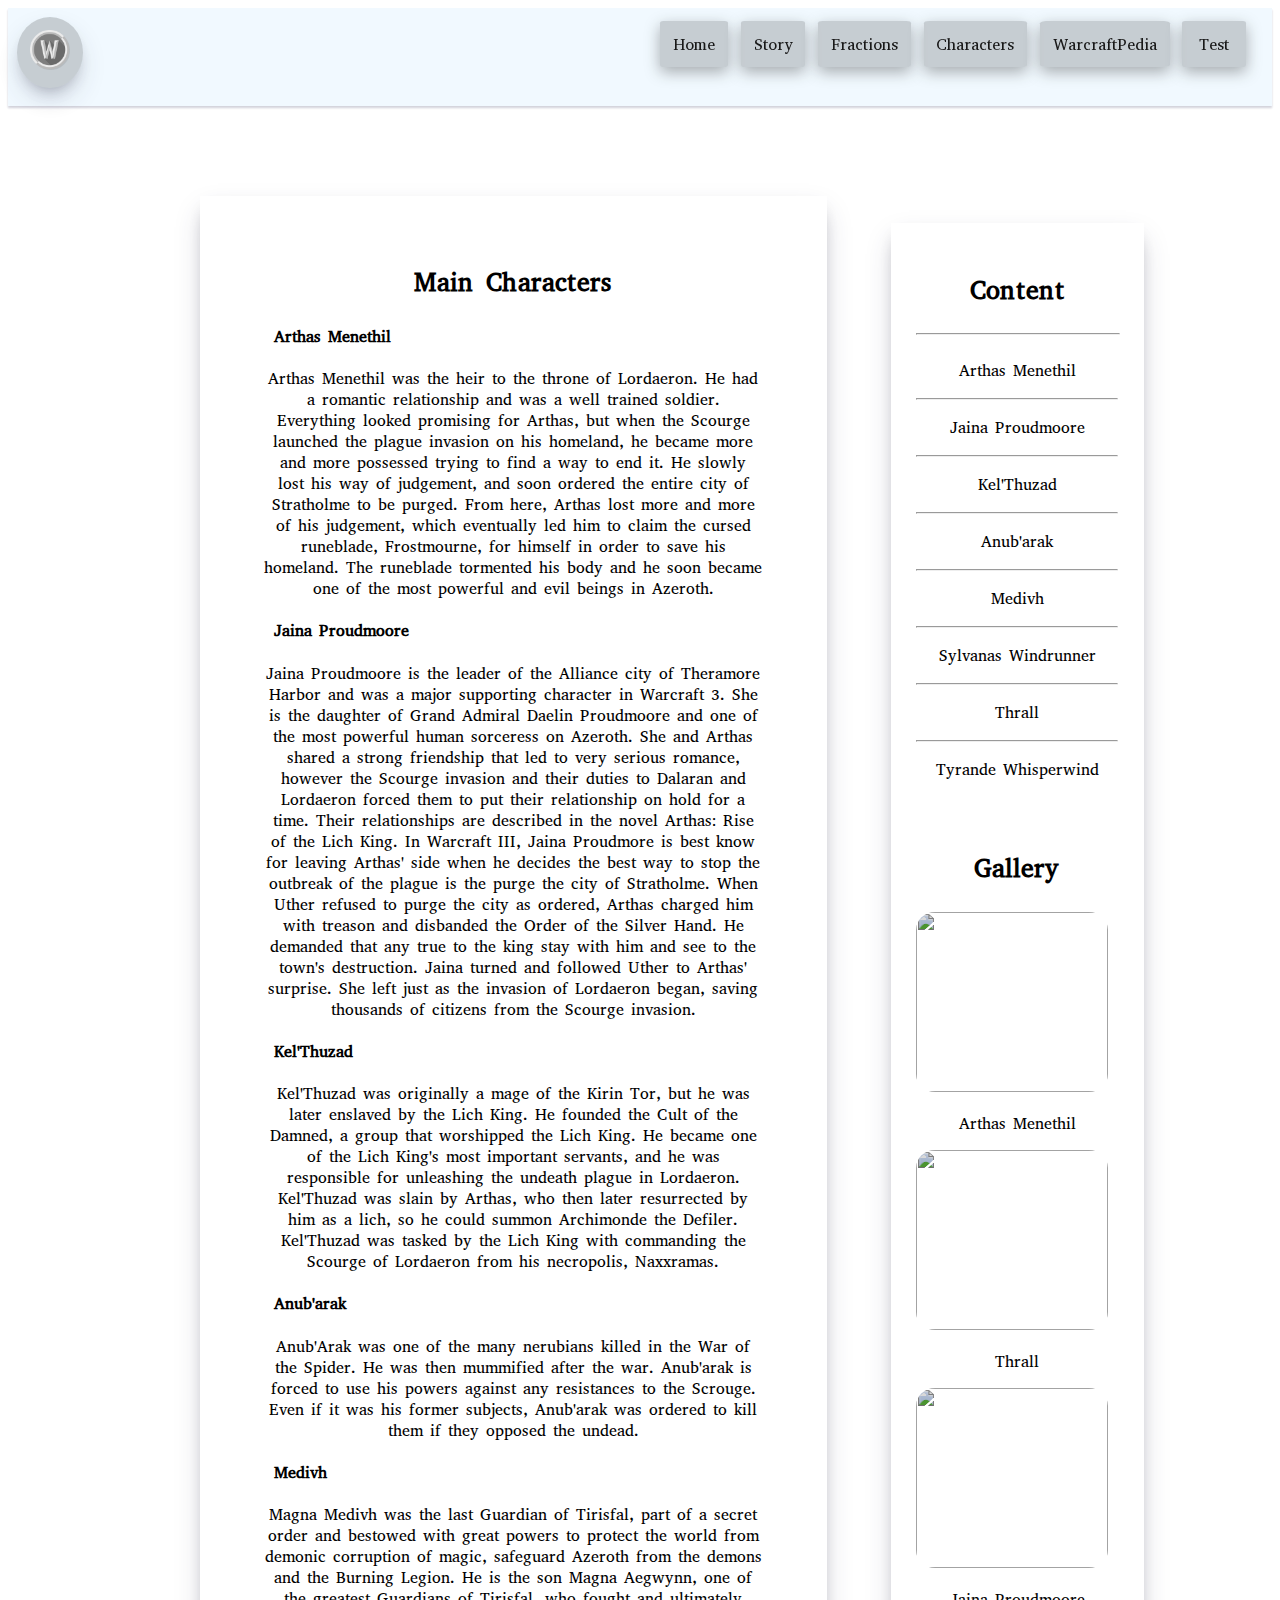
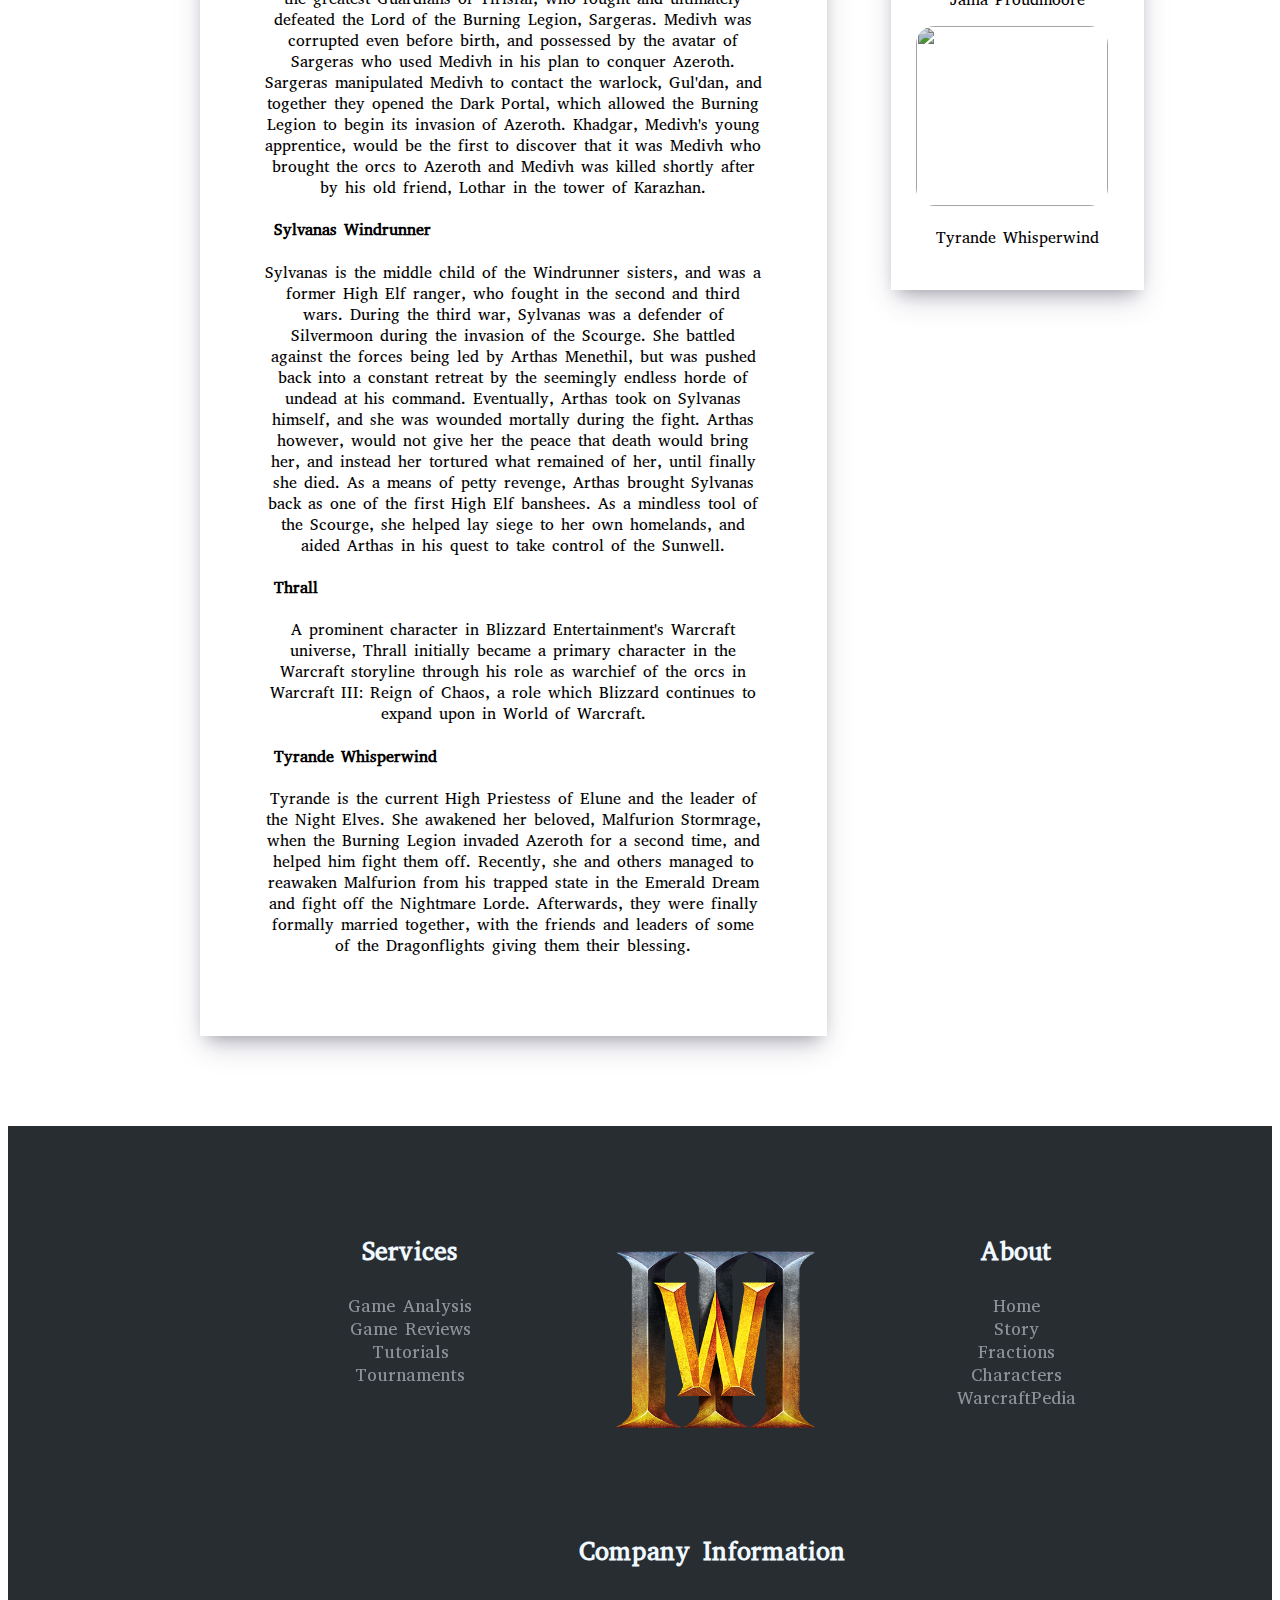
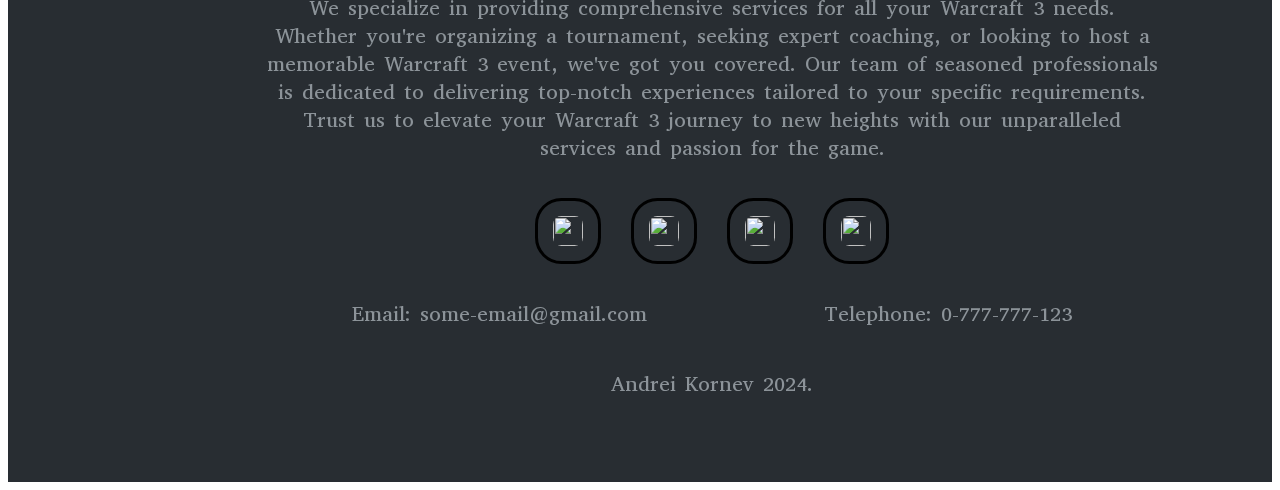
==== characters.html @ 8d91a193 "Merge pull request #1 from Really-true-dude/master" ====
<!DOCTYPE html>
<html>
    <head>
        <title>Warcraft 3</title>
        <meta charset="UTF-8">
        <link href='https://fonts.googleapis.com/css?family=Abyssinica SIL' rel='stylesheet'>
        <link rel="stylesheet" type="text/css" href="style.css">
    </head>
    <body>
        <header>
            <div class="headerContainer">
                <div class="item"><img src="images/icons/logo.png" height="40px"></div>
                <div class="headerNav">
                    <a href = "index.html"><div class="navItem"> Home</div></a>
                    <a href = "story.html"><div class="navItem"> Story</div></a>
                    <a href = "fractions.html"><div class="navItem"> Fractions</div></a>
                    <div class="navItem"> Characters</div>
                    <a href="pedia.html"><div class="navItem"> WarcraftPedia</div></a>
                    <a href="test.html"><div class="navItem">Test</div></a>
                </div>
            </div>
        </header>
        <main>
            <div class = "mainContainer">
                <div class = "mainInfo">
                    <h3>Main Characters</h3>
                    <h4 id="Arthas">Arthas Menethil</h4>
                   <p>
                    Arthas Menethil was the heir to the throne of Lordaeron. He had a romantic relationship and was a well trained soldier. Everything looked promising for Arthas, but when the Scourge launched the plague invasion on his homeland, he became more and more possessed trying to find a way to end it. He slowly lost his way of judgement, and soon ordered the entire city of Stratholme to be purged. From here, Arthas lost more and more of his judgement, which eventually led him to claim the cursed runeblade, Frostmourne, for himself in order to save his homeland. The runeblade tormented his body and he soon became one of the most powerful and evil beings in Azeroth.
                   </p>
                   <h4 id="Jaina">Jaina Proudmoore</h4>
                   <p>
                    Jaina Proudmoore is the leader of the Alliance city of Theramore Harbor and was a major supporting character in Warcraft 3. She is the daughter of Grand Admiral Daelin Proudmoore and one of the most powerful human sorceress on Azeroth. She and Arthas shared a strong friendship that led to very serious romance, however the Scourge invasion and their duties to Dalaran and Lordaeron forced them to put their relationship on hold for a time. Their relationships are described in the novel Arthas: Rise of the Lich King. 
                    In Warcraft III, Jaina Proudmore is best know for leaving Arthas' side when he decides the best way to stop the outbreak of the plague is the purge the city of Stratholme. When Uther refused to purge the city as ordered, Arthas charged him with treason and disbanded the Order of the Silver Hand. He demanded that any true to the king stay with him and see to the town's destruction. Jaina turned and followed Uther to Arthas' surprise. She left just as the invasion of Lordaeron began, saving thousands of citizens from the Scourge invasion.
                   </p>
                   <h4 id="KelTuzad">Kel'Thuzad</h4>
                   <p>
                    Kel'Thuzad was originally a mage of the Kirin Tor, but he was later enslaved by the Lich King. He founded the Cult of the Damned, a group that worshipped the Lich King. He became one of the Lich King's most important servants, and he was responsible for unleashing the undeath plague in Lordaeron. Kel'Thuzad was slain by Arthas, who then later resurrected by him as a lich, so he could summon Archimonde the Defiler. Kel'Thuzad was tasked by the Lich King with commanding the Scourge of Lordaeron from his necropolis, Naxxramas.
                   </p>
                   <h4 id="Anubarak">Anub'arak</h4>
                   <p>
                    Anub'Arak was one of the many nerubians killed in the War of the Spider. He was then mummified after the war. Anub'arak is forced to use his powers against any resistances to the Scrouge. Even if it was his former subjects, Anub'arak was ordered to kill them if they opposed the undead.
                   </p>
                   <h4 id="Medivh">Medivh</h4>
                   <p>
                    Magna Medivh was the last Guardian of Tirisfal, part of a secret order and bestowed with great powers to protect the world from demonic corruption of magic, safeguard Azeroth from the demons and the Burning Legion. He is the son Magna Aegwynn, one of the greatest Guardians of Tirisfal, who fought and ultimately defeated the Lord of the Burning Legion, Sargeras.  
                    Medivh was corrupted even before birth, and possessed by the avatar of Sargeras who used Medivh in his plan to conquer Azeroth. Sargeras manipulated Medivh to contact the warlock, Gul'dan, and together they opened the Dark Portal, which allowed the Burning Legion to begin its invasion of Azeroth. Khadgar, Medivh's young apprentice, would be the first to discover that it was Medivh who brought the orcs to Azeroth and Medivh was killed shortly after by his old friend, Lothar in the tower of Karazhan. 
                   </p>
                   <h4 id="Sylvanas">Sylvanas Windrunner</h4>
                   <p>
                    Sylvanas is the middle child of the Windrunner sisters, and was a former High Elf ranger, who fought in the second and third wars.
                    During the third war, Sylvanas was a defender of Silvermoon during the invasion of the Scourge. She battled against the forces being led by Arthas Menethil, but was pushed back into a constant retreat by the seemingly endless horde of undead at his command. Eventually, Arthas took on Sylvanas himself, and she was wounded mortally during the fight.
                    Arthas however, would not give her the peace that death would bring her, and instead her tortured what remained of her, until finally she died. As a means of petty revenge, Arthas brought Sylvanas back as one of the first High Elf banshees.  As a mindless tool of the Scourge, she helped lay siege to her own homelands, and aided Arthas in his quest to take control of the Sunwell.
                   </p>
                   <h4 id="Thrall">Thrall</h4>
                   <p>
                    A prominent character in Blizzard Entertainment's Warcraft universe, Thrall initially became a primary character in the Warcraft storyline through his role as warchief of the orcs in Warcraft III: Reign of Chaos, a role which Blizzard continues to expand upon in World of Warcraft.
                   </p>
                   <h4 id="Tyrande">Tyrande Whisperwind</h4>
                   <p>
                    Tyrande is the current High Priestess of Elune and the leader of the Night Elves. She awakened her beloved, Malfurion Stormrage, when the Burning Legion invaded Azeroth for a second time, and helped him fight them off. 
                    Recently, she and others managed to reawaken Malfurion from his trapped state in the Emerald Dream and fight off the Nightmare Lorde. Afterwards, they were finally formally married together, with the friends and leaders of some of the Dragonflights giving them their blessing.
                   </p>
                </div>
                <div class="mainList">
                    <h3>Content</h3>
                    <hr width="100%">
                    <ul>
                        <a href="#Arthas"><li>Arthas Menethil</li></a>
                        <hr width="200px">
                        <a href="#Jaina"><li>Jaina Proudmoore</li></a>
                        <hr width="200px">
                        <a href="#KelTuzad"><li>Kel'Thuzad</li></a>
                        <hr width="200px">
                        <a href="#Anubarak"><li>Anub'arak</li></a>
                        <hr width="200px">
                        <a href="#Medivh"><li>Medivh</li></a>
                        <hr width="200px">
                        <a href="#Sylvanas"><li>Sylvanas Windrunner</li></a>
                        <hr width="200px">
                        <a href="#Thrall"><li>Thrall</li></a>
                        <hr width="200px">
                        <a href="#Tyrande"><li>Tyrande Whisperwind</li></a>
                    </ul>
                    <div class = "imageContainer">
                        <h3>Gallery</h3>
                        <a href = "#Arthas"><img src="images/characters/Arthas.jpg"></a>
                        <p>Arthas Menethil</p>
                        <a href="#Thrall"><img src="images/characters/Thrall.jpg"></a>
                        <p>Thrall</p>
                        <a href="#Jaina"><img src="images/characters/jaina.jpg"></a>
                        <p>Jaina Proudmoore</p>
                        <a href="#Tyrande"><img src="images/characters/tyrande.jpg"></a>
                        <p>Tyrande Whisperwind</p>
                    </div>
                </div>
                
            </div>
        </main>
        <footer>
            <div class = "footer">
                <div class = "footerContainer">
                    <div class = "listContainer">
                        <div class="listLeft">
                            <h3>Services</h3>
                            <ul>
                                <li>Game Analysis</li>
                                <li>Game Reviews</li>
                                <li>Tutorials</li>
                                <li>Tournaments</li>
                            </ul>
                        </div>
                        <img src = "images/icons/footer-logo.png" width = 300px>
                        <div class="listRight">
                            <h3>About</h3>
                            <ul>
                                <a href="index.html"><li>Home</li></a>
                                <a href="story.html"><li>Story</li></a>
                                <a href="fractions.html"><li>Fractions</li></a>
                                <a href="characters.html"><li>Characters</li></a>
                                <a href="pedia.html"><li>WarcraftPedia</li></a>
                            </ul>
                        </div>
                    </div>
                    <div class = "companyInfo">
                        <h3>Company Information</h3>
                        <p>We specialize in providing comprehensive services for all your Warcraft 3 needs. Whether you're organizing a tournament, seeking expert coaching, or looking to host a memorable Warcraft 3 event, we've got you covered.
                        Our team of seasoned professionals is dedicated to delivering top-notch experiences tailored to your specific requirements. Trust us to elevate your Warcraft 3 journey to new heights with our unparalleled services and passion for the game.
                        </p>
                    </div>
                    <div class = "socialLinks">
                            <img class = "socialIcon" src = "images/icons/insta.png">
                            <img class = "socialIcon" src = "images/icons/telegram.png">
                            <img class = "socialIcon" src = "images/icons/twitter.png">
                            <img class = "socialIcon" src = "images/icons/facebook.png">
                    </div>
                    <div class = "contactText">
                        <p>Email: some-email@gmail.com</p>
                        <p>Telephone: 0-777-777-123</p>
                    </div>
                    <p class="copyrightText">Andrei Kornev 2024.</p>

                </div>
            </div>
        </footer>


    </body>
</html>
---- style.css ----
body {
    font-family: 'Abyssinica SIL';
}

a {
    text-decoration: none;
    color: inherit;
}

p {
    font-size: 1.3em;
    text-align: center;
}

h3 {
    font-size: 1.6em;
    text-align: center;
}

.item {
    box-shadow: rgba(50, 50, 93, 0.25) 0px 13px 27px -5px, rgba(0, 0, 0, 0.3) 0px 8px 16px -8px;
    border-radius: 50%;
    text-align: center;
    margin: 1vh;
    margin-bottom: 2vh;
    padding: 1vw;
    background-color: #292e343d;

}

.headerNav {
    display: flex;
    flex-direction: row;
    justify-content: baseline;
    padding: 1vw;
}

.navItem {
    text-align: center;
    padding: 1vw;
    min-width: 3vw;
    box-shadow: rgba(0, 0, 0, 0.35) 0px 5px 15px;
    border-radius: 5%;
    margin-right: 1vw;
    transition: all 1.4s;
    background-color: #292e343d;
}

.headerNav div:hover {
    /*width: 5vw;
    height: 2vh;*/
    transform: scale(1.2, 1.2);
}

.headerContainer {
    display: flex;
    flex-direction: row;
    justify-content: space-between;
    flex-wrap: nowrap;
    align-items: flex-start;
    background-color: #f0f9ff;
    opacity: 0.9;
    box-shadow: rgba(50, 50, 93, 0.25) 0px 2px 2px ;
    
}

.homeWelcome {
    padding: 25vh 10vw;
    padding-left: 5vw;
    padding-right: 5vw;
    background-color: #f8f9fa!important;

}

.homeWelcome h1 {
    text-align: center;
    font-size: 2em;
}

.imageBoxReforged {
    display: grid;
    grid-template-columns: repeat(5, 1fr);
    grid-template-rows: repeat(2, 1fr);
    grid-gap: 60px;
    margin-bottom: 2vw;
    margin-left: 5vw;
    margin-right: 5vw;
    padding: 5vw 1vh;
}

.imageSlider {
    width: 70%;
    margin-left: 15%;
    margin-right: 25%;
    margin-top: 2vh;
    margin-bottom: 2vh;
    
}

.Slide {
    position: relative;
    display: none;
    filter: brightness(0.9);
    /* transition: all .8s cubic-bezier(0.77, 0, 0.175, 1); */
}

.fade-in {
    animation: fade-in 2s;
  }

@keyframes fade-in {
    from {opacity: 0.6;} 
    to {opacity: 1}
}


.Slide img {
    max-height: 50vh;
    width: 100%;
    height: 50%;
    box-shadow: 2px 2px 4px rgba(0, 0, 0, 0.4);
    
}


.dots {
    display: flex;
    flex-direction: row;
    flex-wrap: nowrap;
    justify-content: center;
    
}

.dot {
    cursor: pointer;
    height: 15px;
    width: 15px;
    margin: 0 4px;
    background-color: #bbbbbb;
    border-radius: 50%;
    display: inline-block;
    transition: background-color 0.6s ease;
  }
  
.active, .dot:hover {
    background-color: #717171;
}

.prevButton {
    font-size: 1.5em;
    cursor: pointer;
    color: #ffffff;
    position: absolute;
    margin-top: 22vh;
    padding: 16px;
    float: left;
}

.nextButton {
    font-size: 1.5em;
    cursor: pointer;
    color: #ffffff;
    position: absolute;
    right: 0;
    margin-top: 22vh;
    padding: 16px;
    float: right;
    
}

.nextButton:hover {
    transform: scale(1.2);
    transition: all 1.4s;
}

.prevButton:hover {
    transform: scale(1.2);
    transition: all 1.4s;
}

.imageItem1 {
    grid-column-start: 1;
    grid-column-end: 4;
    grid-row-start: 1;
    grid-row-end: 3;
}

.imageItem2 {
    grid-column-start: 4;
    grid-column-end: 6;
    grid-row-start: 1;
    grid-row-end: 2;
}

.imageItem3 {
    grid-column-start: 4;
    grid-column-end: 6;
    grid-row-start: 2;
    grid-row-end: 3;
}

.imageBig {
    width: 100%;
    height: 100%;
    border-radius: 10%;
    box-shadow: 2px 2px 4px rgba(0, 0, 0, 0.4);
    object-fit: cover;
}

.imageBoxReforged img {
    box-shadow: 10px 10px 5px #ccc;
    filter: brightness(75%);
}

.imageBoxReforged img:hover {
    transform: scale(1.01, 1.01);
    transition: all 2s;
}

.image {
    height: 100%;
    width: 100%;
    border-radius: 10%;
    /*object-fit: cover;*/
}
 
.infoWarcraft {
    padding: 4vw;
    background-color: #e9eef5a1 !important;
}

.infoWarcraftHeader {
    text-align: center;
    font-size: 2em;
}

.WarcraftReforgedHeader {
    margin-top: 7vh;
}

.infoWarcraftParagraph {
    padding: 2vw;
    padding-left: 14vw;
    padding-right: 14vw;
    font-size: 1.1em;
    margin-bottom: 0;
}

.warcraftPros {
    display: flex;
    flex-direction: row;
    flex-wrap: wrap;
    justify-content: space-around;
    padding-left: 4vw; 
    padding-right: 4vw;
    padding-bottom: 8vh;
    margin-bottom: 0;
    margin-top: 0;
    background-color: #f8f9fa!important;
}

.warcraftPros div:hover {
    transform: scale(1.05, 1.05);
    transition: all 2s;
}

.prosItem {
    padding: 2vw;
    max-width: 20vw;
    margin: 1vw;
    margin-top: 10vh;
    margin-bottom: 0;
    min-height: 55vh;
    text-align: center;
    justify-content: center;
    box-shadow: rgba(50, 50, 93, 0.25) 0px 13px 27px -5px, rgba(0, 0, 0, 0.3) 0px 8px 16px -8px;
    border-radius: 100px;
}

.proImage {
    width: 100px;
    height: 100px;

}

.prosItem h3 {
    font-size: 2em;
    text-align: center;
}

.prosItem p {
    font-size: 1.3em;
    text-align: center;
}

.enrollPart {
    padding: 2vw;
    margin-top: 7vh;
    margin-bottom: 15vh;

}

.enroll {
    display: flex;
    flex-direction: row;
    justify-content: center!important;
    flex-wrap: wrap;
    margin-left: 30vw;
    margin-right: 30vw;
    padding-left: 2vw;
}

.enroll p {
    font-size: 1.3em;
    text-align: center;
    margin-bottom: 7vh;
}

.enroll h3 {
    font-size: 2em;
    text-align: center;
}

.textBox {
    width: 60%;
    padding: 0.5rem 0.75rem;
    height: 35px;
    font-size: 1.3em;
}

.submitButton {
    background-color: #2f89fc;
    border-color: #2f89fc;
    width: 20%;
    font-size: 1.3em;
    color: white;
}

.submitButton:hover {
    background-color: #2f89fc;
    border-color: #2f89fc;
    transition: all 1s;
    width: 20%;
    font-size: 1.5em;
    color: white;
    opacity: 0.7;
}

.footer {
    display: flex;
    flex-direction: row;
    justify-content: space-around;
    flex-wrap: wrap;
    padding: 4em 0;
    background: #282d32;
    color: #f0f9ff;

}

.listContainer {
    display: flex;
    flex-direction: row;
    flex-wrap: nowrap;
    justify-content: space-between;
    text-align: center;
}

.listLeft {
    margin-left: 5vw;
    padding: 20px;
}

.listRight{
    margin-right: 5vw;
    padding: 20px;
}


.companyInfo {
    margin-top: 5vh;
    margin-bottom: 2vh;
}

.socialIcon {
    width: 30px;
    height: 30px;
    border: solid black;
    border-radius: 40%;
    padding: 15px;
    margin: 15px;
}

.socialLinks {
    display: flex;
    flex-wrap: nowrap;
    margin-left: 20vw;
    margin-right: 20vw;
}

.footer p {
    opacity: 0.5;
}

.footerContainer {
    margin-left: 20vw;
    margin-right: 20vw;
}

.contactText {
    display: flex;
    flex-direction: row;
    flex-wrap: nowrap;
    justify-content: space-around;
}

.copyrightText {
    opacity: 0.4;
}

.footer ul{
    list-style-type: none;
    padding-inline-start: 0;
}

.footer ul li {
    font-size: 1.1em;
    opacity: 0.5;
}


/* ---------------------- 
    Second Document
*/

.mainContainer {
    display: flex;
    flex-direction: row;
    justify-content: space-around;
    flex-wrap: nowrap;
    align-items: flex-start;
}

.mainInfo {
    margin-top: 0;
    padding: 5vw;
    margin: 15vw;
    margin-right: 5vw;
    margin-top: 10vh;
    margin-bottom: 10vh;
    padding-top: 5vh;
    box-shadow: rgba(50, 50, 93, 0.25) 0px 13px 27px -5px, rgba(0, 0, 0, 0.3) 0px 8px 16px -8px;
}

.mainInfo p {
    font-size: 1em;
}

.mainInfo h4 {
    margin-inline-start: 10px;
}

.mainList {
    margin-top: 13vh;
    margin-right: 10vw;
    padding: 2vw;
    box-shadow: rgba(50, 50, 93, 0.25) 0px 13px 27px -5px, rgba(0, 0, 0, 0.3) 0px 8px 16px -8px;
}

.mainList ul{
    list-style-type: none;
    padding-inline-start: 0 ;
}

.mainList li {
    padding: 1vh;
    text-align: center;
}

.mainList li:hover {
    transform: scale(1.1, 1.1);
    transition: all 1s;
}

.imageContainer {
    margin-top: 7vh;

}

.imageContainer img {
    width: 15vw;
    height: 20vh;
    filter: brightness(85%);
    border-radius: 10%;
}

.imageContainer img:hover {
    transform: scale(1.05, 1.05);
    transition: all 2s;
}

.imageContainer h4 {
    text-align: center;
}

.imageContainer p {
    font-size: 1em;
}


table, th, td {
    border: 1px solid black;
    text-align: center;
  }

td {
    padding: 1vh;
}

#mapImage {
    padding: 2vh;
    width: 800px;
}

/* TEST */

.mainTest {
    margin-top: 0;
    padding: 5vw;   
    margin:  5% auto;
    padding-top: 5vh;
    box-shadow: rgba(50, 50, 93, 0.25) 0px 13px 27px -5px, rgba(0, 0, 0, 0.3) 0px 8px 16px -8px;
    min-width: 40%;
}


.question {
    text-align: center;
    display: flex;
    flex-direction: column;
    flex-wrap: wrap;
    justify-content: center;
    margin: auto;
}

.option {
    display: flex;
    flex-direction: column;
    justify-content: center;
    padding: 5% 5% 5% 0;
}

.option input[type=radio] {
    transform: scale(1.5);
    margin: 0 10px 0 0 ;
}

.submitTest {
    background-color: #2f89fc;
    border-color: #2f89fc;
    width: 100%;
    font-size: 1.3em;
    color: white;
    margin-top: 10%;
    margin-bottom: 0;
}
.submitTest:hover {
    background-color: #2f89fc;
    border-color: #2f89fc;
    transition: all 1s;
    width: 100%;
    font-size: 1.5em;
    color: white;
    opacity: 0.7;
}

.results {
    margin-top: 5%;
    text-align: center;
}
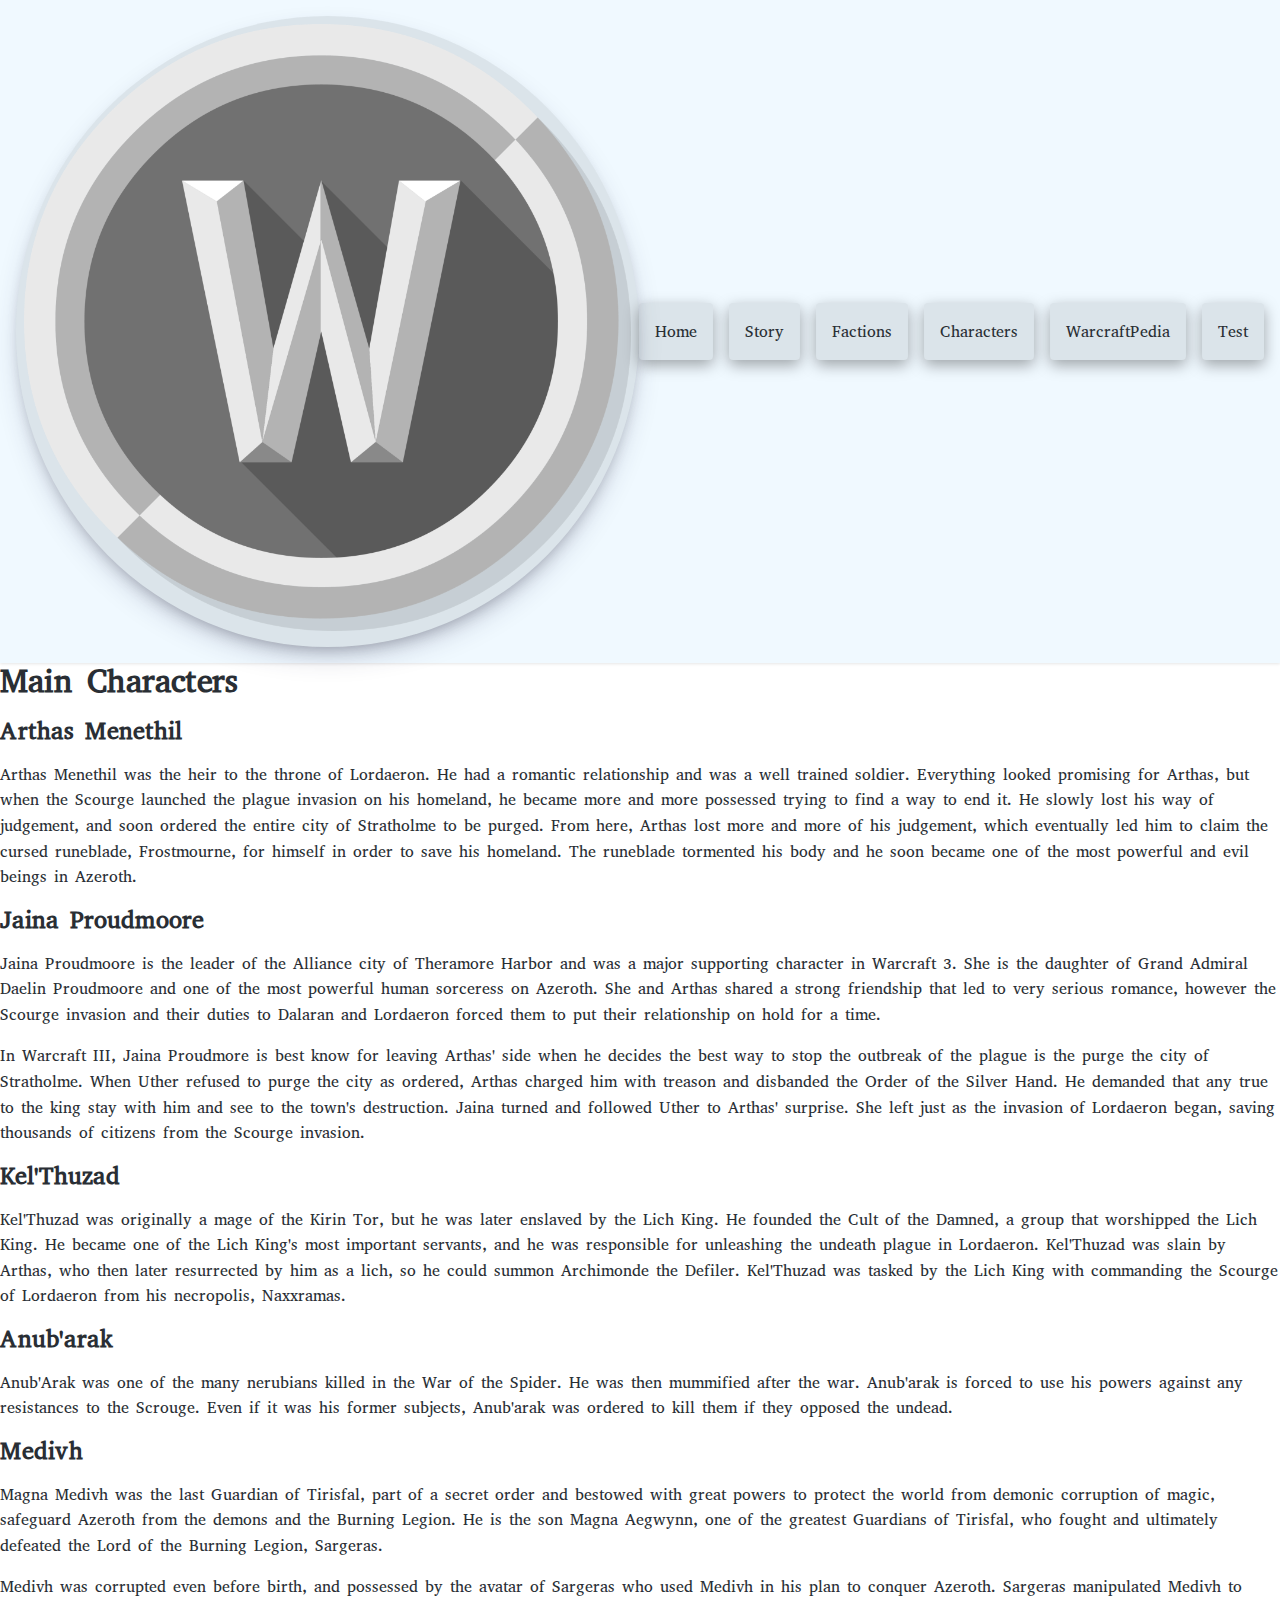
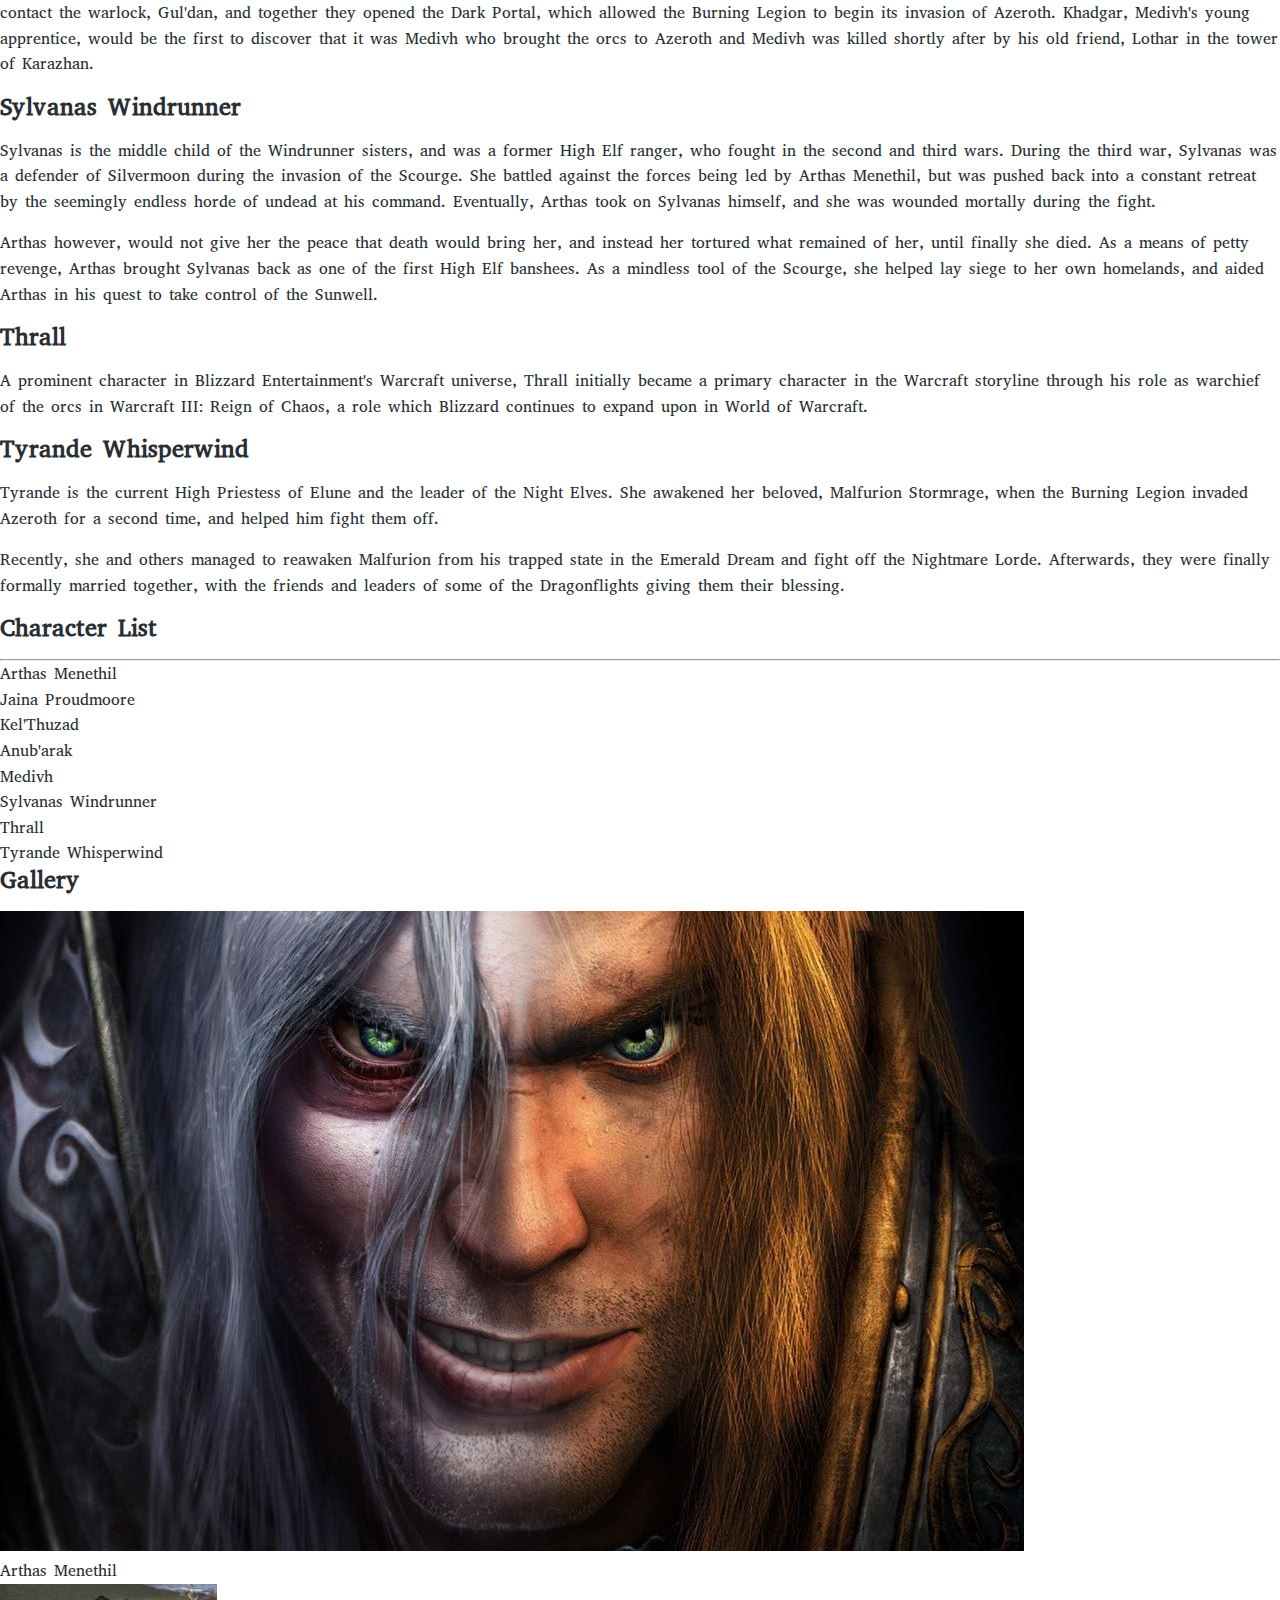
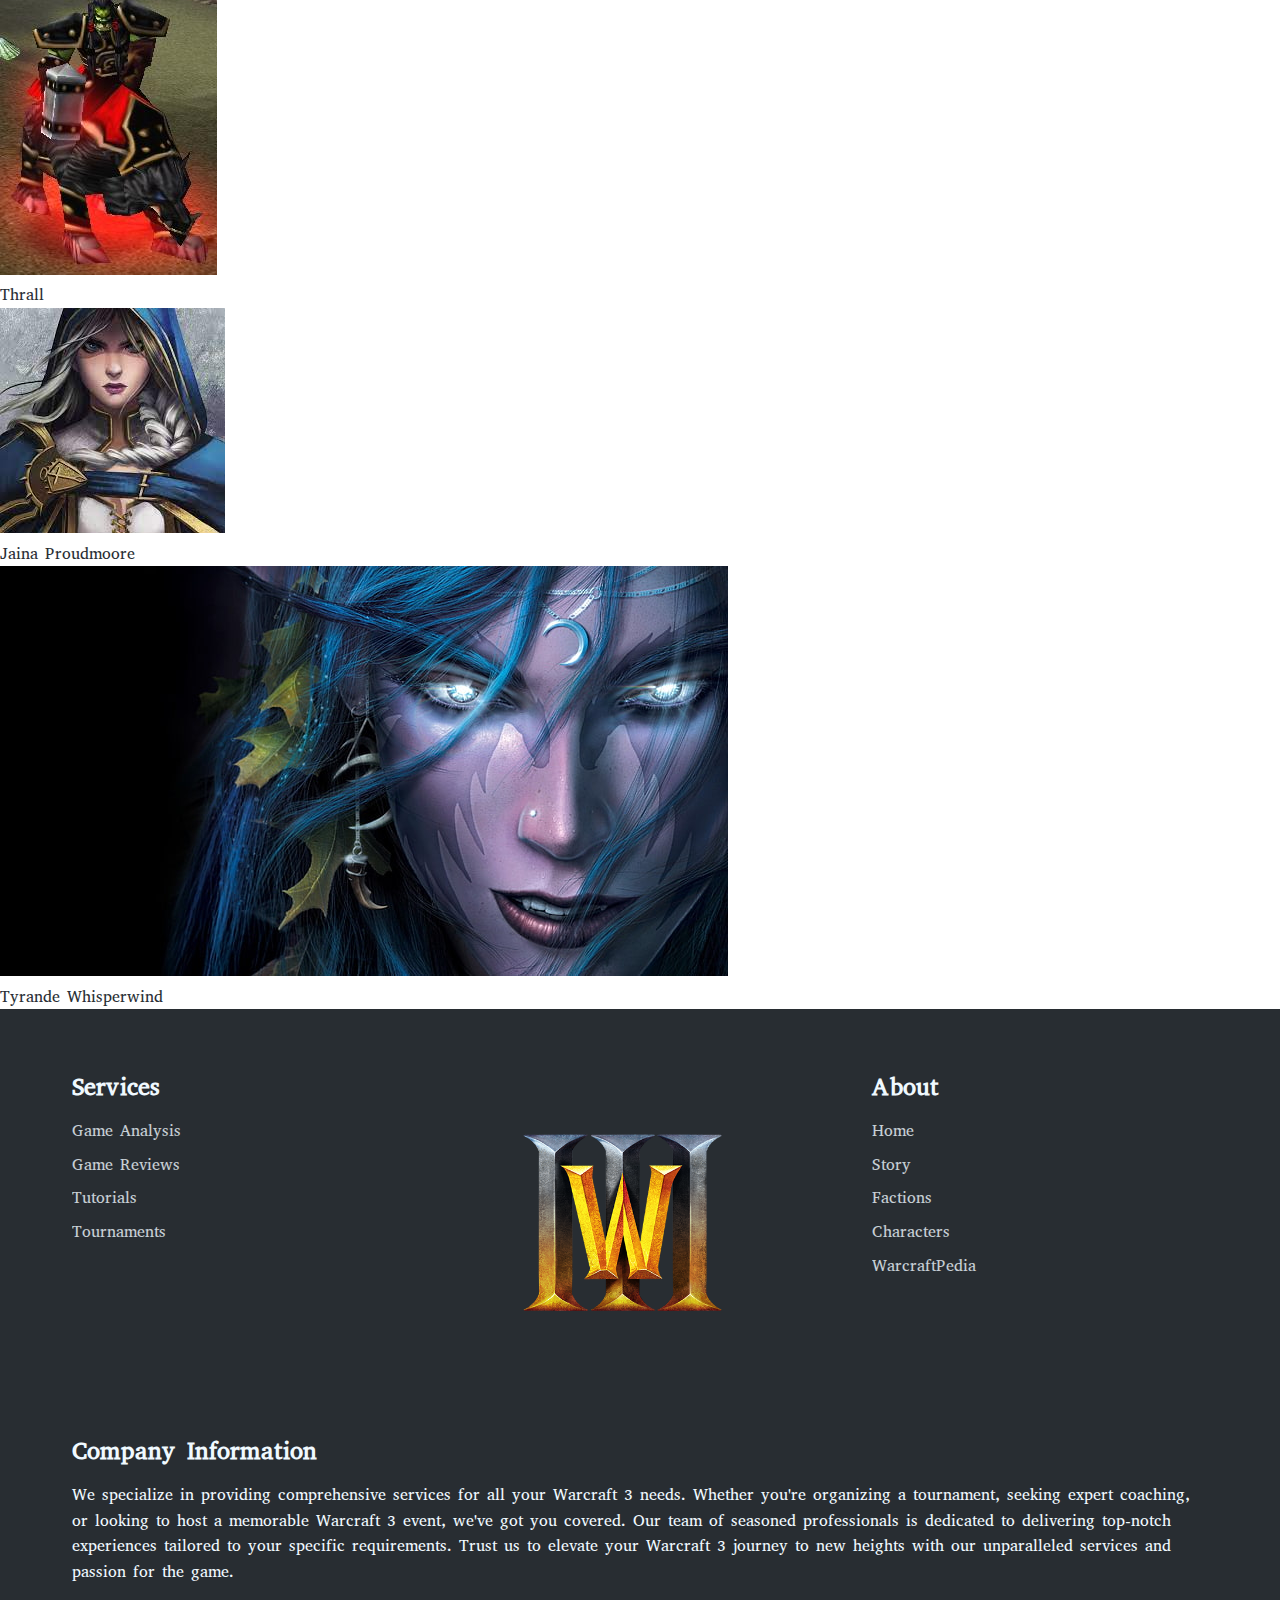
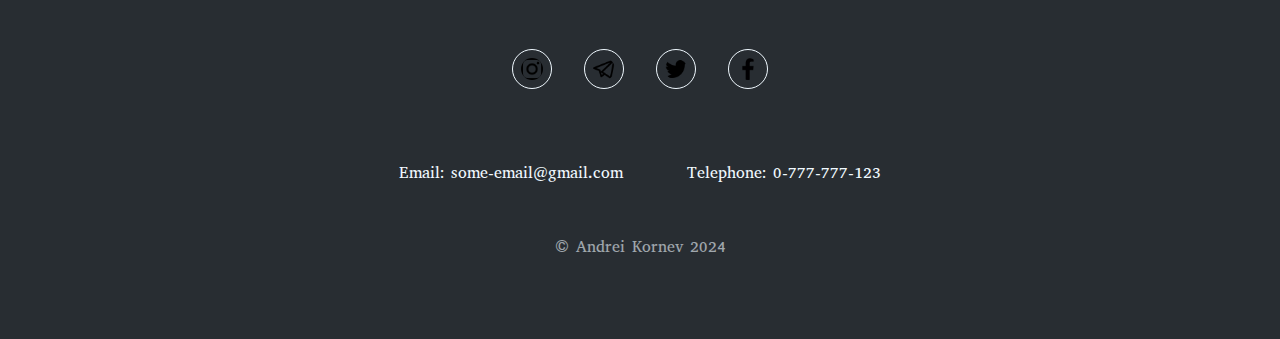
==== commit 578a0261: "fix: rename "fractions" to "factions" throughout codebase feat: add responsive design and mobile sup" ====
--- a/characters.html
+++ b/characters.html
@@ -1,149 +1,177 @@
 <!DOCTYPE html>
-<html>
+<html lang="en">
     <head>
-        <title>Warcraft 3</title>
+        <title>Warcraft 3 - Characters</title>
         <meta charset="UTF-8">
-        <link href='https://fonts.googleapis.com/css?family=Abyssinica SIL' rel='stylesheet'>
+        <meta name="viewport" content="width=device-width, initial-scale=1.0">
+        <meta name="description" content="Learn about the main characters of Warcraft 3, including Arthas, Thrall, Jaina, and more">
+        <link href='https://fonts.googleapis.com/css?family=Abyssinica+SIL' rel='stylesheet'>
         <link rel="stylesheet" type="text/css" href="style.css">
+        <link rel="icon" type="image/png" href="images/icons/logo.png">
     </head>
     <body>
         <header>
             <div class="headerContainer">
-                <div class="item"><img src="images/icons/logo.png" height="40px"></div>
-                <div class="headerNav">
-                    <a href = "index.html"><div class="navItem"> Home</div></a>
-                    <a href = "story.html"><div class="navItem"> Story</div></a>
-                    <a href = "fractions.html"><div class="navItem"> Fractions</div></a>
-                    <div class="navItem"> Characters</div>
-                    <a href="pedia.html"><div class="navItem"> WarcraftPedia</div></a>
-                    <a href="test.html"><div class="navItem">Test</div></a>
+                <div class="item">
+                    <img src="images/icons/logo.png" alt="Warcraft 3 Logo" height="40">
                 </div>
+                <nav class="headerNav">
+                    <a href="index.html" class="navItem">Home</a>
+                    <a href="story.html" class="navItem">Story</a>
+                    <a href="factions.html" class="navItem">Factions</a>
+                    <a href="characters.html" class="navItem" aria-current="page">Characters</a>
+                    <a href="pedia.html" class="navItem">WarcraftPedia</a>
+                    <a href="test.html" class="navItem">Test</a>
+                </nav>
             </div>
         </header>
         <main>
-            <div class = "mainContainer">
-                <div class = "mainInfo">
-                    <h3>Main Characters</h3>
-                    <h4 id="Arthas">Arthas Menethil</h4>
-                   <p>
-                    Arthas Menethil was the heir to the throne of Lordaeron. He had a romantic relationship and was a well trained soldier. Everything looked promising for Arthas, but when the Scourge launched the plague invasion on his homeland, he became more and more possessed trying to find a way to end it. He slowly lost his way of judgement, and soon ordered the entire city of Stratholme to be purged. From here, Arthas lost more and more of his judgement, which eventually led him to claim the cursed runeblade, Frostmourne, for himself in order to save his homeland. The runeblade tormented his body and he soon became one of the most powerful and evil beings in Azeroth.
-                   </p>
-                   <h4 id="Jaina">Jaina Proudmoore</h4>
-                   <p>
-                    Jaina Proudmoore is the leader of the Alliance city of Theramore Harbor and was a major supporting character in Warcraft 3. She is the daughter of Grand Admiral Daelin Proudmoore and one of the most powerful human sorceress on Azeroth. She and Arthas shared a strong friendship that led to very serious romance, however the Scourge invasion and their duties to Dalaran and Lordaeron forced them to put their relationship on hold for a time. Their relationships are described in the novel Arthas: Rise of the Lich King. 
-                    In Warcraft III, Jaina Proudmore is best know for leaving Arthas' side when he decides the best way to stop the outbreak of the plague is the purge the city of Stratholme. When Uther refused to purge the city as ordered, Arthas charged him with treason and disbanded the Order of the Silver Hand. He demanded that any true to the king stay with him and see to the town's destruction. Jaina turned and followed Uther to Arthas' surprise. She left just as the invasion of Lordaeron began, saving thousands of citizens from the Scourge invasion.
-                   </p>
-                   <h4 id="KelTuzad">Kel'Thuzad</h4>
-                   <p>
-                    Kel'Thuzad was originally a mage of the Kirin Tor, but he was later enslaved by the Lich King. He founded the Cult of the Damned, a group that worshipped the Lich King. He became one of the Lich King's most important servants, and he was responsible for unleashing the undeath plague in Lordaeron. Kel'Thuzad was slain by Arthas, who then later resurrected by him as a lich, so he could summon Archimonde the Defiler. Kel'Thuzad was tasked by the Lich King with commanding the Scourge of Lordaeron from his necropolis, Naxxramas.
-                   </p>
-                   <h4 id="Anubarak">Anub'arak</h4>
-                   <p>
-                    Anub'Arak was one of the many nerubians killed in the War of the Spider. He was then mummified after the war. Anub'arak is forced to use his powers against any resistances to the Scrouge. Even if it was his former subjects, Anub'arak was ordered to kill them if they opposed the undead.
-                   </p>
-                   <h4 id="Medivh">Medivh</h4>
-                   <p>
-                    Magna Medivh was the last Guardian of Tirisfal, part of a secret order and bestowed with great powers to protect the world from demonic corruption of magic, safeguard Azeroth from the demons and the Burning Legion. He is the son Magna Aegwynn, one of the greatest Guardians of Tirisfal, who fought and ultimately defeated the Lord of the Burning Legion, Sargeras.  
-                    Medivh was corrupted even before birth, and possessed by the avatar of Sargeras who used Medivh in his plan to conquer Azeroth. Sargeras manipulated Medivh to contact the warlock, Gul'dan, and together they opened the Dark Portal, which allowed the Burning Legion to begin its invasion of Azeroth. Khadgar, Medivh's young apprentice, would be the first to discover that it was Medivh who brought the orcs to Azeroth and Medivh was killed shortly after by his old friend, Lothar in the tower of Karazhan. 
-                   </p>
-                   <h4 id="Sylvanas">Sylvanas Windrunner</h4>
-                   <p>
-                    Sylvanas is the middle child of the Windrunner sisters, and was a former High Elf ranger, who fought in the second and third wars.
-                    During the third war, Sylvanas was a defender of Silvermoon during the invasion of the Scourge. She battled against the forces being led by Arthas Menethil, but was pushed back into a constant retreat by the seemingly endless horde of undead at his command. Eventually, Arthas took on Sylvanas himself, and she was wounded mortally during the fight.
-                    Arthas however, would not give her the peace that death would bring her, and instead her tortured what remained of her, until finally she died. As a means of petty revenge, Arthas brought Sylvanas back as one of the first High Elf banshees.  As a mindless tool of the Scourge, she helped lay siege to her own homelands, and aided Arthas in his quest to take control of the Sunwell.
-                   </p>
-                   <h4 id="Thrall">Thrall</h4>
-                   <p>
-                    A prominent character in Blizzard Entertainment's Warcraft universe, Thrall initially became a primary character in the Warcraft storyline through his role as warchief of the orcs in Warcraft III: Reign of Chaos, a role which Blizzard continues to expand upon in World of Warcraft.
-                   </p>
-                   <h4 id="Tyrande">Tyrande Whisperwind</h4>
-                   <p>
-                    Tyrande is the current High Priestess of Elune and the leader of the Night Elves. She awakened her beloved, Malfurion Stormrage, when the Burning Legion invaded Azeroth for a second time, and helped him fight them off. 
-                    Recently, she and others managed to reawaken Malfurion from his trapped state in the Emerald Dream and fight off the Nightmare Lorde. Afterwards, they were finally formally married together, with the friends and leaders of some of the Dragonflights giving them their blessing.
-                   </p>
-                </div>
-                <div class="mainList">
-                    <h3>Content</h3>
-                    <hr width="100%">
-                    <ul>
-                        <a href="#Arthas"><li>Arthas Menethil</li></a>
-                        <hr width="200px">
-                        <a href="#Jaina"><li>Jaina Proudmoore</li></a>
-                        <hr width="200px">
-                        <a href="#KelTuzad"><li>Kel'Thuzad</li></a>
-                        <hr width="200px">
-                        <a href="#Anubarak"><li>Anub'arak</li></a>
-                        <hr width="200px">
-                        <a href="#Medivh"><li>Medivh</li></a>
-                        <hr width="200px">
-                        <a href="#Sylvanas"><li>Sylvanas Windrunner</li></a>
-                        <hr width="200px">
-                        <a href="#Thrall"><li>Thrall</li></a>
-                        <hr width="200px">
-                        <a href="#Tyrande"><li>Tyrande Whisperwind</li></a>
-                    </ul>
-                    <div class = "imageContainer">
-                        <h3>Gallery</h3>
-                        <a href = "#Arthas"><img src="images/characters/Arthas.jpg"></a>
-                        <p>Arthas Menethil</p>
-                        <a href="#Thrall"><img src="images/characters/Thrall.jpg"></a>
-                        <p>Thrall</p>
-                        <a href="#Jaina"><img src="images/characters/jaina.jpg"></a>
-                        <p>Jaina Proudmoore</p>
-                        <a href="#Tyrande"><img src="images/characters/tyrande.jpg"></a>
-                        <p>Tyrande Whisperwind</p>
-                    </div>
-                </div>
-                
+            <div class="mainContainer">
+                <article class="mainInfo">
+                    <h1>Main Characters</h1>
+                    <section id="Arthas" aria-labelledby="arthas-heading">
+                        <h2 id="arthas-heading">Arthas Menethil</h2>
+                        <p>Arthas Menethil was the heir to the throne of Lordaeron. He had a romantic relationship and was a well trained soldier. Everything looked promising for Arthas, but when the Scourge launched the plague invasion on his homeland, he became more and more possessed trying to find a way to end it. He slowly lost his way of judgement, and soon ordered the entire city of Stratholme to be purged. From here, Arthas lost more and more of his judgement, which eventually led him to claim the cursed runeblade, Frostmourne, for himself in order to save his homeland. The runeblade tormented his body and he soon became one of the most powerful and evil beings in Azeroth.</p>
+                    </section>
+                    
+                    <section id="Jaina" aria-labelledby="jaina-heading">
+                        <h2 id="jaina-heading">Jaina Proudmoore</h2>
+                        <p>Jaina Proudmoore is the leader of the Alliance city of Theramore Harbor and was a major supporting character in Warcraft 3. She is the daughter of Grand Admiral Daelin Proudmoore and one of the most powerful human sorceress on Azeroth. She and Arthas shared a strong friendship that led to very serious romance, however the Scourge invasion and their duties to Dalaran and Lordaeron forced them to put their relationship on hold for a time.</p>
+                        <p>In Warcraft III, Jaina Proudmore is best know for leaving Arthas' side when he decides the best way to stop the outbreak of the plague is the purge the city of Stratholme. When Uther refused to purge the city as ordered, Arthas charged him with treason and disbanded the Order of the Silver Hand. He demanded that any true to the king stay with him and see to the town's destruction. Jaina turned and followed Uther to Arthas' surprise. She left just as the invasion of Lordaeron began, saving thousands of citizens from the Scourge invasion.</p>
+                    </section>
+
+                    <section id="KelTuzad" aria-labelledby="kelthuzad-heading">
+                        <h2 id="kelthuzad-heading">Kel'Thuzad</h2>
+                        <p>Kel'Thuzad was originally a mage of the Kirin Tor, but he was later enslaved by the Lich King. He founded the Cult of the Damned, a group that worshipped the Lich King. He became one of the Lich King's most important servants, and he was responsible for unleashing the undeath plague in Lordaeron. Kel'Thuzad was slain by Arthas, who then later resurrected by him as a lich, so he could summon Archimonde the Defiler. Kel'Thuzad was tasked by the Lich King with commanding the Scourge of Lordaeron from his necropolis, Naxxramas.</p>
+                    </section>
+
+                    <section id="Anubarak" aria-labelledby="anubarak-heading">
+                        <h2 id="anubarak-heading">Anub'arak</h2>
+                        <p>Anub'Arak was one of the many nerubians killed in the War of the Spider. He was then mummified after the war. Anub'arak is forced to use his powers against any resistances to the Scrouge. Even if it was his former subjects, Anub'arak was ordered to kill them if they opposed the undead.</p>
+                    </section>
+
+                    <section id="Medivh" aria-labelledby="medivh-heading">
+                        <h2 id="medivh-heading">Medivh</h2>
+                        <p>Magna Medivh was the last Guardian of Tirisfal, part of a secret order and bestowed with great powers to protect the world from demonic corruption of magic, safeguard Azeroth from the demons and the Burning Legion. He is the son Magna Aegwynn, one of the greatest Guardians of Tirisfal, who fought and ultimately defeated the Lord of the Burning Legion, Sargeras.</p>
+                        <p>Medivh was corrupted even before birth, and possessed by the avatar of Sargeras who used Medivh in his plan to conquer Azeroth. Sargeras manipulated Medivh to contact the warlock, Gul'dan, and together they opened the Dark Portal, which allowed the Burning Legion to begin its invasion of Azeroth. Khadgar, Medivh's young apprentice, would be the first to discover that it was Medivh who brought the orcs to Azeroth and Medivh was killed shortly after by his old friend, Lothar in the tower of Karazhan.</p>
+                    </section>
+
+                    <section id="Sylvanas" aria-labelledby="sylvanas-heading">
+                        <h2 id="sylvanas-heading">Sylvanas Windrunner</h2>
+                        <p>Sylvanas is the middle child of the Windrunner sisters, and was a former High Elf ranger, who fought in the second and third wars. During the third war, Sylvanas was a defender of Silvermoon during the invasion of the Scourge. She battled against the forces being led by Arthas Menethil, but was pushed back into a constant retreat by the seemingly endless horde of undead at his command. Eventually, Arthas took on Sylvanas himself, and she was wounded mortally during the fight.</p>
+                        <p>Arthas however, would not give her the peace that death would bring her, and instead her tortured what remained of her, until finally she died. As a means of petty revenge, Arthas brought Sylvanas back as one of the first High Elf banshees. As a mindless tool of the Scourge, she helped lay siege to her own homelands, and aided Arthas in his quest to take control of the Sunwell.</p>
+                    </section>
+
+                    <section id="Thrall" aria-labelledby="thrall-heading">
+                        <h2 id="thrall-heading">Thrall</h2>
+                        <p>A prominent character in Blizzard Entertainment's Warcraft universe, Thrall initially became a primary character in the Warcraft storyline through his role as warchief of the orcs in Warcraft III: Reign of Chaos, a role which Blizzard continues to expand upon in World of Warcraft.</p>
+                    </section>
+
+                    <section id="Tyrande" aria-labelledby="tyrande-heading">
+                        <h2 id="tyrande-heading">Tyrande Whisperwind</h2>
+                        <p>Tyrande is the current High Priestess of Elune and the leader of the Night Elves. She awakened her beloved, Malfurion Stormrage, when the Burning Legion invaded Azeroth for a second time, and helped him fight them off.</p>
+                        <p>Recently, she and others managed to reawaken Malfurion from his trapped state in the Emerald Dream and fight off the Nightmare Lorde. Afterwards, they were finally formally married together, with the friends and leaders of some of the Dragonflights giving them their blessing.</p>
+                    </section>
+                </article>
+
+                <aside class="mainList">
+                    <nav aria-label="Character Navigation">
+                        <h2>Character List</h2>
+                        <hr aria-hidden="true">
+                        <ul>
+                            <li><a href="#Arthas">Arthas Menethil</a></li>
+                            <li><a href="#Jaina">Jaina Proudmoore</a></li>
+                            <li><a href="#KelTuzad">Kel'Thuzad</a></li>
+                            <li><a href="#Anubarak">Anub'arak</a></li>
+                            <li><a href="#Medivh">Medivh</a></li>
+                            <li><a href="#Sylvanas">Sylvanas Windrunner</a></li>
+                            <li><a href="#Thrall">Thrall</a></li>
+                            <li><a href="#Tyrande">Tyrande Whisperwind</a></li>
+                        </ul>
+                    </nav>
+
+                    <section class="imageContainer" aria-label="Character Portraits">
+                        <h2>Gallery</h2>
+                        <figure>
+                            <a href="#Arthas">
+                                <img src="images/characters/Arthas.jpg" alt="Portrait of Arthas Menethil">
+                                <figcaption>Arthas Menethil</figcaption>
+                            </a>
+                        </figure>
+                        <figure>
+                            <a href="#Thrall">
+                                <img src="images/characters/Thrall.jpg" alt="Portrait of Thrall">
+                                <figcaption>Thrall</figcaption>
+                            </a>
+                        </figure>
+                        <figure>
+                            <a href="#Jaina">
+                                <img src="images/characters/jaina.jpg" alt="Portrait of Jaina Proudmoore">
+                                <figcaption>Jaina Proudmoore</figcaption>
+                            </a>
+                        </figure>
+                        <figure>
+                            <a href="#Tyrande">
+                                <img src="images/characters/tyrande.jpg" alt="Portrait of Tyrande Whisperwind">
+                                <figcaption>Tyrande Whisperwind</figcaption>
+                            </a>
+                        </figure>
+                    </section>
+                </aside>
             </div>
         </main>
         <footer>
-            <div class = "footer">
-                <div class = "footerContainer">
-                    <div class = "listContainer">
+            <div class="footer">
+                <div class="footerContainer">
+                    <div class="listContainer">
                         <div class="listLeft">
-                            <h3>Services</h3>
+                            <h2>Services</h2>
                             <ul>
-                                <li>Game Analysis</li>
-                                <li>Game Reviews</li>
-                                <li>Tutorials</li>
-                                <li>Tournaments</li>
+                                <li><a href="#game-analysis">Game Analysis</a></li>
+                                <li><a href="#game-reviews">Game Reviews</a></li>
+                                <li><a href="#tutorials">Tutorials</a></li>
+                                <li><a href="#tournaments">Tournaments</a></li>
                             </ul>
                         </div>
-                        <img src = "images/icons/footer-logo.png" width = 300px>
+                        <img src="images/icons/footer-logo.png" alt="Warcraft 3 Footer Logo" width="300">
                         <div class="listRight">
-                            <h3>About</h3>
+                            <h2>About</h2>
                             <ul>
-                                <a href="index.html"><li>Home</li></a>
-                                <a href="story.html"><li>Story</li></a>
-                                <a href="fractions.html"><li>Fractions</li></a>
-                                <a href="characters.html"><li>Characters</li></a>
-                                <a href="pedia.html"><li>WarcraftPedia</li></a>
+                                <li><a href="index.html">Home</a></li>
+                                <li><a href="story.html">Story</a></li>
+                                <li><a href="factions.html">Factions</a></li>
+                                <li><a href="characters.html">Characters</a></li>
+                                <li><a href="pedia.html">WarcraftPedia</a></li>
                             </ul>
                         </div>
                     </div>
-                    <div class = "companyInfo">
-                        <h3>Company Information</h3>
+                    <div class="companyInfo">
+                        <h2>Company Information</h2>
                         <p>We specialize in providing comprehensive services for all your Warcraft 3 needs. Whether you're organizing a tournament, seeking expert coaching, or looking to host a memorable Warcraft 3 event, we've got you covered.
                         Our team of seasoned professionals is dedicated to delivering top-notch experiences tailored to your specific requirements. Trust us to elevate your Warcraft 3 journey to new heights with our unparalleled services and passion for the game.
                         </p>
                     </div>
-                    <div class = "socialLinks">
-                            <img class = "socialIcon" src = "images/icons/insta.png">
-                            <img class = "socialIcon" src = "images/icons/telegram.png">
-                            <img class = "socialIcon" src = "images/icons/twitter.png">
-                            <img class = "socialIcon" src = "images/icons/facebook.png">
+                    <div class="socialLinks">
+                        <a href="#instagram" aria-label="Follow us on Instagram">
+                            <img class="socialIcon" src="images/icons/insta.png" alt="Instagram Icon">
+                        </a>
+                        <a href="#telegram" aria-label="Join us on Telegram">
+                            <img class="socialIcon" src="images/icons/telegram.png" alt="Telegram Icon">
+                        </a>
+                        <a href="#twitter" aria-label="Follow us on Twitter">
+                            <img class="socialIcon" src="images/icons/twitter.png" alt="Twitter Icon">
+                        </a>
+                        <a href="#facebook" aria-label="Like us on Facebook">
+                            <img class="socialIcon" src="images/icons/facebook.png" alt="Facebook Icon">
+                        </a>
                     </div>
-                    <div class = "contactText">
-                        <p>Email: some-email@gmail.com</p>
-                        <p>Telephone: 0-777-777-123</p>
+                    <div class="contactText">
+                        <p>Email: <a href="mailto:some-email@gmail.com">some-email@gmail.com</a></p>
+                        <p>Telephone: <a href="tel:0777777123">0-777-777-123</a></p>
                     </div>
-                    <p class="copyrightText">Andrei Kornev 2024.</p>
-
+                    <p class="copyrightText">&copy; Andrei Kornev 2024</p>
                 </div>
             </div>
         </footer>
-
-
     </body>
 </html>--- a/style.css
+++ b/style.css
@@ -1,579 +1,423 @@
+:root {
+    /* Color variables */
+    --primary-color: #2f89fc;
+    --primary-hover: #1a7af0;
+    --background-light: #f8f9fa;
+    --background-semi: #e9eef5;
+    --background-dark: #282d32;
+    --text-dark: #292e34;
+    --text-light: #f0f9ff;
+    
+    /* Spacing variables */
+    --spacing-xs: 0.5rem;
+    --spacing-sm: 1rem;
+    --spacing-md: 2rem;
+    --spacing-lg: 4rem;
+    
+    /* Transitions */
+    --transition-fast: 0.3s;
+    --transition-medium: 0.5s;
+    
+    /* Border radius */
+    --border-radius-sm: 4px;
+    --border-radius-md: 8px;
+    --border-radius-lg: 16px;
+    --border-radius-full: 50%;
+    
+    /* Shadows */
+    --shadow-sm: rgba(0, 0, 0, 0.1) 0px 1px 3px;
+    --shadow-md: rgba(50, 50, 93, 0.25) 0px 13px 27px -5px, rgba(0, 0, 0, 0.3) 0px 8px 16px -8px;
+    --shadow-lg: rgba(0, 0, 0, 0.35) 0px 5px 15px;
+}
+
+/* Reset and base styles */
+* {
+    box-sizing: border-box;
+    margin: 0;
+    padding: 0;
+}
+
 body {
-    font-family: 'Abyssinica SIL';
+    font-family: 'Abyssinica SIL', serif;
+    line-height: 1.6;
+    color: var(--text-dark);
 }
 
 a {
     text-decoration: none;
     color: inherit;
+    transition: color var(--transition-fast);
+}
+
+a:hover, a:focus {
+    color: var(--primary-color);
+}
+
+img {
+    max-width: 100%;
+    height: auto;
+}
+
+/* Typography */
+h1, h2, h3, h4, h5, h6 {
+    margin-bottom: var(--spacing-sm);
+    line-height: 1.2;
 }
 
 p {
-    font-size: 1.3em;
+    font-size: 1rem;
+    margin-bottom: var(--spacing-sm);
+}
+
+/* Header styles */
+.headerContainer {
+    display: flex;
+    justify-content: space-between;
+    align-items: center;
+    padding: var(--spacing-sm);
+    background-color: var(--text-light);
+    box-shadow: var(--shadow-sm);
+}
+
+.item {
+    border-radius: var(--border-radius-full);
+    padding: var(--spacing-xs);
+    background-color: rgba(41, 46, 52, 0.1);
+    box-shadow: var(--shadow-md);
+}
+
+.headerNav {
+    display: flex;
+    gap: var(--spacing-sm);
+    align-items: center;
+}
+
+.navItem {
+    padding: var(--spacing-sm);
+    border-radius: var(--border-radius-sm);
+    background-color: rgba(41, 46, 52, 0.1);
+    box-shadow: var(--shadow-lg);
+    transition: transform var(--transition-fast);
+}
+
+.navItem:hover, .navItem:focus {
+    transform: scale(1.05);
+    background-color: var(--primary-color);
+    color: var(--text-light);
+}
+
+/* Home welcome section */
+.homeWelcome {
+    padding: var(--spacing-lg) var(--spacing-md);
     text-align: center;
-}
-
-h3 {
-    font-size: 1.6em;
-    text-align: center;
-}
-
-.item {
-    box-shadow: rgba(50, 50, 93, 0.25) 0px 13px 27px -5px, rgba(0, 0, 0, 0.3) 0px 8px 16px -8px;
-    border-radius: 50%;
-    text-align: center;
-    margin: 1vh;
-    margin-bottom: 2vh;
-    padding: 1vw;
-    background-color: #292e343d;
-
-}
-
-.headerNav {
-    display: flex;
-    flex-direction: row;
-    justify-content: baseline;
-    padding: 1vw;
-}
-
-.navItem {
-    text-align: center;
-    padding: 1vw;
-    min-width: 3vw;
-    box-shadow: rgba(0, 0, 0, 0.35) 0px 5px 15px;
-    border-radius: 5%;
-    margin-right: 1vw;
-    transition: all 1.4s;
-    background-color: #292e343d;
-}
-
-.headerNav div:hover {
-    /*width: 5vw;
-    height: 2vh;*/
-    transform: scale(1.2, 1.2);
-}
-
-.headerContainer {
-    display: flex;
-    flex-direction: row;
-    justify-content: space-between;
-    flex-wrap: nowrap;
-    align-items: flex-start;
-    background-color: #f0f9ff;
-    opacity: 0.9;
-    box-shadow: rgba(50, 50, 93, 0.25) 0px 2px 2px ;
-    
-}
-
-.homeWelcome {
-    padding: 25vh 10vw;
-    padding-left: 5vw;
-    padding-right: 5vw;
-    background-color: #f8f9fa!important;
-
-}
-
-.homeWelcome h1 {
-    text-align: center;
-    font-size: 2em;
-}
-
-.imageBoxReforged {
-    display: grid;
-    grid-template-columns: repeat(5, 1fr);
-    grid-template-rows: repeat(2, 1fr);
-    grid-gap: 60px;
-    margin-bottom: 2vw;
-    margin-left: 5vw;
-    margin-right: 5vw;
-    padding: 5vw 1vh;
-}
-
+    background-color: var(--background-light);
+}
+
+.homeText {
+    font-size: clamp(1.5rem, 4vw, 2.5rem);
+}
+
+/* Image slider */
 .imageSlider {
-    width: 70%;
-    margin-left: 15%;
-    margin-right: 25%;
-    margin-top: 2vh;
-    margin-bottom: 2vh;
-    
+    width: 90%;
+    max-width: 1200px;
+    margin: var(--spacing-lg) auto;
+    position: relative;
 }
 
 .Slide {
+    display: none;
     position: relative;
-    display: none;
-    filter: brightness(0.9);
-    /* transition: all .8s cubic-bezier(0.77, 0, 0.175, 1); */
-}
-
-.fade-in {
-    animation: fade-in 2s;
-  }
-
-@keyframes fade-in {
-    from {opacity: 0.6;} 
-    to {opacity: 1}
-}
-
+    aspect-ratio: 16/9;
+    overflow: hidden;
+    border-radius: var(--border-radius-md);
+}
 
 .Slide img {
-    max-height: 50vh;
-    width: 100%;
-    height: 50%;
-    box-shadow: 2px 2px 4px rgba(0, 0, 0, 0.4);
-    
-}
-
-
-.dots {
-    display: flex;
-    flex-direction: row;
-    flex-wrap: nowrap;
-    justify-content: center;
-    
-}
-
-.dot {
-    cursor: pointer;
-    height: 15px;
-    width: 15px;
-    margin: 0 4px;
-    background-color: #bbbbbb;
-    border-radius: 50%;
-    display: inline-block;
-    transition: background-color 0.6s ease;
-  }
-  
-.active, .dot:hover {
-    background-color: #717171;
-}
-
-.prevButton {
-    font-size: 1.5em;
-    cursor: pointer;
-    color: #ffffff;
-    position: absolute;
-    margin-top: 22vh;
-    padding: 16px;
-    float: left;
-}
-
-.nextButton {
-    font-size: 1.5em;
-    cursor: pointer;
-    color: #ffffff;
-    position: absolute;
-    right: 0;
-    margin-top: 22vh;
-    padding: 16px;
-    float: right;
-    
-}
-
-.nextButton:hover {
-    transform: scale(1.2);
-    transition: all 1.4s;
-}
-
-.prevButton:hover {
-    transform: scale(1.2);
-    transition: all 1.4s;
-}
-
-.imageItem1 {
-    grid-column-start: 1;
-    grid-column-end: 4;
-    grid-row-start: 1;
-    grid-row-end: 3;
-}
-
-.imageItem2 {
-    grid-column-start: 4;
-    grid-column-end: 6;
-    grid-row-start: 1;
-    grid-row-end: 2;
-}
-
-.imageItem3 {
-    grid-column-start: 4;
-    grid-column-end: 6;
-    grid-row-start: 2;
-    grid-row-end: 3;
-}
-
-.imageBig {
     width: 100%;
     height: 100%;
-    border-radius: 10%;
-    box-shadow: 2px 2px 4px rgba(0, 0, 0, 0.4);
     object-fit: cover;
-}
-
-.imageBoxReforged img {
-    box-shadow: 10px 10px 5px #ccc;
-    filter: brightness(75%);
-}
-
-.imageBoxReforged img:hover {
-    transform: scale(1.01, 1.01);
-    transition: all 2s;
-}
-
-.image {
-    height: 100%;
-    width: 100%;
-    border-radius: 10%;
-    /*object-fit: cover;*/
-}
- 
+    border-radius: var(--border-radius-md);
+}
+
+.fade-in {
+    animation: fade-in var(--transition-medium);
+}
+
+@keyframes fade-in {
+    from { opacity: 0.6; }
+    to { opacity: 1; }
+}
+
+.prevButton, .nextButton {
+    position: absolute;
+    top: 50%;
+    transform: translateY(-50%);
+    background: rgba(0, 0, 0, 0.5);
+    color: var(--text-light);
+    border: none;
+    padding: var(--spacing-sm);
+    cursor: pointer;
+    border-radius: var(--border-radius-sm);
+    transition: all var(--transition-fast);
+}
+
+.prevButton { left: var(--spacing-sm); }
+.nextButton { right: var(--spacing-sm); }
+
+.prevButton:hover, .nextButton:hover,
+.prevButton:focus, .nextButton:focus {
+    background: rgba(0, 0, 0, 0.8);
+    transform: translateY(-50%) scale(1.1);
+}
+
+.dots {
+    display: flex;
+    justify-content: center;
+    gap: var(--spacing-xs);
+    margin-top: var(--spacing-sm);
+}
+
+.dot {
+    width: 12px;
+    height: 12px;
+    background-color: #bbb;
+    border-radius: var(--border-radius-full);
+    border: none;
+    cursor: pointer;
+    transition: background-color var(--transition-fast);
+}
+
+.dot.active, .dot:hover, .dot:focus {
+    background-color: var(--primary-color);
+}
+
+/* Info sections */
 .infoWarcraft {
-    padding: 4vw;
-    background-color: #e9eef5a1 !important;
+    padding: var(--spacing-lg);
+    background-color: var(--background-semi);
 }
 
 .infoWarcraftHeader {
     text-align: center;
-    font-size: 2em;
-}
-
-.WarcraftReforgedHeader {
-    margin-top: 7vh;
+    margin-bottom: var(--spacing-md);
 }
 
 .infoWarcraftParagraph {
-    padding: 2vw;
-    padding-left: 14vw;
-    padding-right: 14vw;
-    font-size: 1.1em;
-    margin-bottom: 0;
-}
-
+    max-width: 800px;
+    margin: 0 auto;
+    padding: 0 var(--spacing-md);
+    font-size: 1rem;
+    line-height: 1.8;
+}
+
+/* Features grid */
 .warcraftPros {
-    display: flex;
-    flex-direction: row;
-    flex-wrap: wrap;
-    justify-content: space-around;
-    padding-left: 4vw; 
-    padding-right: 4vw;
-    padding-bottom: 8vh;
-    margin-bottom: 0;
-    margin-top: 0;
-    background-color: #f8f9fa!important;
-}
-
-.warcraftPros div:hover {
-    transform: scale(1.05, 1.05);
-    transition: all 2s;
+    display: grid;
+    grid-template-columns: repeat(auto-fit, minmax(280px, 1fr));
+    gap: var(--spacing-md);
+    padding: var(--spacing-lg);
+    background-color: var(--background-light);
 }
 
 .prosItem {
-    padding: 2vw;
-    max-width: 20vw;
-    margin: 1vw;
-    margin-top: 10vh;
-    margin-bottom: 0;
-    min-height: 55vh;
+    padding: var(--spacing-md);
+    border-radius: var(--border-radius-lg);
+    box-shadow: var(--shadow-md);
+    transition: transform var(--transition-medium);
+    background-color: var(--text-light);
     text-align: center;
+}
+
+.prosItem:hover {
+    transform: translateY(-5px);
+}
+
+.proImage {
+    width: 80px;
+    height: 80px;
+    margin-bottom: var(--spacing-sm);
+}
+
+/* Enroll section */
+.enrollPart {
+    padding: var(--spacing-lg) var(--spacing-md);
+    background-color: var(--background-semi);
+}
+
+.enroll {
+    max-width: 600px;
+    margin: 0 auto;
+    text-align: center;
+}
+
+#enrollForm {
+    display: flex;
+    gap: var(--spacing-sm);
+    margin-top: var(--spacing-md);
+}
+
+.textBox {
+    flex: 1;
+    padding: var(--spacing-sm);
+    border: 1px solid #ddd;
+    border-radius: var(--border-radius-sm);
+    font-size: 1rem;
+}
+
+.submitButton {
+    padding: var(--spacing-sm) var(--spacing-md);
+    background-color: var(--primary-color);
+    color: var(--text-light);
+    border: none;
+    border-radius: var(--border-radius-sm);
+    cursor: pointer;
+    transition: background-color var(--transition-fast);
+}
+
+.submitButton:hover, .submitButton:focus {
+    background-color: var(--primary-hover);
+}
+
+/* Footer */
+.footer {
+    background-color: var(--background-dark);
+    color: var(--text-light);
+    padding: var(--spacing-lg) 0;
+}
+
+.footerContainer {
+    max-width: 1200px;
+    margin: 0 auto;
+    padding: 0 var(--spacing-md);
+}
+
+.listContainer {
+    display: grid;
+    grid-template-columns: repeat(auto-fit, minmax(200px, 1fr));
+    gap: var(--spacing-lg);
+    margin-bottom: var(--spacing-lg);
+}
+
+.footer ul {
+    list-style: none;
+}
+
+.footer ul li {
+    margin-bottom: var(--spacing-xs);
+    opacity: 0.8;
+}
+
+.footer h3 {
+    margin-bottom: var(--spacing-md);
+    font-size: 1.2rem;
+}
+
+.socialLinks {
+    display: flex;
     justify-content: center;
-    box-shadow: rgba(50, 50, 93, 0.25) 0px 13px 27px -5px, rgba(0, 0, 0, 0.3) 0px 8px 16px -8px;
-    border-radius: 100px;
-}
-
-.proImage {
-    width: 100px;
-    height: 100px;
-
-}
-
-.prosItem h3 {
-    font-size: 2em;
+    gap: var(--spacing-md);
+    margin: var(--spacing-lg) 0;
+}
+
+.socialIcon {
+    width: 40px;
+    height: 40px;
+    padding: var(--spacing-xs);
+    border: 1px solid var(--text-light);
+    border-radius: var(--border-radius-full);
+    transition: transform var(--transition-fast);
+}
+
+.socialIcon:hover {
+    transform: scale(1.1);
+}
+
+.contactText {
+    display: flex;
+    justify-content: center;
+    gap: var(--spacing-lg);
+    margin-bottom: var(--spacing-md);
+}
+
+.copyrightText {
     text-align: center;
-}
-
-.prosItem p {
-    font-size: 1.3em;
-    text-align: center;
-}
-
-.enrollPart {
-    padding: 2vw;
-    margin-top: 7vh;
-    margin-bottom: 15vh;
-
-}
-
-.enroll {
-    display: flex;
-    flex-direction: row;
-    justify-content: center!important;
-    flex-wrap: wrap;
-    margin-left: 30vw;
-    margin-right: 30vw;
-    padding-left: 2vw;
-}
-
-.enroll p {
-    font-size: 1.3em;
-    text-align: center;
-    margin-bottom: 7vh;
-}
-
-.enroll h3 {
-    font-size: 2em;
-    text-align: center;
-}
-
-.textBox {
-    width: 60%;
-    padding: 0.5rem 0.75rem;
-    height: 35px;
-    font-size: 1.3em;
-}
-
-.submitButton {
-    background-color: #2f89fc;
-    border-color: #2f89fc;
-    width: 20%;
-    font-size: 1.3em;
-    color: white;
-}
-
-.submitButton:hover {
-    background-color: #2f89fc;
-    border-color: #2f89fc;
-    transition: all 1s;
-    width: 20%;
-    font-size: 1.5em;
-    color: white;
-    opacity: 0.7;
-}
-
-.footer {
-    display: flex;
-    flex-direction: row;
-    justify-content: space-around;
-    flex-wrap: wrap;
-    padding: 4em 0;
-    background: #282d32;
-    color: #f0f9ff;
-
-}
-
-.listContainer {
-    display: flex;
-    flex-direction: row;
-    flex-wrap: nowrap;
-    justify-content: space-between;
-    text-align: center;
-}
-
-.listLeft {
-    margin-left: 5vw;
-    padding: 20px;
-}
-
-.listRight{
-    margin-right: 5vw;
-    padding: 20px;
-}
-
-
-.companyInfo {
-    margin-top: 5vh;
-    margin-bottom: 2vh;
-}
-
-.socialIcon {
-    width: 30px;
-    height: 30px;
-    border: solid black;
-    border-radius: 40%;
-    padding: 15px;
-    margin: 15px;
-}
-
-.socialLinks {
-    display: flex;
-    flex-wrap: nowrap;
-    margin-left: 20vw;
-    margin-right: 20vw;
-}
-
-.footer p {
-    opacity: 0.5;
-}
-
-.footerContainer {
-    margin-left: 20vw;
-    margin-right: 20vw;
-}
-
-.contactText {
-    display: flex;
-    flex-direction: row;
-    flex-wrap: nowrap;
-    justify-content: space-around;
-}
-
-.copyrightText {
-    opacity: 0.4;
-}
-
-.footer ul{
-    list-style-type: none;
-    padding-inline-start: 0;
-}
-
-.footer ul li {
-    font-size: 1.1em;
-    opacity: 0.5;
-}
-
-
-/* ---------------------- 
-    Second Document
-*/
-
-.mainContainer {
-    display: flex;
-    flex-direction: row;
-    justify-content: space-around;
-    flex-wrap: nowrap;
-    align-items: flex-start;
-}
-
-.mainInfo {
-    margin-top: 0;
-    padding: 5vw;
-    margin: 15vw;
-    margin-right: 5vw;
-    margin-top: 10vh;
-    margin-bottom: 10vh;
-    padding-top: 5vh;
-    box-shadow: rgba(50, 50, 93, 0.25) 0px 13px 27px -5px, rgba(0, 0, 0, 0.3) 0px 8px 16px -8px;
-}
-
-.mainInfo p {
-    font-size: 1em;
-}
-
-.mainInfo h4 {
-    margin-inline-start: 10px;
-}
-
-.mainList {
-    margin-top: 13vh;
-    margin-right: 10vw;
-    padding: 2vw;
-    box-shadow: rgba(50, 50, 93, 0.25) 0px 13px 27px -5px, rgba(0, 0, 0, 0.3) 0px 8px 16px -8px;
-}
-
-.mainList ul{
-    list-style-type: none;
-    padding-inline-start: 0 ;
-}
-
-.mainList li {
-    padding: 1vh;
-    text-align: center;
-}
-
-.mainList li:hover {
-    transform: scale(1.1, 1.1);
-    transition: all 1s;
-}
-
-.imageContainer {
-    margin-top: 7vh;
-
-}
-
-.imageContainer img {
-    width: 15vw;
-    height: 20vh;
-    filter: brightness(85%);
-    border-radius: 10%;
-}
-
-.imageContainer img:hover {
-    transform: scale(1.05, 1.05);
-    transition: all 2s;
-}
-
-.imageContainer h4 {
-    text-align: center;
-}
-
-.imageContainer p {
-    font-size: 1em;
-}
-
-
-table, th, td {
-    border: 1px solid black;
-    text-align: center;
-  }
-
-td {
-    padding: 1vh;
-}
-
-#mapImage {
-    padding: 2vh;
-    width: 800px;
-}
-
-/* TEST */
-
-.mainTest {
-    margin-top: 0;
-    padding: 5vw;   
-    margin:  5% auto;
-    padding-top: 5vh;
-    box-shadow: rgba(50, 50, 93, 0.25) 0px 13px 27px -5px, rgba(0, 0, 0, 0.3) 0px 8px 16px -8px;
-    min-width: 40%;
-}
-
-
-.question {
-    text-align: center;
-    display: flex;
-    flex-direction: column;
-    flex-wrap: wrap;
-    justify-content: center;
-    margin: auto;
-}
-
-.option {
-    display: flex;
-    flex-direction: column;
-    justify-content: center;
-    padding: 5% 5% 5% 0;
-}
-
-.option input[type=radio] {
-    transform: scale(1.5);
-    margin: 0 10px 0 0 ;
-}
-
-.submitTest {
-    background-color: #2f89fc;
-    border-color: #2f89fc;
-    width: 100%;
-    font-size: 1.3em;
-    color: white;
-    margin-top: 10%;
-    margin-bottom: 0;
-}
-.submitTest:hover {
-    background-color: #2f89fc;
-    border-color: #2f89fc;
-    transition: all 1s;
-    width: 100%;
-    font-size: 1.5em;
-    color: white;
-    opacity: 0.7;
-}
-
-.results {
-    margin-top: 5%;
-    text-align: center;
+    opacity: 0.6;
+}
+
+/* Responsive adjustments */
+@media (max-width: 768px) {
+    .headerNav {
+        flex-direction: column;
+        gap: var(--spacing-xs);
+    }
+    
+    .navItem {
+        width: 100%;
+        text-align: center;
+    }
+    
+    #enrollForm {
+        flex-direction: column;
+    }
+    
+    .contactText {
+        flex-direction: column;
+        gap: var(--spacing-sm);
+        text-align: center;
+    }
+    
+    .infoWarcraftParagraph {
+        padding: 0 var(--spacing-sm);
+    }
+}
+
+@media (max-width: 480px) {
+    .prosItem {
+        padding: var(--spacing-sm);
+    }
+    
+    .socialLinks {
+        flex-wrap: wrap;
+    }
+}
+
+/* Accessibility improvements */
+@media (prefers-reduced-motion: reduce) {
+    * {
+        animation-duration: 0.01ms !important;
+        animation-iteration-count: 1 !important;
+        transition-duration: 0.01ms !important;
+        scroll-behavior: auto !important;
+    }
+}
+
+.visually-hidden {
+    position: absolute;
+    width: 1px;
+    height: 1px;
+    padding: 0;
+    margin: -1px;
+    overflow: hidden;
+    clip: rect(0, 0, 0, 0);
+    white-space: nowrap;
+    border: 0;
+}
+
+:focus {
+    outline: 3px solid var(--primary-color);
+    outline-offset: 2px;
+}
+
+:focus:not(:focus-visible) {
+    outline: none;
+}
+
+@media (prefers-color-scheme: dark) {
+    :root {
+        --background-light: #1a1a1a;
+        --background-semi: #2a2a2a;
+        --text-dark: #f0f9ff;
+        --text-light: #f0f9ff;
+    }
 }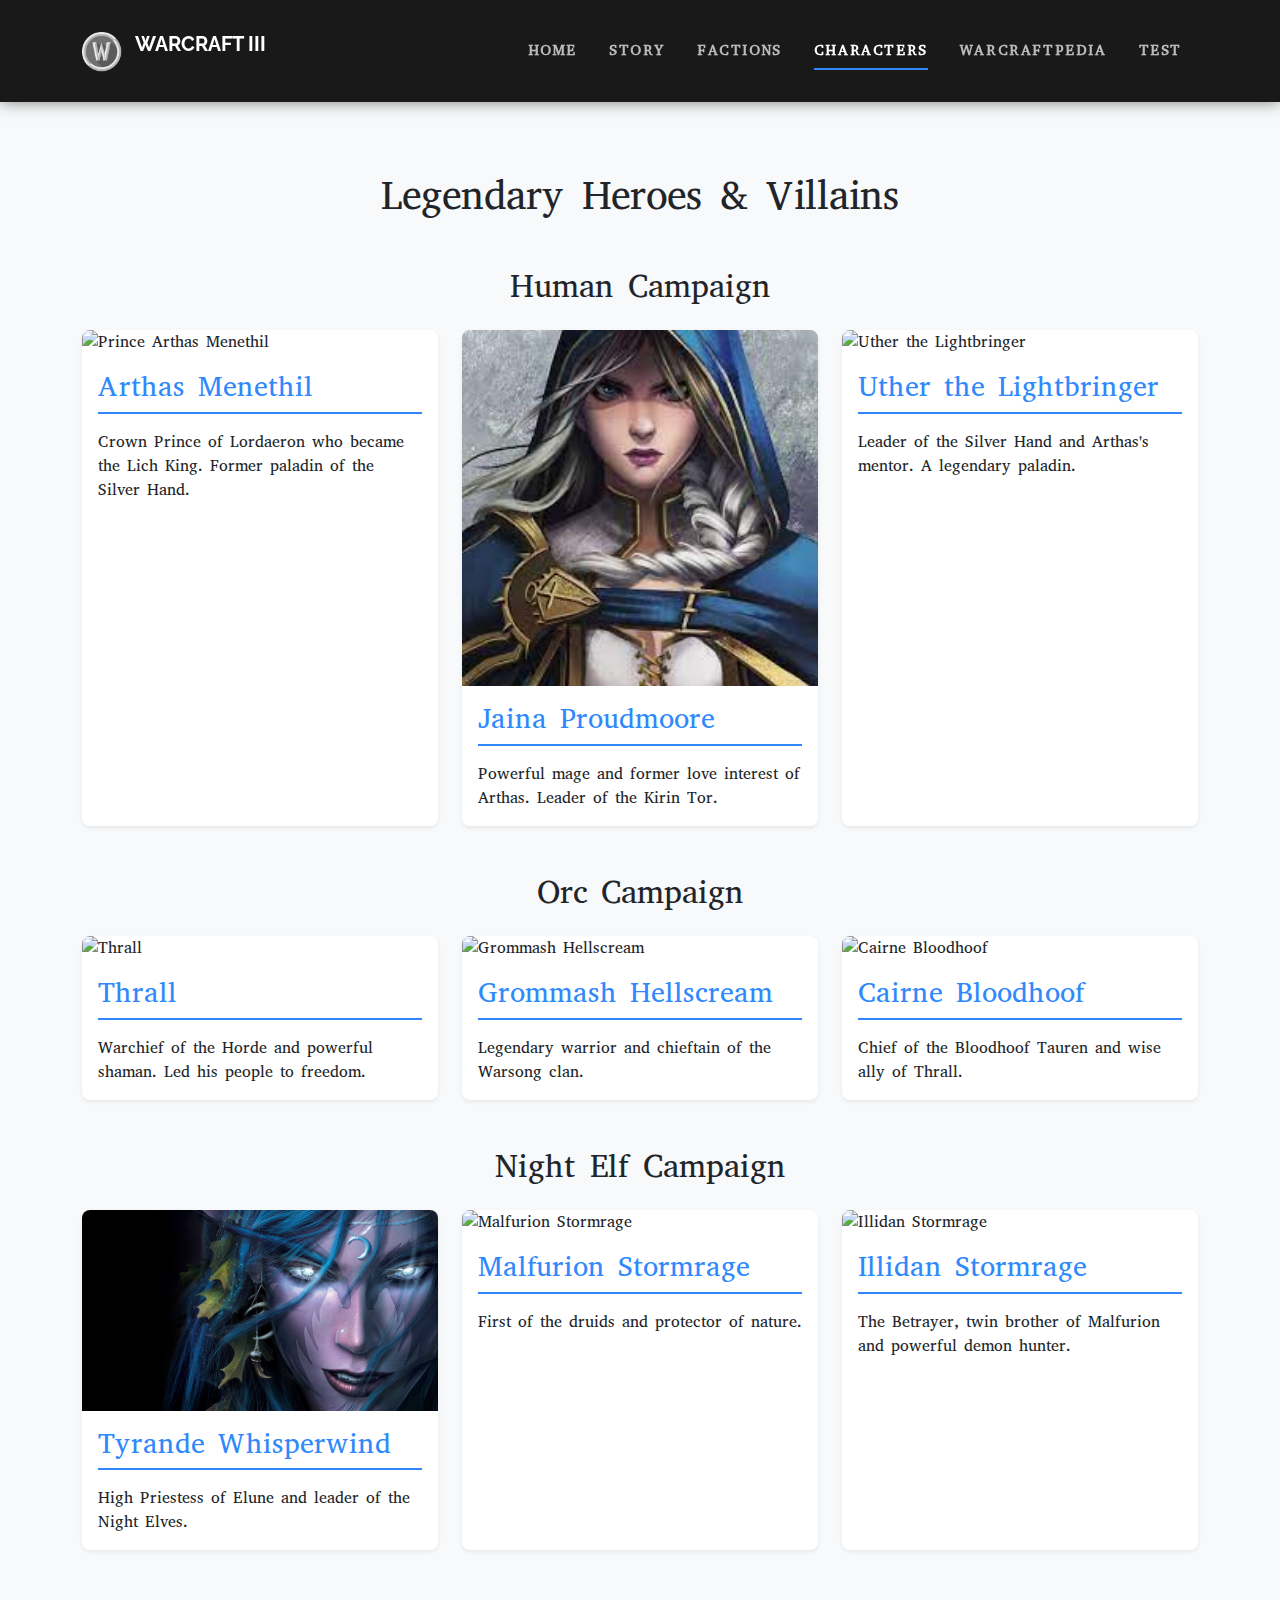
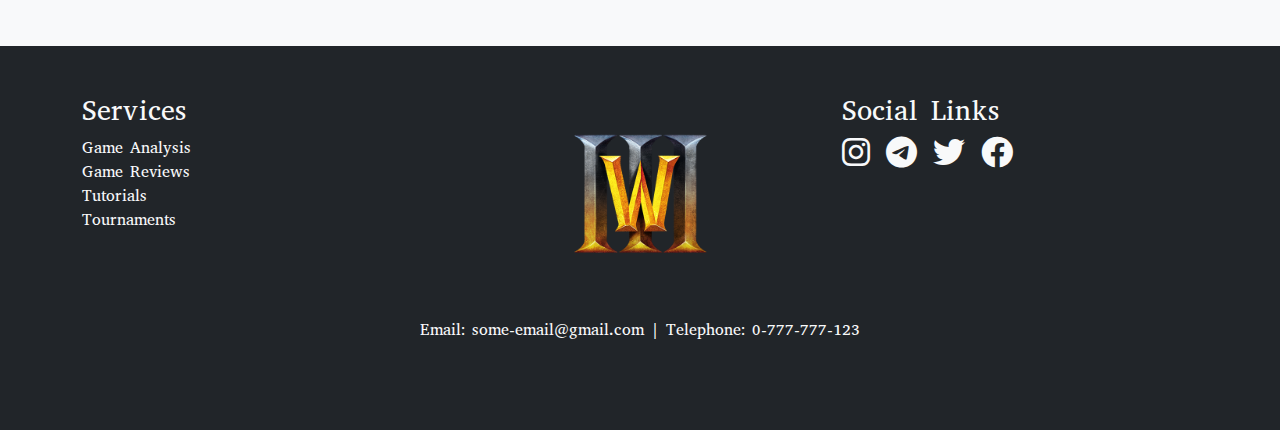
==== commit d62a6f20: "feat(ui): enhance navigation and grid layouts" ====
--- a/characters.html
+++ b/characters.html
@@ -4,174 +4,186 @@
         <title>Warcraft 3 - Characters</title>
         <meta charset="UTF-8">
         <meta name="viewport" content="width=device-width, initial-scale=1.0">
-        <meta name="description" content="Learn about the main characters of Warcraft 3, including Arthas, Thrall, Jaina, and more">
-        <link href='https://fonts.googleapis.com/css?family=Abyssinica+SIL' rel='stylesheet'>
+        <meta name="description" content="Learn about the legendary heroes and villains of Warcraft 3">
+        <!-- Bootstrap CSS -->
+        <link href="https://cdn.jsdelivr.net/npm/bootstrap@5.3.2/dist/css/bootstrap.min.css" rel="stylesheet">
+        <!-- Font Awesome -->
+        <link href="https://cdnjs.cloudflare.com/ajax/libs/font-awesome/6.0.0/css/all.min.css" rel="stylesheet">
+        <!-- Google Fonts -->
+        <link href='https://fonts.googleapis.com/css?family=Abyssinica+SIL|Raleway:400,700&display=swap' rel='stylesheet'>
+        <!-- Custom CSS -->
         <link rel="stylesheet" type="text/css" href="style.css">
+        <!-- Favicon -->
         <link rel="icon" type="image/png" href="images/icons/logo.png">
     </head>
-    <body>
-        <header>
-            <div class="headerContainer">
-                <div class="item">
-                    <img src="images/icons/logo.png" alt="Warcraft 3 Logo" height="40">
+    <body class="bg-light">
+        <!-- Enhanced Navigation -->
+        <nav class="navbar navbar-expand-lg navbar-dark fixed-top py-3" id="mainNav">
+            <div class="container">
+                <a class="navbar-brand" href="index.html">
+                    <img src="images/icons/logo.png" alt="Warcraft 3 Logo" height="40" class="d-inline-block align-text-top">
+                    <span class="ms-2 fw-bold text-uppercase">Warcraft III</span>
+                </a>
+                <button class="navbar-toggler" type="button" data-bs-toggle="collapse" data-bs-target="#navbarNav"
+                    aria-controls="navbarNav" aria-expanded="false" aria-label="Toggle navigation">
+                    <span class="navbar-toggler-icon"></span>
+                </button>
+                <div class="collapse navbar-collapse" id="navbarNav">
+                    <ul class="navbar-nav ms-auto">
+                        <li class="nav-item"><a class="nav-link" href="index.html">Home</a></li>
+                        <li class="nav-item"><a class="nav-link" href="story.html">Story</a></li>
+                        <li class="nav-item"><a class="nav-link" href="factions.html">Factions</a></li>
+                        <li class="nav-item"><a class="nav-link active" href="characters.html">Characters</a></li>
+                        <li class="nav-item"><a class="nav-link" href="pedia.html">WarcraftPedia</a></li>
+                        <li class="nav-item"><a class="nav-link" href="test.html">Test</a></li>
+                    </ul>
                 </div>
-                <nav class="headerNav">
-                    <a href="index.html" class="navItem">Home</a>
-                    <a href="story.html" class="navItem">Story</a>
-                    <a href="factions.html" class="navItem">Factions</a>
-                    <a href="characters.html" class="navItem" aria-current="page">Characters</a>
-                    <a href="pedia.html" class="navItem">WarcraftPedia</a>
-                    <a href="test.html" class="navItem">Test</a>
-                </nav>
             </div>
-        </header>
-        <main>
-            <div class="mainContainer">
-                <article class="mainInfo">
-                    <h1>Main Characters</h1>
-                    <section id="Arthas" aria-labelledby="arthas-heading">
-                        <h2 id="arthas-heading">Arthas Menethil</h2>
-                        <p>Arthas Menethil was the heir to the throne of Lordaeron. He had a romantic relationship and was a well trained soldier. Everything looked promising for Arthas, but when the Scourge launched the plague invasion on his homeland, he became more and more possessed trying to find a way to end it. He slowly lost his way of judgement, and soon ordered the entire city of Stratholme to be purged. From here, Arthas lost more and more of his judgement, which eventually led him to claim the cursed runeblade, Frostmourne, for himself in order to save his homeland. The runeblade tormented his body and he soon became one of the most powerful and evil beings in Azeroth.</p>
-                    </section>
-                    
-                    <section id="Jaina" aria-labelledby="jaina-heading">
-                        <h2 id="jaina-heading">Jaina Proudmoore</h2>
-                        <p>Jaina Proudmoore is the leader of the Alliance city of Theramore Harbor and was a major supporting character in Warcraft 3. She is the daughter of Grand Admiral Daelin Proudmoore and one of the most powerful human sorceress on Azeroth. She and Arthas shared a strong friendship that led to very serious romance, however the Scourge invasion and their duties to Dalaran and Lordaeron forced them to put their relationship on hold for a time.</p>
-                        <p>In Warcraft III, Jaina Proudmore is best know for leaving Arthas' side when he decides the best way to stop the outbreak of the plague is the purge the city of Stratholme. When Uther refused to purge the city as ordered, Arthas charged him with treason and disbanded the Order of the Silver Hand. He demanded that any true to the king stay with him and see to the town's destruction. Jaina turned and followed Uther to Arthas' surprise. She left just as the invasion of Lordaeron began, saving thousands of citizens from the Scourge invasion.</p>
-                    </section>
+        </nav>
 
-                    <section id="KelTuzad" aria-labelledby="kelthuzad-heading">
-                        <h2 id="kelthuzad-heading">Kel'Thuzad</h2>
-                        <p>Kel'Thuzad was originally a mage of the Kirin Tor, but he was later enslaved by the Lich King. He founded the Cult of the Damned, a group that worshipped the Lich King. He became one of the Lich King's most important servants, and he was responsible for unleashing the undeath plague in Lordaeron. Kel'Thuzad was slain by Arthas, who then later resurrected by him as a lich, so he could summon Archimonde the Defiler. Kel'Thuzad was tasked by the Lich King with commanding the Scourge of Lordaeron from his necropolis, Naxxramas.</p>
-                    </section>
+        <!-- Main Content -->
+        <main class="container py-5 mt-5">
+            <h1 class="text-center mb-5">Legendary Heroes & Villains</h1>
 
-                    <section id="Anubarak" aria-labelledby="anubarak-heading">
-                        <h2 id="anubarak-heading">Anub'arak</h2>
-                        <p>Anub'Arak was one of the many nerubians killed in the War of the Spider. He was then mummified after the war. Anub'arak is forced to use his powers against any resistances to the Scrouge. Even if it was his former subjects, Anub'arak was ordered to kill them if they opposed the undead.</p>
-                    </section>
-
-                    <section id="Medivh" aria-labelledby="medivh-heading">
-                        <h2 id="medivh-heading">Medivh</h2>
-                        <p>Magna Medivh was the last Guardian of Tirisfal, part of a secret order and bestowed with great powers to protect the world from demonic corruption of magic, safeguard Azeroth from the demons and the Burning Legion. He is the son Magna Aegwynn, one of the greatest Guardians of Tirisfal, who fought and ultimately defeated the Lord of the Burning Legion, Sargeras.</p>
-                        <p>Medivh was corrupted even before birth, and possessed by the avatar of Sargeras who used Medivh in his plan to conquer Azeroth. Sargeras manipulated Medivh to contact the warlock, Gul'dan, and together they opened the Dark Portal, which allowed the Burning Legion to begin its invasion of Azeroth. Khadgar, Medivh's young apprentice, would be the first to discover that it was Medivh who brought the orcs to Azeroth and Medivh was killed shortly after by his old friend, Lothar in the tower of Karazhan.</p>
-                    </section>
-
-                    <section id="Sylvanas" aria-labelledby="sylvanas-heading">
-                        <h2 id="sylvanas-heading">Sylvanas Windrunner</h2>
-                        <p>Sylvanas is the middle child of the Windrunner sisters, and was a former High Elf ranger, who fought in the second and third wars. During the third war, Sylvanas was a defender of Silvermoon during the invasion of the Scourge. She battled against the forces being led by Arthas Menethil, but was pushed back into a constant retreat by the seemingly endless horde of undead at his command. Eventually, Arthas took on Sylvanas himself, and she was wounded mortally during the fight.</p>
-                        <p>Arthas however, would not give her the peace that death would bring her, and instead her tortured what remained of her, until finally she died. As a means of petty revenge, Arthas brought Sylvanas back as one of the first High Elf banshees. As a mindless tool of the Scourge, she helped lay siege to her own homelands, and aided Arthas in his quest to take control of the Sunwell.</p>
-                    </section>
-
-                    <section id="Thrall" aria-labelledby="thrall-heading">
-                        <h2 id="thrall-heading">Thrall</h2>
-                        <p>A prominent character in Blizzard Entertainment's Warcraft universe, Thrall initially became a primary character in the Warcraft storyline through his role as warchief of the orcs in Warcraft III: Reign of Chaos, a role which Blizzard continues to expand upon in World of Warcraft.</p>
-                    </section>
-
-                    <section id="Tyrande" aria-labelledby="tyrande-heading">
-                        <h2 id="tyrande-heading">Tyrande Whisperwind</h2>
-                        <p>Tyrande is the current High Priestess of Elune and the leader of the Night Elves. She awakened her beloved, Malfurion Stormrage, when the Burning Legion invaded Azeroth for a second time, and helped him fight them off.</p>
-                        <p>Recently, she and others managed to reawaken Malfurion from his trapped state in the Emerald Dream and fight off the Nightmare Lorde. Afterwards, they were finally formally married together, with the friends and leaders of some of the Dragonflights giving them their blessing.</p>
-                    </section>
-                </article>
-
-                <aside class="mainList">
-                    <nav aria-label="Character Navigation">
-                        <h2>Character List</h2>
-                        <hr aria-hidden="true">
-                        <ul>
-                            <li><a href="#Arthas">Arthas Menethil</a></li>
-                            <li><a href="#Jaina">Jaina Proudmoore</a></li>
-                            <li><a href="#KelTuzad">Kel'Thuzad</a></li>
-                            <li><a href="#Anubarak">Anub'arak</a></li>
-                            <li><a href="#Medivh">Medivh</a></li>
-                            <li><a href="#Sylvanas">Sylvanas Windrunner</a></li>
-                            <li><a href="#Thrall">Thrall</a></li>
-                            <li><a href="#Tyrande">Tyrande Whisperwind</a></li>
-                        </ul>
-                    </nav>
-
-                    <section class="imageContainer" aria-label="Character Portraits">
-                        <h2>Gallery</h2>
-                        <figure>
-                            <a href="#Arthas">
-                                <img src="images/characters/Arthas.jpg" alt="Portrait of Arthas Menethil">
-                                <figcaption>Arthas Menethil</figcaption>
-                            </a>
-                        </figure>
-                        <figure>
-                            <a href="#Thrall">
-                                <img src="images/characters/Thrall.jpg" alt="Portrait of Thrall">
-                                <figcaption>Thrall</figcaption>
-                            </a>
-                        </figure>
-                        <figure>
-                            <a href="#Jaina">
-                                <img src="images/characters/jaina.jpg" alt="Portrait of Jaina Proudmoore">
-                                <figcaption>Jaina Proudmoore</figcaption>
-                            </a>
-                        </figure>
-                        <figure>
-                            <a href="#Tyrande">
-                                <img src="images/characters/tyrande.jpg" alt="Portrait of Tyrande Whisperwind">
-                                <figcaption>Tyrande Whisperwind</figcaption>
-                            </a>
-                        </figure>
-                    </section>
-                </aside>
-            </div>
-        </main>
-        <footer>
-            <div class="footer">
-                <div class="footerContainer">
-                    <div class="listContainer">
-                        <div class="listLeft">
-                            <h2>Services</h2>
-                            <ul>
-                                <li><a href="#game-analysis">Game Analysis</a></li>
-                                <li><a href="#game-reviews">Game Reviews</a></li>
-                                <li><a href="#tutorials">Tutorials</a></li>
-                                <li><a href="#tournaments">Tournaments</a></li>
-                            </ul>
-                        </div>
-                        <img src="images/icons/footer-logo.png" alt="Warcraft 3 Footer Logo" width="300">
-                        <div class="listRight">
-                            <h2>About</h2>
-                            <ul>
-                                <li><a href="index.html">Home</a></li>
-                                <li><a href="story.html">Story</a></li>
-                                <li><a href="factions.html">Factions</a></li>
-                                <li><a href="characters.html">Characters</a></li>
-                                <li><a href="pedia.html">WarcraftPedia</a></li>
-                            </ul>
+            <!-- Human Characters -->
+            <section class="mb-5">
+                <h2 class="text-center mb-4">Human Campaign</h2>
+                <div class="row g-4">
+                    <div class="col-md-6 col-lg-4">
+                        <div class="card h-100 shadow-sm">
+                            <img src="images/characters/arthas.jpg" class="card-img-top" alt="Prince Arthas Menethil">
+                            <div class="card-body">
+                                <h3 class="card-title">Arthas Menethil</h3>
+                                <p class="card-text">Crown Prince of Lordaeron who became the Lich King. Former paladin of the Silver Hand.</p>
+                            </div>
                         </div>
                     </div>
-                    <div class="companyInfo">
-                        <h2>Company Information</h2>
-                        <p>We specialize in providing comprehensive services for all your Warcraft 3 needs. Whether you're organizing a tournament, seeking expert coaching, or looking to host a memorable Warcraft 3 event, we've got you covered.
-                        Our team of seasoned professionals is dedicated to delivering top-notch experiences tailored to your specific requirements. Trust us to elevate your Warcraft 3 journey to new heights with our unparalleled services and passion for the game.
-                        </p>
+                    <div class="col-md-6 col-lg-4">
+                        <div class="card h-100 shadow-sm">
+                            <img src="images/characters/jaina.jpg" class="card-img-top" alt="Jaina Proudmoore">
+                            <div class="card-body">
+                                <h3 class="card-title">Jaina Proudmoore</h3>
+                                <p class="card-text">Powerful mage and former love interest of Arthas. Leader of the Kirin Tor.</p>
+                            </div>
+                        </div>
                     </div>
-                    <div class="socialLinks">
-                        <a href="#instagram" aria-label="Follow us on Instagram">
-                            <img class="socialIcon" src="images/icons/insta.png" alt="Instagram Icon">
-                        </a>
-                        <a href="#telegram" aria-label="Join us on Telegram">
-                            <img class="socialIcon" src="images/icons/telegram.png" alt="Telegram Icon">
-                        </a>
-                        <a href="#twitter" aria-label="Follow us on Twitter">
-                            <img class="socialIcon" src="images/icons/twitter.png" alt="Twitter Icon">
-                        </a>
-                        <a href="#facebook" aria-label="Like us on Facebook">
-                            <img class="socialIcon" src="images/icons/facebook.png" alt="Facebook Icon">
-                        </a>
+                    <div class="col-md-6 col-lg-4">
+                        <div class="card h-100 shadow-sm">
+                            <img src="images/characters/uther.jpg" class="card-img-top" alt="Uther the Lightbringer">
+                            <div class="card-body">
+                                <h3 class="card-title">Uther the Lightbringer</h3>
+                                <p class="card-text">Leader of the Silver Hand and Arthas's mentor. A legendary paladin.</p>
+                            </div>
+                        </div>
                     </div>
-                    <div class="contactText">
-                        <p>Email: <a href="mailto:some-email@gmail.com">some-email@gmail.com</a></p>
-                        <p>Telephone: <a href="tel:0777777123">0-777-777-123</a></p>
+                </div>
+            </section>
+
+            <!-- Orc Characters -->
+            <section class="mb-5">
+                <h2 class="text-center mb-4">Orc Campaign</h2>
+                <div class="row g-4">
+                    <div class="col-md-6 col-lg-4">
+                        <div class="card h-100 shadow-sm">
+                            <img src="images/characters/thrall.jpg" class="card-img-top" alt="Thrall">
+                            <div class="card-body">
+                                <h3 class="card-title">Thrall</h3>
+                                <p class="card-text">Warchief of the Horde and powerful shaman. Led his people to freedom.</p>
+                            </div>
+                        </div>
                     </div>
-                    <p class="copyrightText">&copy; Andrei Kornev 2024</p>
+                    <div class="col-md-6 col-lg-4">
+                        <div class="card h-100 shadow-sm">
+                            <img src="images/characters/grom.jpg" class="card-img-top" alt="Grommash Hellscream">
+                            <div class="card-body">
+                                <h3 class="card-title">Grommash Hellscream</h3>
+                                <p class="card-text">Legendary warrior and chieftain of the Warsong clan.</p>
+                            </div>
+                        </div>
+                    </div>
+                    <div class="col-md-6 col-lg-4">
+                        <div class="card h-100 shadow-sm">
+                            <img src="images/characters/cairne.jpg" class="card-img-top" alt="Cairne Bloodhoof">
+                            <div class="card-body">
+                                <h3 class="card-title">Cairne Bloodhoof</h3>
+                                <p class="card-text">Chief of the Bloodhoof Tauren and wise ally of Thrall.</p>
+                            </div>
+                        </div>
+                    </div>
+                </div>
+            </section>
+
+            <!-- Night Elf Characters -->
+            <section class="mb-5">
+                <h2 class="text-center mb-4">Night Elf Campaign</h2>
+                <div class="row g-4">
+                    <div class="col-md-6 col-lg-4">
+                        <div class="card h-100 shadow-sm">
+                            <img src="images/characters/tyrande.jpg" class="card-img-top" alt="Tyrande Whisperwind">
+                            <div class="card-body">
+                                <h3 class="card-title">Tyrande Whisperwind</h3>
+                                <p class="card-text">High Priestess of Elune and leader of the Night Elves.</p>
+                            </div>
+                        </div>
+                    </div>
+                    <div class="col-md-6 col-lg-4">
+                        <div class="card h-100 shadow-sm">
+                            <img src="images/characters/malfurion.jpg" class="card-img-top" alt="Malfurion Stormrage">
+                            <div class="card-body">
+                                <h3 class="card-title">Malfurion Stormrage</h3>
+                                <p class="card-text">First of the druids and protector of nature.</p>
+                            </div>
+                        </div>
+                    </div>
+                    <div class="col-md-6 col-lg-4">
+                        <div class="card h-100 shadow-sm">
+                            <img src="images/characters/illidan.jpg" class="card-img-top" alt="Illidan Stormrage">
+                            <div class="card-body">
+                                <h3 class="card-title">Illidan Stormrage</h3>
+                                <p class="card-text">The Betrayer, twin brother of Malfurion and powerful demon hunter.</p>
+                            </div>
+                        </div>
+                    </div>
+                </div>
+            </section>
+        </main>
+
+        <!-- Footer -->
+        <footer class="bg-dark text-light py-5">
+            <div class="container">
+                <div class="row gy-4">
+                    <div class="col-lg-4">
+                        <h3>Services</h3>
+                        <ul class="list-unstyled">
+                            <li>Game Analysis</li>
+                            <li>Game Reviews</li>
+                            <li>Tutorials</li>
+                            <li>Tournaments</li>
+                        </ul>
+                    </div>
+                    <div class="col-lg-4 text-center">
+                        <img src="images/icons/footer-logo.png" alt="Warcraft 3 Footer Logo" width="200">
+                    </div>
+                    <div class="col-lg-4">
+                        <h3>Social Links</h3>
+                        <div class="d-flex gap-3">
+                            <a href="#" class="text-light"><i class="fab fa-instagram fa-2x"></i></a>
+                            <a href="#" class="text-light"><i class="fab fa-telegram fa-2x"></i></a>
+                            <a href="#" class="text-light"><i class="fab fa-twitter fa-2x"></i></a>
+                            <a href="#" class="text-light"><i class="fab fa-facebook fa-2x"></i></a>
+                        </div>
+                    </div>
+                </div>
+                <div class="row mt-4">
+                    <div class="col text-center">
+                        <p class="mb-0">Email: some-email@gmail.com | Telephone: 0-777-777-123</p>
+                        <p class="text-muted">Andrei Kornev 2024.</p>
+                    </div>
                 </div>
             </div>
         </footer>
+
+        <!-- Bootstrap Bundle JS -->
+        <script src="https://cdn.jsdelivr.net/npm/bootstrap@5.3.2/dist/js/bootstrap.bundle.min.js"></script>
     </body>
-</html>+</html>
--- a/style.css
+++ b/style.css
@@ -1,397 +1,267 @@
 :root {
     /* Color variables */
-    --primary-color: #2f89fc;
-    --primary-hover: #1a7af0;
-    --background-light: #f8f9fa;
-    --background-semi: #e9eef5;
-    --background-dark: #282d32;
-    --text-dark: #292e34;
-    --text-light: #f0f9ff;
-    
-    /* Spacing variables */
-    --spacing-xs: 0.5rem;
-    --spacing-sm: 1rem;
-    --spacing-md: 2rem;
-    --spacing-lg: 4rem;
-    
-    /* Transitions */
-    --transition-fast: 0.3s;
-    --transition-medium: 0.5s;
-    
-    /* Border radius */
-    --border-radius-sm: 4px;
-    --border-radius-md: 8px;
-    --border-radius-lg: 16px;
-    --border-radius-full: 50%;
-    
-    /* Shadows */
-    --shadow-sm: rgba(0, 0, 0, 0.1) 0px 1px 3px;
-    --shadow-md: rgba(50, 50, 93, 0.25) 0px 13px 27px -5px, rgba(0, 0, 0, 0.3) 0px 8px 16px -8px;
-    --shadow-lg: rgba(0, 0, 0, 0.35) 0px 5px 15px;
-}
-
-/* Reset and base styles */
-* {
-    box-sizing: border-box;
-    margin: 0;
-    padding: 0;
-}
-
+    --wc-primary: #2f89fc;
+    --wc-primary-hover: #1a7af0;
+    --wc-dark: #121212;
+    --wc-light: #ffffff;
+    --wc-gray: #f8f9fa;
+    --wc-border: rgba(255, 255, 255, 0.1);
+}
+
+/* Base styles */
 body {
     font-family: 'Abyssinica SIL', serif;
-    line-height: 1.6;
-    color: var(--text-dark);
-}
-
-a {
-    text-decoration: none;
-    color: inherit;
-    transition: color var(--transition-fast);
-}
-
-a:hover, a:focus {
-    color: var(--primary-color);
-}
-
-img {
-    max-width: 100%;
-    height: auto;
-}
-
-/* Typography */
-h1, h2, h3, h4, h5, h6 {
-    margin-bottom: var(--spacing-sm);
-    line-height: 1.2;
-}
-
-p {
-    font-size: 1rem;
-    margin-bottom: var(--spacing-sm);
-}
-
-/* Header styles */
-.headerContainer {
+    padding-top: 76px; /* Height of fixed navbar */
+}
+
+/* Enhanced Navigation */
+#mainNav {
+    background-color: rgba(0, 0, 0, 0.9);
+    box-shadow: 0 0 15px rgba(0, 0, 0, 0.5);
+    transition: all 0.3s ease-in-out;
+    backdrop-filter: blur(8px);
+}
+
+#mainNav .navbar-brand {
+    font-family: 'Raleway', sans-serif;
+    font-weight: 700;
+    color: var(--wc-light);
+}
+
+#mainNav .navbar-nav .nav-item .nav-link {
+    font-size: 0.9rem;
+    font-weight: 700;
+    text-transform: uppercase;
+    letter-spacing: 0.1rem;
+    padding: 1.5rem 1rem;
+    color: rgba(255, 255, 255, 0.7);
+    position: relative;
+    transition: all 0.3s ease;
+}
+
+#mainNav .navbar-nav .nav-item .nav-link:hover,
+#mainNav .navbar-nav .nav-item .nav-link:focus,
+#mainNav .navbar-nav .nav-item .nav-link.active {
+    color: var(--wc-light);
+}
+
+#mainNav .navbar-nav .nav-item .nav-link::after {
+    content: '';
+    position: absolute;
+    bottom: 1rem;
+    left: 1rem;
+    right: 1rem;
+    height: 2px;
+    background-color: var(--wc-primary);
+    transform: scaleX(0);
+    transition: transform 0.3s ease;
+}
+
+#mainNav .navbar-nav .nav-item .nav-link:hover::after,
+#mainNav .navbar-nav .nav-item .nav-link:focus::after,
+#mainNav .navbar-nav .nav-item .nav-link.active::after {
+    transform: scaleX(1);
+}
+
+/* Hero Section */
+.hero {
+    background: linear-gradient(rgba(0, 0, 0, 0.7), rgba(0, 0, 0, 0.7)),
+                url('images/reforged1.jpg') center/cover;
+    min-height: 60vh;
     display: flex;
-    justify-content: space-between;
     align-items: center;
-    padding: var(--spacing-sm);
-    background-color: var(--text-light);
-    box-shadow: var(--shadow-sm);
-}
-
-.item {
-    border-radius: var(--border-radius-full);
-    padding: var(--spacing-xs);
-    background-color: rgba(41, 46, 52, 0.1);
-    box-shadow: var(--shadow-md);
-}
-
-.headerNav {
+}
+
+/* Image Grid */
+.image-grid {
+    display: grid;
+    grid-template-columns: repeat(auto-fit, minmax(250px, 1fr));
+    gap: 1.5rem;
+    padding: 1.5rem;
+}
+
+.image-grid .grid-item {
+    position: relative;
+    overflow: hidden;
+    border-radius: 0.5rem;
+    box-shadow: 0 4px 6px rgba(0, 0, 0, 0.1);
+    transition: transform 0.3s ease;
+}
+
+.image-grid .grid-item:hover {
+    transform: translateY(-5px);
+}
+
+.image-grid img {
+    width: 100%;
+    height: 250px;
+    object-fit: cover;
+    transition: transform 0.3s ease;
+}
+
+.image-grid .grid-item:hover img {
+    transform: scale(1.05);
+}
+
+.image-grid .grid-caption {
+    position: absolute;
+    bottom: 0;
+    left: 0;
+    right: 0;
+    padding: 1rem;
+    background: linear-gradient(transparent, rgba(0, 0, 0, 0.8));
+    color: var(--wc-light);
+    text-align: center;
+}
+
+/* Card Styles */
+.card {
+    transition: transform 0.3s ease-in-out, box-shadow 0.3s ease-in-out;
+    border: none;
+    border-radius: 0.5rem;
+    overflow: hidden;
+}
+
+.card:hover {
+    transform: translateY(-5px);
+    box-shadow: 0 10px 20px rgba(0, 0, 0, 0.1) !important;
+}
+
+/* Social Media Grid */
+.social-grid {
+    display: grid;
+    grid-template-columns: repeat(auto-fit, minmax(40px, 40px));
+    gap: 1rem;
+    max-width: 200px;
+    margin: 1rem auto;
+}
+
+.social-grid a {
     display: flex;
-    gap: var(--spacing-sm);
     align-items: center;
-}
-
-.navItem {
-    padding: var(--spacing-sm);
-    border-radius: var(--border-radius-sm);
-    background-color: rgba(41, 46, 52, 0.1);
-    box-shadow: var(--shadow-lg);
-    transition: transform var(--transition-fast);
-}
-
-.navItem:hover, .navItem:focus {
-    transform: scale(1.05);
-    background-color: var(--primary-color);
-    color: var(--text-light);
-}
-
-/* Home welcome section */
-.homeWelcome {
-    padding: var(--spacing-lg) var(--spacing-md);
-    text-align: center;
-    background-color: var(--background-light);
-}
-
-.homeText {
-    font-size: clamp(1.5rem, 4vw, 2.5rem);
-}
-
-/* Image slider */
-.imageSlider {
-    width: 90%;
-    max-width: 1200px;
-    margin: var(--spacing-lg) auto;
-    position: relative;
-}
-
-.Slide {
-    display: none;
-    position: relative;
-    aspect-ratio: 16/9;
-    overflow: hidden;
-    border-radius: var(--border-radius-md);
-}
-
-.Slide img {
-    width: 100%;
-    height: 100%;
-    object-fit: cover;
-    border-radius: var(--border-radius-md);
-}
-
-.fade-in {
-    animation: fade-in var(--transition-medium);
-}
-
-@keyframes fade-in {
-    from { opacity: 0.6; }
-    to { opacity: 1; }
-}
-
-.prevButton, .nextButton {
-    position: absolute;
-    top: 50%;
-    transform: translateY(-50%);
-    background: rgba(0, 0, 0, 0.5);
-    color: var(--text-light);
-    border: none;
-    padding: var(--spacing-sm);
-    cursor: pointer;
-    border-radius: var(--border-radius-sm);
-    transition: all var(--transition-fast);
-}
-
-.prevButton { left: var(--spacing-sm); }
-.nextButton { right: var(--spacing-sm); }
-
-.prevButton:hover, .nextButton:hover,
-.prevButton:focus, .nextButton:focus {
-    background: rgba(0, 0, 0, 0.8);
-    transform: translateY(-50%) scale(1.1);
-}
-
-.dots {
-    display: flex;
     justify-content: center;
-    gap: var(--spacing-xs);
-    margin-top: var(--spacing-sm);
-}
-
-.dot {
-    width: 12px;
-    height: 12px;
-    background-color: #bbb;
-    border-radius: var(--border-radius-full);
-    border: none;
-    cursor: pointer;
-    transition: background-color var(--transition-fast);
-}
-
-.dot.active, .dot:hover, .dot:focus {
-    background-color: var(--primary-color);
-}
-
-/* Info sections */
-.infoWarcraft {
-    padding: var(--spacing-lg);
-    background-color: var(--background-semi);
-}
-
-.infoWarcraftHeader {
-    text-align: center;
-    margin-bottom: var(--spacing-md);
-}
-
-.infoWarcraftParagraph {
-    max-width: 800px;
-    margin: 0 auto;
-    padding: 0 var(--spacing-md);
-    font-size: 1rem;
-    line-height: 1.8;
-}
-
-/* Features grid */
-.warcraftPros {
-    display: grid;
-    grid-template-columns: repeat(auto-fit, minmax(280px, 1fr));
-    gap: var(--spacing-md);
-    padding: var(--spacing-lg);
-    background-color: var(--background-light);
-}
-
-.prosItem {
-    padding: var(--spacing-md);
-    border-radius: var(--border-radius-lg);
-    box-shadow: var(--shadow-md);
-    transition: transform var(--transition-medium);
-    background-color: var(--text-light);
-    text-align: center;
-}
-
-.prosItem:hover {
-    transform: translateY(-5px);
-}
-
-.proImage {
-    width: 80px;
-    height: 80px;
-    margin-bottom: var(--spacing-sm);
-}
-
-/* Enroll section */
-.enrollPart {
-    padding: var(--spacing-lg) var(--spacing-md);
-    background-color: var(--background-semi);
-}
-
-.enroll {
-    max-width: 600px;
-    margin: 0 auto;
-    text-align: center;
-}
-
-#enrollForm {
-    display: flex;
-    gap: var(--spacing-sm);
-    margin-top: var(--spacing-md);
-}
-
-.textBox {
-    flex: 1;
-    padding: var(--spacing-sm);
-    border: 1px solid #ddd;
-    border-radius: var(--border-radius-sm);
-    font-size: 1rem;
-}
-
-.submitButton {
-    padding: var(--spacing-sm) var(--spacing-md);
-    background-color: var(--primary-color);
-    color: var(--text-light);
-    border: none;
-    border-radius: var(--border-radius-sm);
-    cursor: pointer;
-    transition: background-color var(--transition-fast);
-}
-
-.submitButton:hover, .submitButton:focus {
-    background-color: var(--primary-hover);
+    width: 40px;
+    height: 40px;
+    border-radius: 50%;
+    background-color: rgba(255, 255, 255, 0.1);
+    transition: all 0.3s ease;
+}
+
+.social-grid a:hover {
+    background-color: var(--wc-primary);
+    transform: translateY(-3px);
+}
+
+.social-grid img {
+    width: 20px;
+    height: 20px;
+    filter: brightness(1);
 }
 
 /* Footer */
 .footer {
-    background-color: var(--background-dark);
-    color: var(--text-light);
-    padding: var(--spacing-lg) 0;
-}
-
-.footerContainer {
-    max-width: 1200px;
-    margin: 0 auto;
-    padding: 0 var(--spacing-md);
-}
-
-.listContainer {
-    display: grid;
-    grid-template-columns: repeat(auto-fit, minmax(200px, 1fr));
-    gap: var(--spacing-lg);
-    margin-bottom: var(--spacing-lg);
-}
-
-.footer ul {
-    list-style: none;
-}
-
-.footer ul li {
-    margin-bottom: var(--spacing-xs);
-    opacity: 0.8;
-}
-
-.footer h3 {
-    margin-bottom: var(--spacing-md);
-    font-size: 1.2rem;
-}
-
-.socialLinks {
-    display: flex;
-    justify-content: center;
-    gap: var(--spacing-md);
-    margin: var(--spacing-lg) 0;
-}
-
-.socialIcon {
-    width: 40px;
-    height: 40px;
-    padding: var(--spacing-xs);
-    border: 1px solid var(--text-light);
-    border-radius: var(--border-radius-full);
-    transition: transform var(--transition-fast);
-}
-
-.socialIcon:hover {
-    transform: scale(1.1);
-}
-
-.contactText {
-    display: flex;
-    justify-content: center;
-    gap: var(--spacing-lg);
-    margin-bottom: var(--spacing-md);
-}
-
-.copyrightText {
-    text-align: center;
-    opacity: 0.6;
-}
-
-/* Responsive adjustments */
-@media (max-width: 768px) {
-    .headerNav {
-        flex-direction: column;
-        gap: var(--spacing-xs);
-    }
-    
-    .navItem {
-        width: 100%;
-        text-align: center;
-    }
-    
-    #enrollForm {
-        flex-direction: column;
-    }
-    
-    .contactText {
-        flex-direction: column;
-        gap: var(--spacing-sm);
-        text-align: center;
-    }
-    
-    .infoWarcraftParagraph {
-        padding: 0 var(--spacing-sm);
-    }
-}
-
-@media (max-width: 480px) {
-    .prosItem {
-        padding: var(--spacing-sm);
-    }
-    
-    .socialLinks {
-        flex-wrap: wrap;
-    }
-}
-
-/* Accessibility improvements */
-@media (prefers-reduced-motion: reduce) {
-    * {
-        animation-duration: 0.01ms !important;
-        animation-iteration-count: 1 !important;
-        transition-duration: 0.01ms !important;
-        scroll-behavior: auto !important;
-    }
-}
-
+    background-color: var(--wc-dark);
+    color: var(--wc-light);
+    padding: 4rem 0 2rem;
+}
+
+.footer a {
+    color: rgba(255, 255, 255, 0.7);
+    text-decoration: none;
+    transition: color 0.3s ease;
+}
+
+.footer a:hover {
+    color: var(--wc-light);
+}
+
+/* Dark Mode Support */
+@media (prefers-color-scheme: dark) {
+    body {
+        background-color: var(--wc-dark);
+        color: var(--wc-light);
+    }
+
+    .card {
+        background-color: #1e1e1e;
+        border-color: var(--wc-border);
+    }
+
+    .card-body {
+        color: var(--wc-light);
+    }
+}
+
+/* WarcraftPedia specific styles */
+.card {
+    border: none;
+    transition: transform 0.3s ease-in-out, box-shadow 0.3s ease-in-out;
+}
+
+.card:hover {
+    transform: translateY(-5px);
+    box-shadow: 0 10px 20px rgba(0, 0, 0, 0.1) !important;
+}
+
+.nav-pills .nav-link {
+    color: var(--wc-dark);
+    background-color: var(--wc-gray);
+    margin: 0 5px;
+    transition: all 0.3s ease;
+}
+
+.nav-pills .nav-link:hover {
+    background-color: var(--wc-primary);
+    color: var(--wc-light);
+}
+
+.nav-pills .nav-link.active {
+    background-color: var(--wc-primary);
+}
+
+.accordion-button:not(.collapsed) {
+    background-color: var(--wc-primary);
+    color: var(--wc-light);
+}
+
+.accordion-button:focus {
+    box-shadow: 0 0 0 0.25rem rgba(47, 137, 252, 0.25);
+}
+
+.list-group-item {
+    border: none;
+    padding: 0.75rem 1.25rem;
+    transition: background-color 0.3s ease;
+}
+
+.list-group-item:hover {
+    background-color: var(--wc-gray);
+}
+
+.card-title {
+    color: var(--wc-primary);
+    border-bottom: 2px solid var(--wc-primary);
+    padding-bottom: 0.5rem;
+    margin-bottom: 1rem;
+}
+
+/* Animation for content loading */
+.fade-in {
+    animation: fadeIn 0.5s ease-in;
+}
+
+@keyframes fadeIn {
+    from {
+        opacity: 0;
+        transform: translateY(20px);
+    }
+    to {
+        opacity: 1;
+        transform: translateY(0);
+    }
+}
+
+/* Accessibility */
 .visually-hidden {
     position: absolute;
     width: 1px;
@@ -405,7 +275,7 @@
 }
 
 :focus {
-    outline: 3px solid var(--primary-color);
+    outline: 3px solid var(--wc-primary);
     outline-offset: 2px;
 }
 
@@ -413,11 +283,13 @@
     outline: none;
 }
 
-@media (prefers-color-scheme: dark) {
-    :root {
-        --background-light: #1a1a1a;
-        --background-semi: #2a2a2a;
-        --text-dark: #f0f9ff;
-        --text-light: #f0f9ff;
-    }
-}+/* Responsive adjustments */
+@media (max-width: 768px) {
+    .nav-pills .nav-link {
+        margin: 5px 0;
+    }
+    
+    .card {
+        margin-bottom: 2rem;
+    }
+}
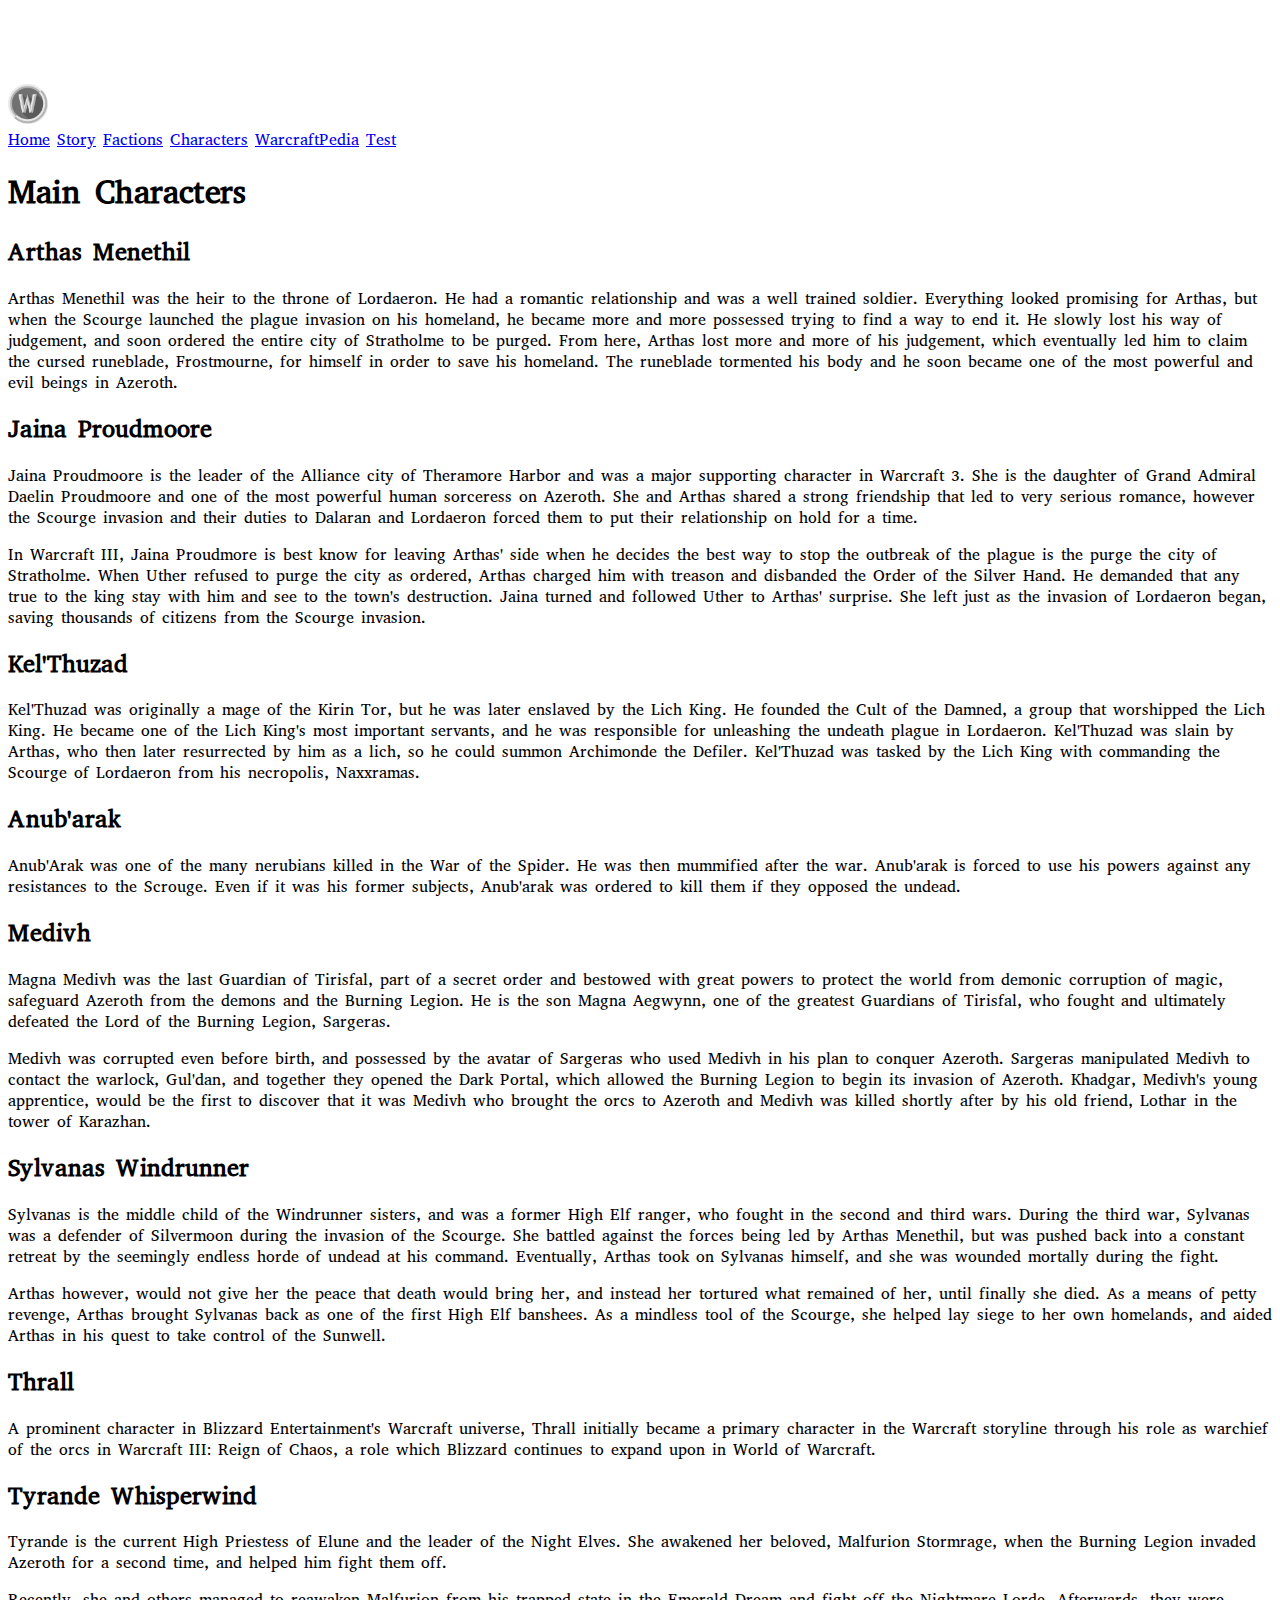
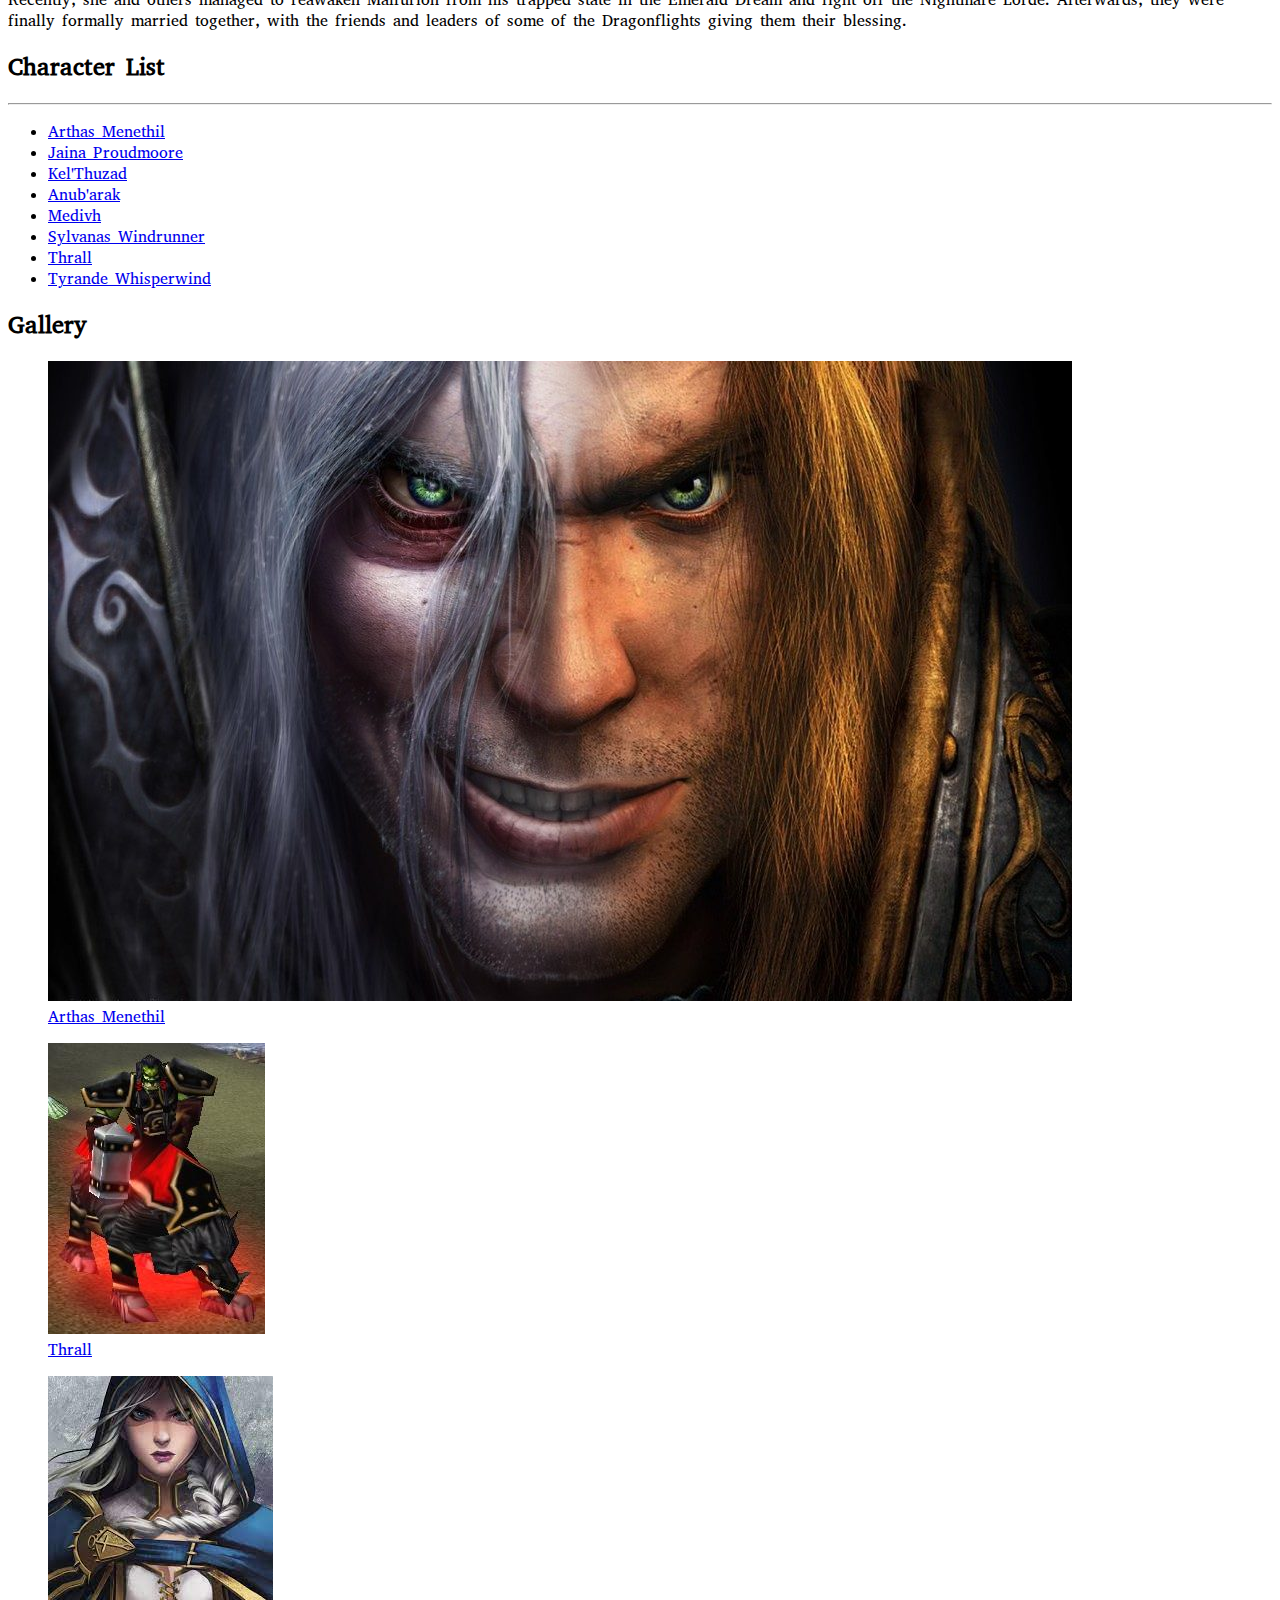
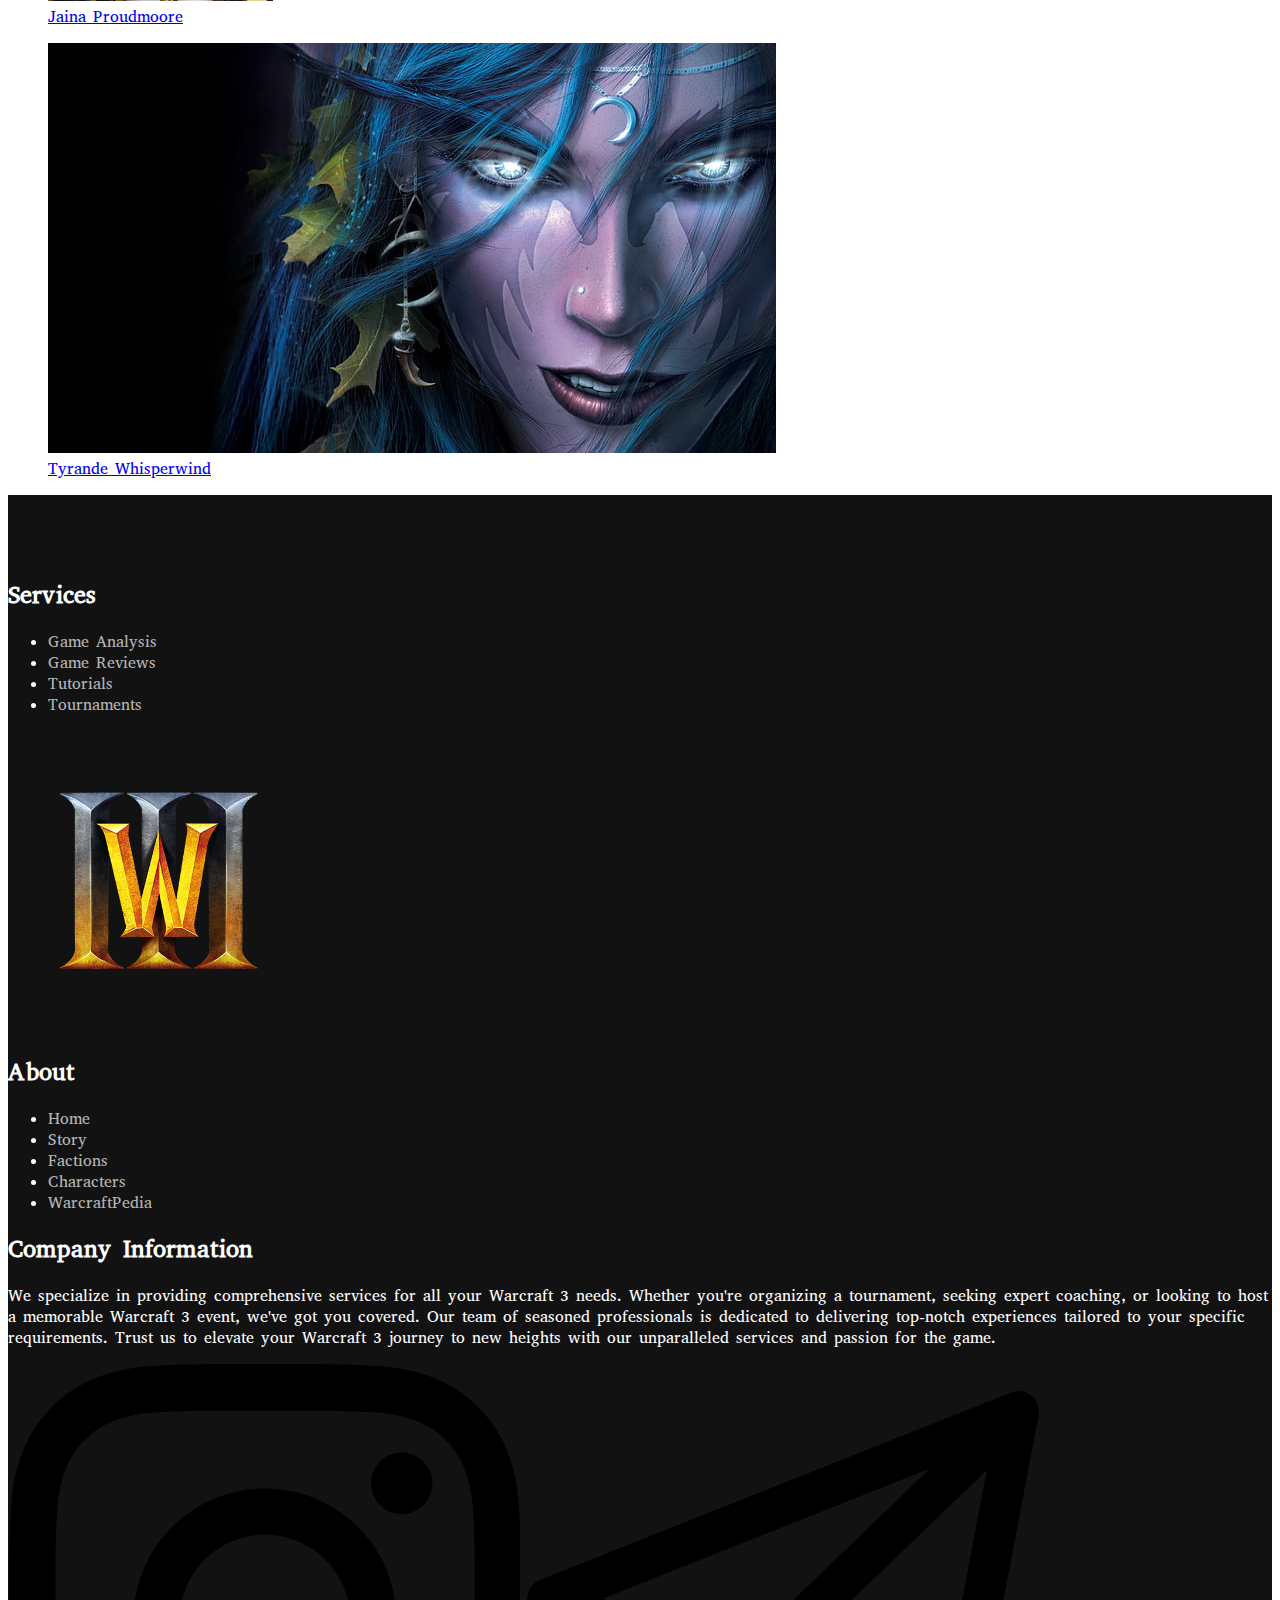
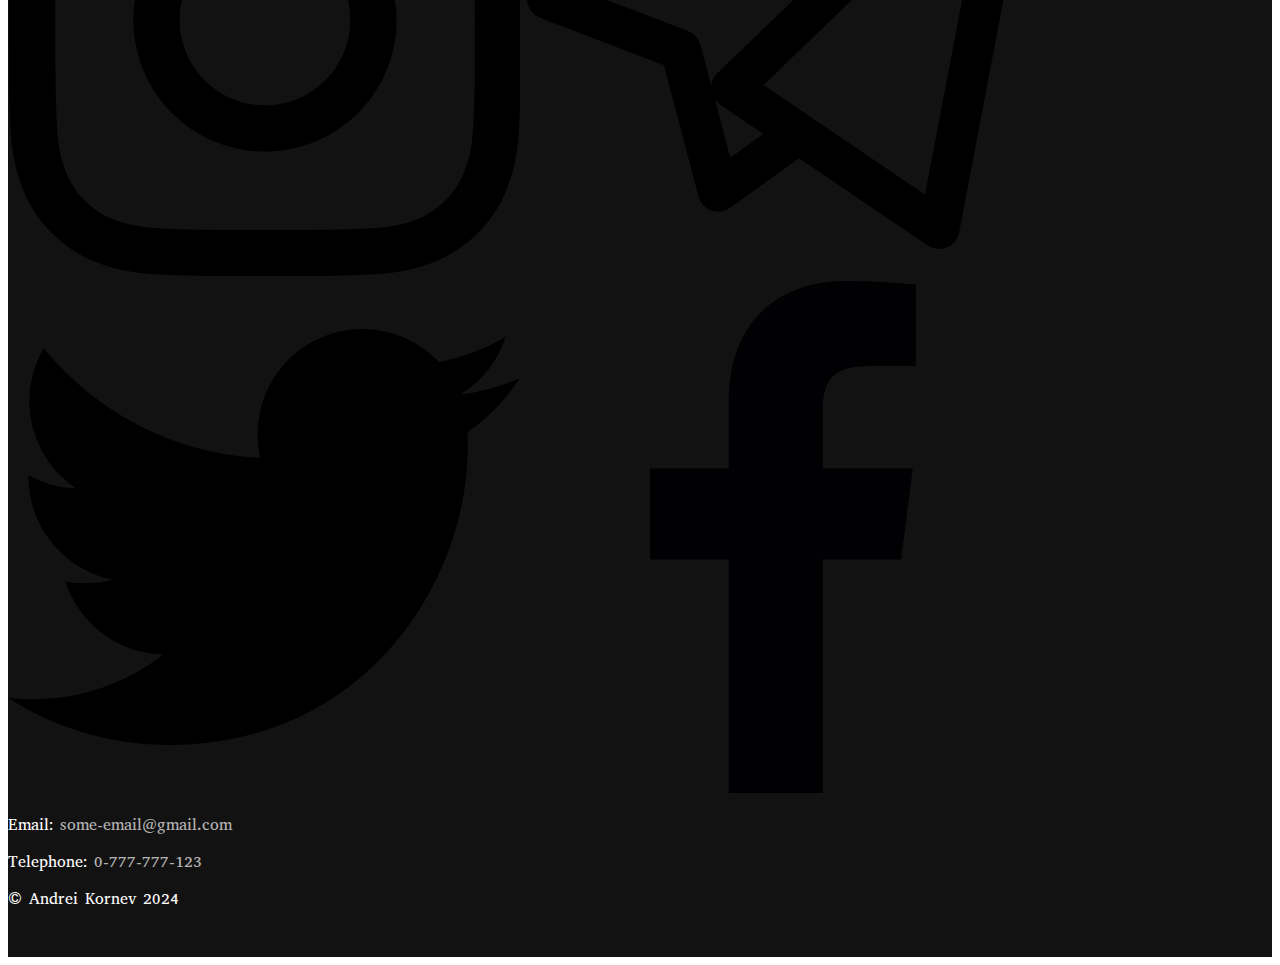
==== commit a609e59c: "Merge branch 'master' of https://github.com/manuelaidos123/Warcraft3-website" ====
--- a/characters.html
+++ b/characters.html
@@ -4,186 +4,174 @@
         <title>Warcraft 3 - Characters</title>
         <meta charset="UTF-8">
         <meta name="viewport" content="width=device-width, initial-scale=1.0">
-        <meta name="description" content="Learn about the legendary heroes and villains of Warcraft 3">
-        <!-- Bootstrap CSS -->
-        <link href="https://cdn.jsdelivr.net/npm/bootstrap@5.3.2/dist/css/bootstrap.min.css" rel="stylesheet">
-        <!-- Font Awesome -->
-        <link href="https://cdnjs.cloudflare.com/ajax/libs/font-awesome/6.0.0/css/all.min.css" rel="stylesheet">
-        <!-- Google Fonts -->
-        <link href='https://fonts.googleapis.com/css?family=Abyssinica+SIL|Raleway:400,700&display=swap' rel='stylesheet'>
-        <!-- Custom CSS -->
+        <meta name="description" content="Learn about the main characters of Warcraft 3, including Arthas, Thrall, Jaina, and more">
+        <link href='https://fonts.googleapis.com/css?family=Abyssinica+SIL' rel='stylesheet'>
         <link rel="stylesheet" type="text/css" href="style.css">
-        <!-- Favicon -->
         <link rel="icon" type="image/png" href="images/icons/logo.png">
     </head>
-    <body class="bg-light">
-        <!-- Enhanced Navigation -->
-        <nav class="navbar navbar-expand-lg navbar-dark fixed-top py-3" id="mainNav">
-            <div class="container">
-                <a class="navbar-brand" href="index.html">
-                    <img src="images/icons/logo.png" alt="Warcraft 3 Logo" height="40" class="d-inline-block align-text-top">
-                    <span class="ms-2 fw-bold text-uppercase">Warcraft III</span>
-                </a>
-                <button class="navbar-toggler" type="button" data-bs-toggle="collapse" data-bs-target="#navbarNav"
-                    aria-controls="navbarNav" aria-expanded="false" aria-label="Toggle navigation">
-                    <span class="navbar-toggler-icon"></span>
-                </button>
-                <div class="collapse navbar-collapse" id="navbarNav">
-                    <ul class="navbar-nav ms-auto">
-                        <li class="nav-item"><a class="nav-link" href="index.html">Home</a></li>
-                        <li class="nav-item"><a class="nav-link" href="story.html">Story</a></li>
-                        <li class="nav-item"><a class="nav-link" href="factions.html">Factions</a></li>
-                        <li class="nav-item"><a class="nav-link active" href="characters.html">Characters</a></li>
-                        <li class="nav-item"><a class="nav-link" href="pedia.html">WarcraftPedia</a></li>
-                        <li class="nav-item"><a class="nav-link" href="test.html">Test</a></li>
-                    </ul>
+    <body>
+        <header>
+            <div class="headerContainer">
+                <div class="item">
+                    <img src="images/icons/logo.png" alt="Warcraft 3 Logo" height="40">
                 </div>
+                <nav class="headerNav">
+                    <a href="index.html" class="navItem">Home</a>
+                    <a href="story.html" class="navItem">Story</a>
+                    <a href="factions.html" class="navItem">Factions</a>
+                    <a href="characters.html" class="navItem" aria-current="page">Characters</a>
+                    <a href="pedia.html" class="navItem">WarcraftPedia</a>
+                    <a href="test.html" class="navItem">Test</a>
+                </nav>
             </div>
-        </nav>
+        </header>
+        <main>
+            <div class="mainContainer">
+                <article class="mainInfo">
+                    <h1>Main Characters</h1>
+                    <section id="Arthas" aria-labelledby="arthas-heading">
+                        <h2 id="arthas-heading">Arthas Menethil</h2>
+                        <p>Arthas Menethil was the heir to the throne of Lordaeron. He had a romantic relationship and was a well trained soldier. Everything looked promising for Arthas, but when the Scourge launched the plague invasion on his homeland, he became more and more possessed trying to find a way to end it. He slowly lost his way of judgement, and soon ordered the entire city of Stratholme to be purged. From here, Arthas lost more and more of his judgement, which eventually led him to claim the cursed runeblade, Frostmourne, for himself in order to save his homeland. The runeblade tormented his body and he soon became one of the most powerful and evil beings in Azeroth.</p>
+                    </section>
+                    
+                    <section id="Jaina" aria-labelledby="jaina-heading">
+                        <h2 id="jaina-heading">Jaina Proudmoore</h2>
+                        <p>Jaina Proudmoore is the leader of the Alliance city of Theramore Harbor and was a major supporting character in Warcraft 3. She is the daughter of Grand Admiral Daelin Proudmoore and one of the most powerful human sorceress on Azeroth. She and Arthas shared a strong friendship that led to very serious romance, however the Scourge invasion and their duties to Dalaran and Lordaeron forced them to put their relationship on hold for a time.</p>
+                        <p>In Warcraft III, Jaina Proudmore is best know for leaving Arthas' side when he decides the best way to stop the outbreak of the plague is the purge the city of Stratholme. When Uther refused to purge the city as ordered, Arthas charged him with treason and disbanded the Order of the Silver Hand. He demanded that any true to the king stay with him and see to the town's destruction. Jaina turned and followed Uther to Arthas' surprise. She left just as the invasion of Lordaeron began, saving thousands of citizens from the Scourge invasion.</p>
+                    </section>
 
-        <!-- Main Content -->
-        <main class="container py-5 mt-5">
-            <h1 class="text-center mb-5">Legendary Heroes & Villains</h1>
+                    <section id="KelTuzad" aria-labelledby="kelthuzad-heading">
+                        <h2 id="kelthuzad-heading">Kel'Thuzad</h2>
+                        <p>Kel'Thuzad was originally a mage of the Kirin Tor, but he was later enslaved by the Lich King. He founded the Cult of the Damned, a group that worshipped the Lich King. He became one of the Lich King's most important servants, and he was responsible for unleashing the undeath plague in Lordaeron. Kel'Thuzad was slain by Arthas, who then later resurrected by him as a lich, so he could summon Archimonde the Defiler. Kel'Thuzad was tasked by the Lich King with commanding the Scourge of Lordaeron from his necropolis, Naxxramas.</p>
+                    </section>
 
-            <!-- Human Characters -->
-            <section class="mb-5">
-                <h2 class="text-center mb-4">Human Campaign</h2>
-                <div class="row g-4">
-                    <div class="col-md-6 col-lg-4">
-                        <div class="card h-100 shadow-sm">
-                            <img src="images/characters/arthas.jpg" class="card-img-top" alt="Prince Arthas Menethil">
-                            <div class="card-body">
-                                <h3 class="card-title">Arthas Menethil</h3>
-                                <p class="card-text">Crown Prince of Lordaeron who became the Lich King. Former paladin of the Silver Hand.</p>
-                            </div>
+                    <section id="Anubarak" aria-labelledby="anubarak-heading">
+                        <h2 id="anubarak-heading">Anub'arak</h2>
+                        <p>Anub'Arak was one of the many nerubians killed in the War of the Spider. He was then mummified after the war. Anub'arak is forced to use his powers against any resistances to the Scrouge. Even if it was his former subjects, Anub'arak was ordered to kill them if they opposed the undead.</p>
+                    </section>
+
+                    <section id="Medivh" aria-labelledby="medivh-heading">
+                        <h2 id="medivh-heading">Medivh</h2>
+                        <p>Magna Medivh was the last Guardian of Tirisfal, part of a secret order and bestowed with great powers to protect the world from demonic corruption of magic, safeguard Azeroth from the demons and the Burning Legion. He is the son Magna Aegwynn, one of the greatest Guardians of Tirisfal, who fought and ultimately defeated the Lord of the Burning Legion, Sargeras.</p>
+                        <p>Medivh was corrupted even before birth, and possessed by the avatar of Sargeras who used Medivh in his plan to conquer Azeroth. Sargeras manipulated Medivh to contact the warlock, Gul'dan, and together they opened the Dark Portal, which allowed the Burning Legion to begin its invasion of Azeroth. Khadgar, Medivh's young apprentice, would be the first to discover that it was Medivh who brought the orcs to Azeroth and Medivh was killed shortly after by his old friend, Lothar in the tower of Karazhan.</p>
+                    </section>
+
+                    <section id="Sylvanas" aria-labelledby="sylvanas-heading">
+                        <h2 id="sylvanas-heading">Sylvanas Windrunner</h2>
+                        <p>Sylvanas is the middle child of the Windrunner sisters, and was a former High Elf ranger, who fought in the second and third wars. During the third war, Sylvanas was a defender of Silvermoon during the invasion of the Scourge. She battled against the forces being led by Arthas Menethil, but was pushed back into a constant retreat by the seemingly endless horde of undead at his command. Eventually, Arthas took on Sylvanas himself, and she was wounded mortally during the fight.</p>
+                        <p>Arthas however, would not give her the peace that death would bring her, and instead her tortured what remained of her, until finally she died. As a means of petty revenge, Arthas brought Sylvanas back as one of the first High Elf banshees. As a mindless tool of the Scourge, she helped lay siege to her own homelands, and aided Arthas in his quest to take control of the Sunwell.</p>
+                    </section>
+
+                    <section id="Thrall" aria-labelledby="thrall-heading">
+                        <h2 id="thrall-heading">Thrall</h2>
+                        <p>A prominent character in Blizzard Entertainment's Warcraft universe, Thrall initially became a primary character in the Warcraft storyline through his role as warchief of the orcs in Warcraft III: Reign of Chaos, a role which Blizzard continues to expand upon in World of Warcraft.</p>
+                    </section>
+
+                    <section id="Tyrande" aria-labelledby="tyrande-heading">
+                        <h2 id="tyrande-heading">Tyrande Whisperwind</h2>
+                        <p>Tyrande is the current High Priestess of Elune and the leader of the Night Elves. She awakened her beloved, Malfurion Stormrage, when the Burning Legion invaded Azeroth for a second time, and helped him fight them off.</p>
+                        <p>Recently, she and others managed to reawaken Malfurion from his trapped state in the Emerald Dream and fight off the Nightmare Lorde. Afterwards, they were finally formally married together, with the friends and leaders of some of the Dragonflights giving them their blessing.</p>
+                    </section>
+                </article>
+
+                <aside class="mainList">
+                    <nav aria-label="Character Navigation">
+                        <h2>Character List</h2>
+                        <hr aria-hidden="true">
+                        <ul>
+                            <li><a href="#Arthas">Arthas Menethil</a></li>
+                            <li><a href="#Jaina">Jaina Proudmoore</a></li>
+                            <li><a href="#KelTuzad">Kel'Thuzad</a></li>
+                            <li><a href="#Anubarak">Anub'arak</a></li>
+                            <li><a href="#Medivh">Medivh</a></li>
+                            <li><a href="#Sylvanas">Sylvanas Windrunner</a></li>
+                            <li><a href="#Thrall">Thrall</a></li>
+                            <li><a href="#Tyrande">Tyrande Whisperwind</a></li>
+                        </ul>
+                    </nav>
+
+                    <section class="imageContainer" aria-label="Character Portraits">
+                        <h2>Gallery</h2>
+                        <figure>
+                            <a href="#Arthas">
+                                <img src="images/characters/Arthas.jpg" alt="Portrait of Arthas Menethil">
+                                <figcaption>Arthas Menethil</figcaption>
+                            </a>
+                        </figure>
+                        <figure>
+                            <a href="#Thrall">
+                                <img src="images/characters/Thrall.jpg" alt="Portrait of Thrall">
+                                <figcaption>Thrall</figcaption>
+                            </a>
+                        </figure>
+                        <figure>
+                            <a href="#Jaina">
+                                <img src="images/characters/jaina.jpg" alt="Portrait of Jaina Proudmoore">
+                                <figcaption>Jaina Proudmoore</figcaption>
+                            </a>
+                        </figure>
+                        <figure>
+                            <a href="#Tyrande">
+                                <img src="images/characters/tyrande.jpg" alt="Portrait of Tyrande Whisperwind">
+                                <figcaption>Tyrande Whisperwind</figcaption>
+                            </a>
+                        </figure>
+                    </section>
+                </aside>
+            </div>
+        </main>
+        <footer>
+            <div class="footer">
+                <div class="footerContainer">
+                    <div class="listContainer">
+                        <div class="listLeft">
+                            <h2>Services</h2>
+                            <ul>
+                                <li><a href="#game-analysis">Game Analysis</a></li>
+                                <li><a href="#game-reviews">Game Reviews</a></li>
+                                <li><a href="#tutorials">Tutorials</a></li>
+                                <li><a href="#tournaments">Tournaments</a></li>
+                            </ul>
+                        </div>
+                        <img src="images/icons/footer-logo.png" alt="Warcraft 3 Footer Logo" width="300">
+                        <div class="listRight">
+                            <h2>About</h2>
+                            <ul>
+                                <li><a href="index.html">Home</a></li>
+                                <li><a href="story.html">Story</a></li>
+                                <li><a href="factions.html">Factions</a></li>
+                                <li><a href="characters.html">Characters</a></li>
+                                <li><a href="pedia.html">WarcraftPedia</a></li>
+                            </ul>
                         </div>
                     </div>
-                    <div class="col-md-6 col-lg-4">
-                        <div class="card h-100 shadow-sm">
-                            <img src="images/characters/jaina.jpg" class="card-img-top" alt="Jaina Proudmoore">
-                            <div class="card-body">
-                                <h3 class="card-title">Jaina Proudmoore</h3>
-                                <p class="card-text">Powerful mage and former love interest of Arthas. Leader of the Kirin Tor.</p>
-                            </div>
-                        </div>
+                    <div class="companyInfo">
+                        <h2>Company Information</h2>
+                        <p>We specialize in providing comprehensive services for all your Warcraft 3 needs. Whether you're organizing a tournament, seeking expert coaching, or looking to host a memorable Warcraft 3 event, we've got you covered.
+                        Our team of seasoned professionals is dedicated to delivering top-notch experiences tailored to your specific requirements. Trust us to elevate your Warcraft 3 journey to new heights with our unparalleled services and passion for the game.
+                        </p>
                     </div>
-                    <div class="col-md-6 col-lg-4">
-                        <div class="card h-100 shadow-sm">
-                            <img src="images/characters/uther.jpg" class="card-img-top" alt="Uther the Lightbringer">
-                            <div class="card-body">
-                                <h3 class="card-title">Uther the Lightbringer</h3>
-                                <p class="card-text">Leader of the Silver Hand and Arthas's mentor. A legendary paladin.</p>
-                            </div>
-                        </div>
+                    <div class="socialLinks">
+                        <a href="#instagram" aria-label="Follow us on Instagram">
+                            <img class="socialIcon" src="images/icons/insta.png" alt="Instagram Icon">
+                        </a>
+                        <a href="#telegram" aria-label="Join us on Telegram">
+                            <img class="socialIcon" src="images/icons/telegram.png" alt="Telegram Icon">
+                        </a>
+                        <a href="#twitter" aria-label="Follow us on Twitter">
+                            <img class="socialIcon" src="images/icons/twitter.png" alt="Twitter Icon">
+                        </a>
+                        <a href="#facebook" aria-label="Like us on Facebook">
+                            <img class="socialIcon" src="images/icons/facebook.png" alt="Facebook Icon">
+                        </a>
                     </div>
-                </div>
-            </section>
-
-            <!-- Orc Characters -->
-            <section class="mb-5">
-                <h2 class="text-center mb-4">Orc Campaign</h2>
-                <div class="row g-4">
-                    <div class="col-md-6 col-lg-4">
-                        <div class="card h-100 shadow-sm">
-                            <img src="images/characters/thrall.jpg" class="card-img-top" alt="Thrall">
-                            <div class="card-body">
-                                <h3 class="card-title">Thrall</h3>
-                                <p class="card-text">Warchief of the Horde and powerful shaman. Led his people to freedom.</p>
-                            </div>
-                        </div>
+                    <div class="contactText">
+                        <p>Email: <a href="mailto:some-email@gmail.com">some-email@gmail.com</a></p>
+                        <p>Telephone: <a href="tel:0777777123">0-777-777-123</a></p>
                     </div>
-                    <div class="col-md-6 col-lg-4">
-                        <div class="card h-100 shadow-sm">
-                            <img src="images/characters/grom.jpg" class="card-img-top" alt="Grommash Hellscream">
-                            <div class="card-body">
-                                <h3 class="card-title">Grommash Hellscream</h3>
-                                <p class="card-text">Legendary warrior and chieftain of the Warsong clan.</p>
-                            </div>
-                        </div>
-                    </div>
-                    <div class="col-md-6 col-lg-4">
-                        <div class="card h-100 shadow-sm">
-                            <img src="images/characters/cairne.jpg" class="card-img-top" alt="Cairne Bloodhoof">
-                            <div class="card-body">
-                                <h3 class="card-title">Cairne Bloodhoof</h3>
-                                <p class="card-text">Chief of the Bloodhoof Tauren and wise ally of Thrall.</p>
-                            </div>
-                        </div>
-                    </div>
-                </div>
-            </section>
-
-            <!-- Night Elf Characters -->
-            <section class="mb-5">
-                <h2 class="text-center mb-4">Night Elf Campaign</h2>
-                <div class="row g-4">
-                    <div class="col-md-6 col-lg-4">
-                        <div class="card h-100 shadow-sm">
-                            <img src="images/characters/tyrande.jpg" class="card-img-top" alt="Tyrande Whisperwind">
-                            <div class="card-body">
-                                <h3 class="card-title">Tyrande Whisperwind</h3>
-                                <p class="card-text">High Priestess of Elune and leader of the Night Elves.</p>
-                            </div>
-                        </div>
-                    </div>
-                    <div class="col-md-6 col-lg-4">
-                        <div class="card h-100 shadow-sm">
-                            <img src="images/characters/malfurion.jpg" class="card-img-top" alt="Malfurion Stormrage">
-                            <div class="card-body">
-                                <h3 class="card-title">Malfurion Stormrage</h3>
-                                <p class="card-text">First of the druids and protector of nature.</p>
-                            </div>
-                        </div>
-                    </div>
-                    <div class="col-md-6 col-lg-4">
-                        <div class="card h-100 shadow-sm">
-                            <img src="images/characters/illidan.jpg" class="card-img-top" alt="Illidan Stormrage">
-                            <div class="card-body">
-                                <h3 class="card-title">Illidan Stormrage</h3>
-                                <p class="card-text">The Betrayer, twin brother of Malfurion and powerful demon hunter.</p>
-                            </div>
-                        </div>
-                    </div>
-                </div>
-            </section>
-        </main>
-
-        <!-- Footer -->
-        <footer class="bg-dark text-light py-5">
-            <div class="container">
-                <div class="row gy-4">
-                    <div class="col-lg-4">
-                        <h3>Services</h3>
-                        <ul class="list-unstyled">
-                            <li>Game Analysis</li>
-                            <li>Game Reviews</li>
-                            <li>Tutorials</li>
-                            <li>Tournaments</li>
-                        </ul>
-                    </div>
-                    <div class="col-lg-4 text-center">
-                        <img src="images/icons/footer-logo.png" alt="Warcraft 3 Footer Logo" width="200">
-                    </div>
-                    <div class="col-lg-4">
-                        <h3>Social Links</h3>
-                        <div class="d-flex gap-3">
-                            <a href="#" class="text-light"><i class="fab fa-instagram fa-2x"></i></a>
-                            <a href="#" class="text-light"><i class="fab fa-telegram fa-2x"></i></a>
-                            <a href="#" class="text-light"><i class="fab fa-twitter fa-2x"></i></a>
-                            <a href="#" class="text-light"><i class="fab fa-facebook fa-2x"></i></a>
-                        </div>
-                    </div>
-                </div>
-                <div class="row mt-4">
-                    <div class="col text-center">
-                        <p class="mb-0">Email: some-email@gmail.com | Telephone: 0-777-777-123</p>
-                        <p class="text-muted">Andrei Kornev 2024.</p>
-                    </div>
+                    <p class="copyrightText">&copy; Andrei Kornev 2024</p>
                 </div>
             </div>
         </footer>
-
-        <!-- Bootstrap Bundle JS -->
-        <script src="https://cdn.jsdelivr.net/npm/bootstrap@5.3.2/dist/js/bootstrap.bundle.min.js"></script>
     </body>
-</html>
+</html>--- a/style.css
+++ b/style.css
@@ -116,7 +116,7 @@
 
 /* Card Styles */
 .card {
-    transition: transform 0.3s ease-in-out, box-shadow 0.3s ease-in-out;
+    transition: transform 0.3s ease, box-shadow 0.3s ease;
     border: none;
     border-radius: 0.5rem;
     overflow: hidden;
@@ -124,7 +124,7 @@
 
 .card:hover {
     transform: translateY(-5px);
-    box-shadow: 0 10px 20px rgba(0, 0, 0, 0.1) !important;
+    box-shadow: 0 10px 20px rgba(0, 0, 0, 0.1);
 }
 
 /* Social Media Grid */
@@ -192,73 +192,29 @@
     }
 }
 
-/* WarcraftPedia specific styles */
-.card {
-    border: none;
-    transition: transform 0.3s ease-in-out, box-shadow 0.3s ease-in-out;
-}
-
-.card:hover {
-    transform: translateY(-5px);
-    box-shadow: 0 10px 20px rgba(0, 0, 0, 0.1) !important;
-}
-
-.nav-pills .nav-link {
-    color: var(--wc-dark);
-    background-color: var(--wc-gray);
-    margin: 0 5px;
-    transition: all 0.3s ease;
-}
-
-.nav-pills .nav-link:hover {
-    background-color: var(--wc-primary);
-    color: var(--wc-light);
-}
-
-.nav-pills .nav-link.active {
-    background-color: var(--wc-primary);
-}
-
-.accordion-button:not(.collapsed) {
-    background-color: var(--wc-primary);
-    color: var(--wc-light);
-}
-
-.accordion-button:focus {
-    box-shadow: 0 0 0 0.25rem rgba(47, 137, 252, 0.25);
-}
-
-.list-group-item {
-    border: none;
-    padding: 0.75rem 1.25rem;
-    transition: background-color 0.3s ease;
-}
-
-.list-group-item:hover {
-    background-color: var(--wc-gray);
-}
-
-.card-title {
-    color: var(--wc-primary);
-    border-bottom: 2px solid var(--wc-primary);
-    padding-bottom: 0.5rem;
-    margin-bottom: 1rem;
-}
-
-/* Animation for content loading */
+/* Responsive Adjustments */
+@media (max-width: 768px) {
+    #mainNav .navbar-nav .nav-item .nav-link {
+        padding: 0.75rem;
+    }
+
+    .hero {
+        min-height: 40vh;
+    }
+
+    .image-grid {
+        grid-template-columns: repeat(auto-fit, minmax(200px, 1fr));
+    }
+}
+
+/* Animations */
 .fade-in {
     animation: fadeIn 0.5s ease-in;
 }
 
 @keyframes fadeIn {
-    from {
-        opacity: 0;
-        transform: translateY(20px);
-    }
-    to {
-        opacity: 1;
-        transform: translateY(0);
-    }
+    from { opacity: 0; transform: translateY(20px); }
+    to { opacity: 1; transform: translateY(0); }
 }
 
 /* Accessibility */
@@ -281,15 +237,4 @@
 
 :focus:not(:focus-visible) {
     outline: none;
-}
-
-/* Responsive adjustments */
-@media (max-width: 768px) {
-    .nav-pills .nav-link {
-        margin: 5px 0;
-    }
-    
-    .card {
-        margin-bottom: 2rem;
-    }
-}
+}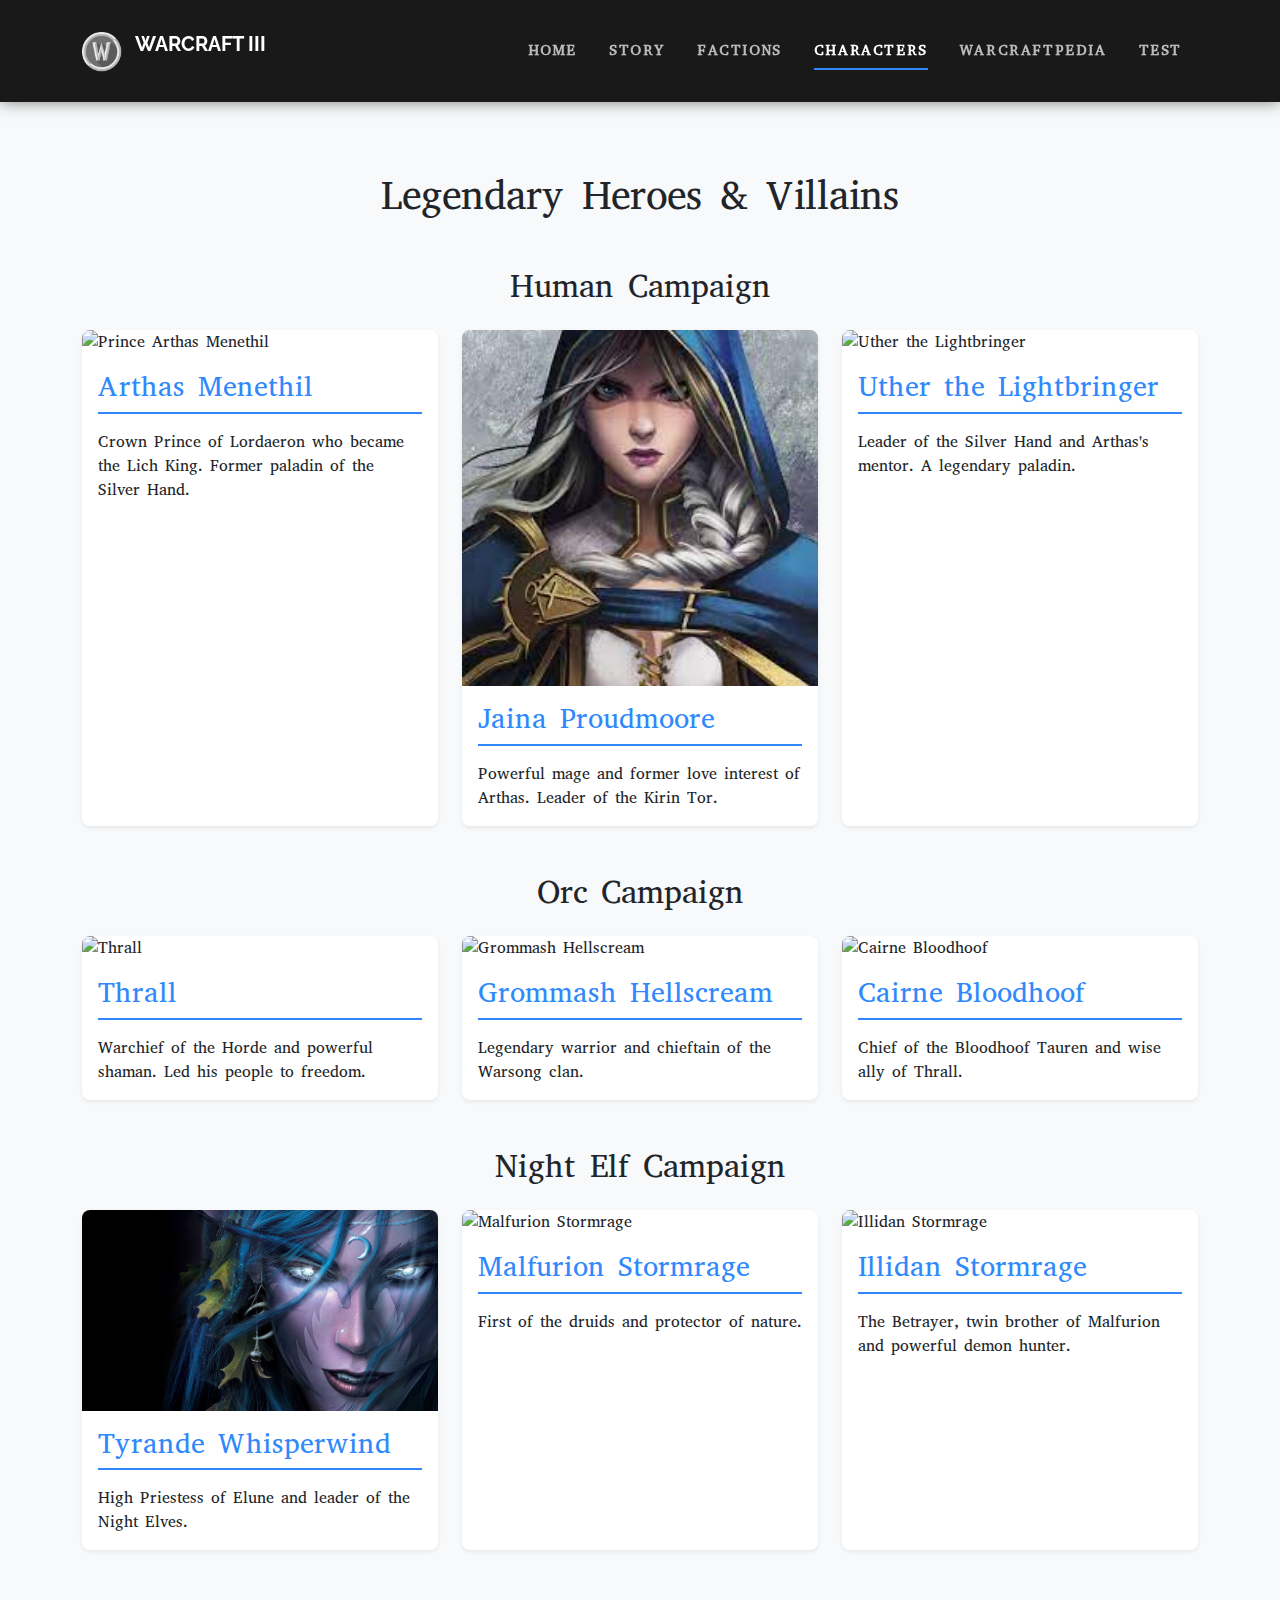
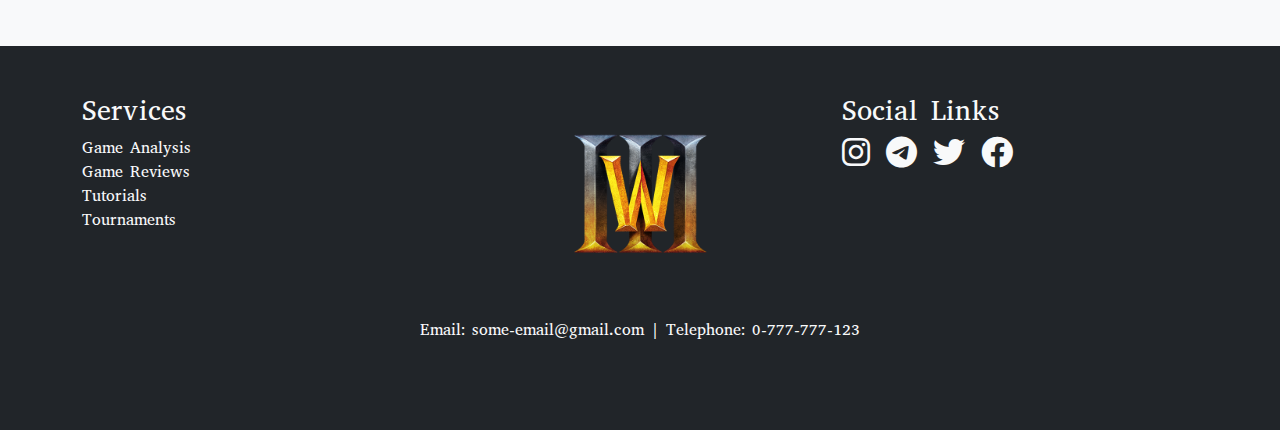
==== commit cf77e076: "UI/UX changes" ====
--- a/characters.html
+++ b/characters.html
@@ -4,174 +4,186 @@
         <title>Warcraft 3 - Characters</title>
         <meta charset="UTF-8">
         <meta name="viewport" content="width=device-width, initial-scale=1.0">
-        <meta name="description" content="Learn about the main characters of Warcraft 3, including Arthas, Thrall, Jaina, and more">
-        <link href='https://fonts.googleapis.com/css?family=Abyssinica+SIL' rel='stylesheet'>
+        <meta name="description" content="Learn about the legendary heroes and villains of Warcraft 3">
+        <!-- Bootstrap CSS -->
+        <link href="https://cdn.jsdelivr.net/npm/bootstrap@5.3.2/dist/css/bootstrap.min.css" rel="stylesheet">
+        <!-- Font Awesome -->
+        <link href="https://cdnjs.cloudflare.com/ajax/libs/font-awesome/6.0.0/css/all.min.css" rel="stylesheet">
+        <!-- Google Fonts -->
+        <link href='https://fonts.googleapis.com/css?family=Abyssinica+SIL|Raleway:400,700&display=swap' rel='stylesheet'>
+        <!-- Custom CSS -->
         <link rel="stylesheet" type="text/css" href="style.css">
+        <!-- Favicon -->
         <link rel="icon" type="image/png" href="images/icons/logo.png">
     </head>
-    <body>
-        <header>
-            <div class="headerContainer">
-                <div class="item">
-                    <img src="images/icons/logo.png" alt="Warcraft 3 Logo" height="40">
+    <body class="bg-light">
+        <!-- Enhanced Navigation -->
+        <nav class="navbar navbar-expand-lg navbar-dark fixed-top py-3" id="mainNav">
+            <div class="container">
+                <a class="navbar-brand" href="index.html">
+                    <img src="images/icons/logo.png" alt="Warcraft 3 Logo" height="40" class="d-inline-block align-text-top">
+                    <span class="ms-2 fw-bold text-uppercase">Warcraft III</span>
+                </a>
+                <button class="navbar-toggler" type="button" data-bs-toggle="collapse" data-bs-target="#navbarNav"
+                    aria-controls="navbarNav" aria-expanded="false" aria-label="Toggle navigation">
+                    <span class="navbar-toggler-icon"></span>
+                </button>
+                <div class="collapse navbar-collapse" id="navbarNav">
+                    <ul class="navbar-nav ms-auto">
+                        <li class="nav-item"><a class="nav-link" href="index.html">Home</a></li>
+                        <li class="nav-item"><a class="nav-link" href="story.html">Story</a></li>
+                        <li class="nav-item"><a class="nav-link" href="factions.html">Factions</a></li>
+                        <li class="nav-item"><a class="nav-link active" href="characters.html">Characters</a></li>
+                        <li class="nav-item"><a class="nav-link" href="pedia.html">WarcraftPedia</a></li>
+                        <li class="nav-item"><a class="nav-link" href="test.html">Test</a></li>
+                    </ul>
                 </div>
-                <nav class="headerNav">
-                    <a href="index.html" class="navItem">Home</a>
-                    <a href="story.html" class="navItem">Story</a>
-                    <a href="factions.html" class="navItem">Factions</a>
-                    <a href="characters.html" class="navItem" aria-current="page">Characters</a>
-                    <a href="pedia.html" class="navItem">WarcraftPedia</a>
-                    <a href="test.html" class="navItem">Test</a>
-                </nav>
             </div>
-        </header>
-        <main>
-            <div class="mainContainer">
-                <article class="mainInfo">
-                    <h1>Main Characters</h1>
-                    <section id="Arthas" aria-labelledby="arthas-heading">
-                        <h2 id="arthas-heading">Arthas Menethil</h2>
-                        <p>Arthas Menethil was the heir to the throne of Lordaeron. He had a romantic relationship and was a well trained soldier. Everything looked promising for Arthas, but when the Scourge launched the plague invasion on his homeland, he became more and more possessed trying to find a way to end it. He slowly lost his way of judgement, and soon ordered the entire city of Stratholme to be purged. From here, Arthas lost more and more of his judgement, which eventually led him to claim the cursed runeblade, Frostmourne, for himself in order to save his homeland. The runeblade tormented his body and he soon became one of the most powerful and evil beings in Azeroth.</p>
-                    </section>
-                    
-                    <section id="Jaina" aria-labelledby="jaina-heading">
-                        <h2 id="jaina-heading">Jaina Proudmoore</h2>
-                        <p>Jaina Proudmoore is the leader of the Alliance city of Theramore Harbor and was a major supporting character in Warcraft 3. She is the daughter of Grand Admiral Daelin Proudmoore and one of the most powerful human sorceress on Azeroth. She and Arthas shared a strong friendship that led to very serious romance, however the Scourge invasion and their duties to Dalaran and Lordaeron forced them to put their relationship on hold for a time.</p>
-                        <p>In Warcraft III, Jaina Proudmore is best know for leaving Arthas' side when he decides the best way to stop the outbreak of the plague is the purge the city of Stratholme. When Uther refused to purge the city as ordered, Arthas charged him with treason and disbanded the Order of the Silver Hand. He demanded that any true to the king stay with him and see to the town's destruction. Jaina turned and followed Uther to Arthas' surprise. She left just as the invasion of Lordaeron began, saving thousands of citizens from the Scourge invasion.</p>
-                    </section>
+        </nav>
 
-                    <section id="KelTuzad" aria-labelledby="kelthuzad-heading">
-                        <h2 id="kelthuzad-heading">Kel'Thuzad</h2>
-                        <p>Kel'Thuzad was originally a mage of the Kirin Tor, but he was later enslaved by the Lich King. He founded the Cult of the Damned, a group that worshipped the Lich King. He became one of the Lich King's most important servants, and he was responsible for unleashing the undeath plague in Lordaeron. Kel'Thuzad was slain by Arthas, who then later resurrected by him as a lich, so he could summon Archimonde the Defiler. Kel'Thuzad was tasked by the Lich King with commanding the Scourge of Lordaeron from his necropolis, Naxxramas.</p>
-                    </section>
+        <!-- Main Content -->
+        <main class="container py-5 mt-5">
+            <h1 class="text-center mb-5">Legendary Heroes & Villains</h1>
 
-                    <section id="Anubarak" aria-labelledby="anubarak-heading">
-                        <h2 id="anubarak-heading">Anub'arak</h2>
-                        <p>Anub'Arak was one of the many nerubians killed in the War of the Spider. He was then mummified after the war. Anub'arak is forced to use his powers against any resistances to the Scrouge. Even if it was his former subjects, Anub'arak was ordered to kill them if they opposed the undead.</p>
-                    </section>
-
-                    <section id="Medivh" aria-labelledby="medivh-heading">
-                        <h2 id="medivh-heading">Medivh</h2>
-                        <p>Magna Medivh was the last Guardian of Tirisfal, part of a secret order and bestowed with great powers to protect the world from demonic corruption of magic, safeguard Azeroth from the demons and the Burning Legion. He is the son Magna Aegwynn, one of the greatest Guardians of Tirisfal, who fought and ultimately defeated the Lord of the Burning Legion, Sargeras.</p>
-                        <p>Medivh was corrupted even before birth, and possessed by the avatar of Sargeras who used Medivh in his plan to conquer Azeroth. Sargeras manipulated Medivh to contact the warlock, Gul'dan, and together they opened the Dark Portal, which allowed the Burning Legion to begin its invasion of Azeroth. Khadgar, Medivh's young apprentice, would be the first to discover that it was Medivh who brought the orcs to Azeroth and Medivh was killed shortly after by his old friend, Lothar in the tower of Karazhan.</p>
-                    </section>
-
-                    <section id="Sylvanas" aria-labelledby="sylvanas-heading">
-                        <h2 id="sylvanas-heading">Sylvanas Windrunner</h2>
-                        <p>Sylvanas is the middle child of the Windrunner sisters, and was a former High Elf ranger, who fought in the second and third wars. During the third war, Sylvanas was a defender of Silvermoon during the invasion of the Scourge. She battled against the forces being led by Arthas Menethil, but was pushed back into a constant retreat by the seemingly endless horde of undead at his command. Eventually, Arthas took on Sylvanas himself, and she was wounded mortally during the fight.</p>
-                        <p>Arthas however, would not give her the peace that death would bring her, and instead her tortured what remained of her, until finally she died. As a means of petty revenge, Arthas brought Sylvanas back as one of the first High Elf banshees. As a mindless tool of the Scourge, she helped lay siege to her own homelands, and aided Arthas in his quest to take control of the Sunwell.</p>
-                    </section>
-
-                    <section id="Thrall" aria-labelledby="thrall-heading">
-                        <h2 id="thrall-heading">Thrall</h2>
-                        <p>A prominent character in Blizzard Entertainment's Warcraft universe, Thrall initially became a primary character in the Warcraft storyline through his role as warchief of the orcs in Warcraft III: Reign of Chaos, a role which Blizzard continues to expand upon in World of Warcraft.</p>
-                    </section>
-
-                    <section id="Tyrande" aria-labelledby="tyrande-heading">
-                        <h2 id="tyrande-heading">Tyrande Whisperwind</h2>
-                        <p>Tyrande is the current High Priestess of Elune and the leader of the Night Elves. She awakened her beloved, Malfurion Stormrage, when the Burning Legion invaded Azeroth for a second time, and helped him fight them off.</p>
-                        <p>Recently, she and others managed to reawaken Malfurion from his trapped state in the Emerald Dream and fight off the Nightmare Lorde. Afterwards, they were finally formally married together, with the friends and leaders of some of the Dragonflights giving them their blessing.</p>
-                    </section>
-                </article>
-
-                <aside class="mainList">
-                    <nav aria-label="Character Navigation">
-                        <h2>Character List</h2>
-                        <hr aria-hidden="true">
-                        <ul>
-                            <li><a href="#Arthas">Arthas Menethil</a></li>
-                            <li><a href="#Jaina">Jaina Proudmoore</a></li>
-                            <li><a href="#KelTuzad">Kel'Thuzad</a></li>
-                            <li><a href="#Anubarak">Anub'arak</a></li>
-                            <li><a href="#Medivh">Medivh</a></li>
-                            <li><a href="#Sylvanas">Sylvanas Windrunner</a></li>
-                            <li><a href="#Thrall">Thrall</a></li>
-                            <li><a href="#Tyrande">Tyrande Whisperwind</a></li>
-                        </ul>
-                    </nav>
-
-                    <section class="imageContainer" aria-label="Character Portraits">
-                        <h2>Gallery</h2>
-                        <figure>
-                            <a href="#Arthas">
-                                <img src="images/characters/Arthas.jpg" alt="Portrait of Arthas Menethil">
-                                <figcaption>Arthas Menethil</figcaption>
-                            </a>
-                        </figure>
-                        <figure>
-                            <a href="#Thrall">
-                                <img src="images/characters/Thrall.jpg" alt="Portrait of Thrall">
-                                <figcaption>Thrall</figcaption>
-                            </a>
-                        </figure>
-                        <figure>
-                            <a href="#Jaina">
-                                <img src="images/characters/jaina.jpg" alt="Portrait of Jaina Proudmoore">
-                                <figcaption>Jaina Proudmoore</figcaption>
-                            </a>
-                        </figure>
-                        <figure>
-                            <a href="#Tyrande">
-                                <img src="images/characters/tyrande.jpg" alt="Portrait of Tyrande Whisperwind">
-                                <figcaption>Tyrande Whisperwind</figcaption>
-                            </a>
-                        </figure>
-                    </section>
-                </aside>
-            </div>
-        </main>
-        <footer>
-            <div class="footer">
-                <div class="footerContainer">
-                    <div class="listContainer">
-                        <div class="listLeft">
-                            <h2>Services</h2>
-                            <ul>
-                                <li><a href="#game-analysis">Game Analysis</a></li>
-                                <li><a href="#game-reviews">Game Reviews</a></li>
-                                <li><a href="#tutorials">Tutorials</a></li>
-                                <li><a href="#tournaments">Tournaments</a></li>
-                            </ul>
-                        </div>
-                        <img src="images/icons/footer-logo.png" alt="Warcraft 3 Footer Logo" width="300">
-                        <div class="listRight">
-                            <h2>About</h2>
-                            <ul>
-                                <li><a href="index.html">Home</a></li>
-                                <li><a href="story.html">Story</a></li>
-                                <li><a href="factions.html">Factions</a></li>
-                                <li><a href="characters.html">Characters</a></li>
-                                <li><a href="pedia.html">WarcraftPedia</a></li>
-                            </ul>
+            <!-- Human Characters -->
+            <section class="mb-5">
+                <h2 class="text-center mb-4">Human Campaign</h2>
+                <div class="row g-4">
+                    <div class="col-md-6 col-lg-4">
+                        <div class="card h-100 shadow-sm">
+                            <img src="images/characters/arthas.jpg" class="card-img-top" alt="Prince Arthas Menethil">
+                            <div class="card-body">
+                                <h3 class="card-title">Arthas Menethil</h3>
+                                <p class="card-text">Crown Prince of Lordaeron who became the Lich King. Former paladin of the Silver Hand.</p>
+                            </div>
                         </div>
                     </div>
-                    <div class="companyInfo">
-                        <h2>Company Information</h2>
-                        <p>We specialize in providing comprehensive services for all your Warcraft 3 needs. Whether you're organizing a tournament, seeking expert coaching, or looking to host a memorable Warcraft 3 event, we've got you covered.
-                        Our team of seasoned professionals is dedicated to delivering top-notch experiences tailored to your specific requirements. Trust us to elevate your Warcraft 3 journey to new heights with our unparalleled services and passion for the game.
-                        </p>
+                    <div class="col-md-6 col-lg-4">
+                        <div class="card h-100 shadow-sm">
+                            <img src="images/characters/jaina.jpg" class="card-img-top" alt="Jaina Proudmoore">
+                            <div class="card-body">
+                                <h3 class="card-title">Jaina Proudmoore</h3>
+                                <p class="card-text">Powerful mage and former love interest of Arthas. Leader of the Kirin Tor.</p>
+                            </div>
+                        </div>
                     </div>
-                    <div class="socialLinks">
-                        <a href="#instagram" aria-label="Follow us on Instagram">
-                            <img class="socialIcon" src="images/icons/insta.png" alt="Instagram Icon">
-                        </a>
-                        <a href="#telegram" aria-label="Join us on Telegram">
-                            <img class="socialIcon" src="images/icons/telegram.png" alt="Telegram Icon">
-                        </a>
-                        <a href="#twitter" aria-label="Follow us on Twitter">
-                            <img class="socialIcon" src="images/icons/twitter.png" alt="Twitter Icon">
-                        </a>
-                        <a href="#facebook" aria-label="Like us on Facebook">
-                            <img class="socialIcon" src="images/icons/facebook.png" alt="Facebook Icon">
-                        </a>
+                    <div class="col-md-6 col-lg-4">
+                        <div class="card h-100 shadow-sm">
+                            <img src="images/characters/uther.jpg" class="card-img-top" alt="Uther the Lightbringer">
+                            <div class="card-body">
+                                <h3 class="card-title">Uther the Lightbringer</h3>
+                                <p class="card-text">Leader of the Silver Hand and Arthas's mentor. A legendary paladin.</p>
+                            </div>
+                        </div>
                     </div>
-                    <div class="contactText">
-                        <p>Email: <a href="mailto:some-email@gmail.com">some-email@gmail.com</a></p>
-                        <p>Telephone: <a href="tel:0777777123">0-777-777-123</a></p>
+                </div>
+            </section>
+
+            <!-- Orc Characters -->
+            <section class="mb-5">
+                <h2 class="text-center mb-4">Orc Campaign</h2>
+                <div class="row g-4">
+                    <div class="col-md-6 col-lg-4">
+                        <div class="card h-100 shadow-sm">
+                            <img src="images/characters/thrall.jpg" class="card-img-top" alt="Thrall">
+                            <div class="card-body">
+                                <h3 class="card-title">Thrall</h3>
+                                <p class="card-text">Warchief of the Horde and powerful shaman. Led his people to freedom.</p>
+                            </div>
+                        </div>
                     </div>
-                    <p class="copyrightText">&copy; Andrei Kornev 2024</p>
+                    <div class="col-md-6 col-lg-4">
+                        <div class="card h-100 shadow-sm">
+                            <img src="images/characters/grom.jpg" class="card-img-top" alt="Grommash Hellscream">
+                            <div class="card-body">
+                                <h3 class="card-title">Grommash Hellscream</h3>
+                                <p class="card-text">Legendary warrior and chieftain of the Warsong clan.</p>
+                            </div>
+                        </div>
+                    </div>
+                    <div class="col-md-6 col-lg-4">
+                        <div class="card h-100 shadow-sm">
+                            <img src="images/characters/cairne.jpg" class="card-img-top" alt="Cairne Bloodhoof">
+                            <div class="card-body">
+                                <h3 class="card-title">Cairne Bloodhoof</h3>
+                                <p class="card-text">Chief of the Bloodhoof Tauren and wise ally of Thrall.</p>
+                            </div>
+                        </div>
+                    </div>
+                </div>
+            </section>
+
+            <!-- Night Elf Characters -->
+            <section class="mb-5">
+                <h2 class="text-center mb-4">Night Elf Campaign</h2>
+                <div class="row g-4">
+                    <div class="col-md-6 col-lg-4">
+                        <div class="card h-100 shadow-sm">
+                            <img src="images/characters/tyrande.jpg" class="card-img-top" alt="Tyrande Whisperwind">
+                            <div class="card-body">
+                                <h3 class="card-title">Tyrande Whisperwind</h3>
+                                <p class="card-text">High Priestess of Elune and leader of the Night Elves.</p>
+                            </div>
+                        </div>
+                    </div>
+                    <div class="col-md-6 col-lg-4">
+                        <div class="card h-100 shadow-sm">
+                            <img src="images/characters/malfurion.jpg" class="card-img-top" alt="Malfurion Stormrage">
+                            <div class="card-body">
+                                <h3 class="card-title">Malfurion Stormrage</h3>
+                                <p class="card-text">First of the druids and protector of nature.</p>
+                            </div>
+                        </div>
+                    </div>
+                    <div class="col-md-6 col-lg-4">
+                        <div class="card h-100 shadow-sm">
+                            <img src="images/characters/illidan.jpg" class="card-img-top" alt="Illidan Stormrage">
+                            <div class="card-body">
+                                <h3 class="card-title">Illidan Stormrage</h3>
+                                <p class="card-text">The Betrayer, twin brother of Malfurion and powerful demon hunter.</p>
+                            </div>
+                        </div>
+                    </div>
+                </div>
+            </section>
+        </main>
+
+        <!-- Footer -->
+        <footer class="bg-dark text-light py-5">
+            <div class="container">
+                <div class="row gy-4">
+                    <div class="col-lg-4">
+                        <h3>Services</h3>
+                        <ul class="list-unstyled">
+                            <li>Game Analysis</li>
+                            <li>Game Reviews</li>
+                            <li>Tutorials</li>
+                            <li>Tournaments</li>
+                        </ul>
+                    </div>
+                    <div class="col-lg-4 text-center">
+                        <img src="images/icons/footer-logo.png" alt="Warcraft 3 Footer Logo" width="200">
+                    </div>
+                    <div class="col-lg-4">
+                        <h3>Social Links</h3>
+                        <div class="d-flex gap-3">
+                            <a href="#" class="text-light"><i class="fab fa-instagram fa-2x"></i></a>
+                            <a href="#" class="text-light"><i class="fab fa-telegram fa-2x"></i></a>
+                            <a href="#" class="text-light"><i class="fab fa-twitter fa-2x"></i></a>
+                            <a href="#" class="text-light"><i class="fab fa-facebook fa-2x"></i></a>
+                        </div>
+                    </div>
+                </div>
+                <div class="row mt-4">
+                    <div class="col text-center">
+                        <p class="mb-0">Email: some-email@gmail.com | Telephone: 0-777-777-123</p>
+                        <p class="text-muted">Andrei Kornev 2024.</p>
+                    </div>
                 </div>
             </div>
         </footer>
+
+        <!-- Bootstrap Bundle JS -->
+        <script src="https://cdn.jsdelivr.net/npm/bootstrap@5.3.2/dist/js/bootstrap.bundle.min.js"></script>
     </body>
-</html>+</html>
--- a/style.css
+++ b/style.css
@@ -116,7 +116,7 @@
 
 /* Card Styles */
 .card {
-    transition: transform 0.3s ease, box-shadow 0.3s ease;
+    transition: transform 0.3s ease-in-out, box-shadow 0.3s ease-in-out;
     border: none;
     border-radius: 0.5rem;
     overflow: hidden;
@@ -124,7 +124,7 @@
 
 .card:hover {
     transform: translateY(-5px);
-    box-shadow: 0 10px 20px rgba(0, 0, 0, 0.1);
+    box-shadow: 0 10px 20px rgba(0, 0, 0, 0.1) !important;
 }
 
 /* Social Media Grid */
@@ -192,29 +192,73 @@
     }
 }
 
-/* Responsive Adjustments */
-@media (max-width: 768px) {
-    #mainNav .navbar-nav .nav-item .nav-link {
-        padding: 0.75rem;
-    }
-
-    .hero {
-        min-height: 40vh;
-    }
-
-    .image-grid {
-        grid-template-columns: repeat(auto-fit, minmax(200px, 1fr));
-    }
-}
-
-/* Animations */
+/* WarcraftPedia specific styles */
+.card {
+    border: none;
+    transition: transform 0.3s ease-in-out, box-shadow 0.3s ease-in-out;
+}
+
+.card:hover {
+    transform: translateY(-5px);
+    box-shadow: 0 10px 20px rgba(0, 0, 0, 0.1) !important;
+}
+
+.nav-pills .nav-link {
+    color: var(--wc-dark);
+    background-color: var(--wc-gray);
+    margin: 0 5px;
+    transition: all 0.3s ease;
+}
+
+.nav-pills .nav-link:hover {
+    background-color: var(--wc-primary);
+    color: var(--wc-light);
+}
+
+.nav-pills .nav-link.active {
+    background-color: var(--wc-primary);
+}
+
+.accordion-button:not(.collapsed) {
+    background-color: var(--wc-primary);
+    color: var(--wc-light);
+}
+
+.accordion-button:focus {
+    box-shadow: 0 0 0 0.25rem rgba(47, 137, 252, 0.25);
+}
+
+.list-group-item {
+    border: none;
+    padding: 0.75rem 1.25rem;
+    transition: background-color 0.3s ease;
+}
+
+.list-group-item:hover {
+    background-color: var(--wc-gray);
+}
+
+.card-title {
+    color: var(--wc-primary);
+    border-bottom: 2px solid var(--wc-primary);
+    padding-bottom: 0.5rem;
+    margin-bottom: 1rem;
+}
+
+/* Animation for content loading */
 .fade-in {
     animation: fadeIn 0.5s ease-in;
 }
 
 @keyframes fadeIn {
-    from { opacity: 0; transform: translateY(20px); }
-    to { opacity: 1; transform: translateY(0); }
+    from {
+        opacity: 0;
+        transform: translateY(20px);
+    }
+    to {
+        opacity: 1;
+        transform: translateY(0);
+    }
 }
 
 /* Accessibility */
@@ -237,4 +281,15 @@
 
 :focus:not(:focus-visible) {
     outline: none;
-}+}
+
+/* Responsive adjustments */
+@media (max-width: 768px) {
+    .nav-pills .nav-link {
+        margin: 5px 0;
+    }
+    
+    .card {
+        margin-bottom: 2rem;
+    }
+}
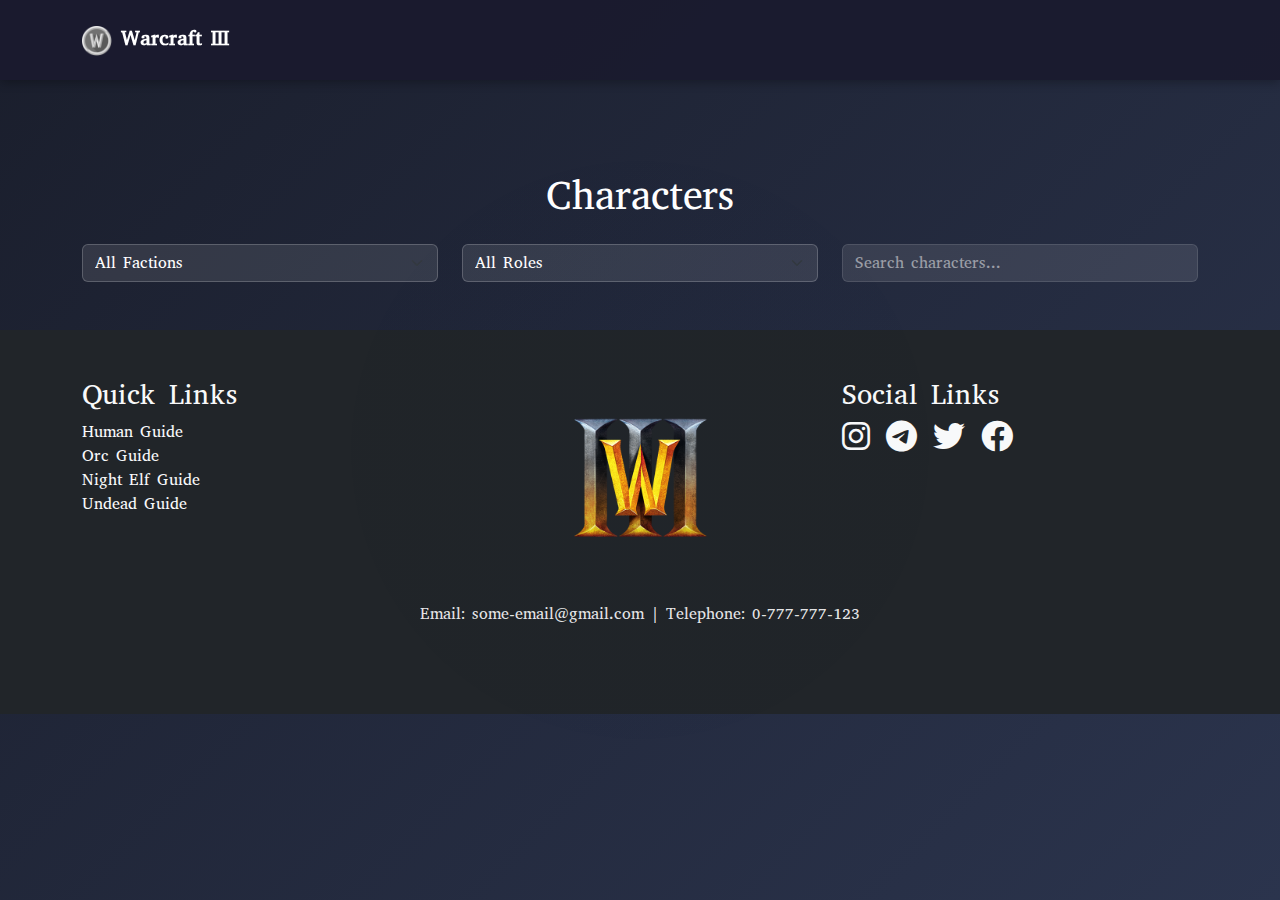
==== commit d7dd026e: "feat: Comprehensive security and system improvements" ====
--- a/characters.html
+++ b/characters.html
@@ -4,146 +4,81 @@
         <title>Warcraft 3 - Characters</title>
         <meta charset="UTF-8">
         <meta name="viewport" content="width=device-width, initial-scale=1.0">
-        <meta name="description" content="Learn about the legendary heroes and villains of Warcraft 3">
-        <!-- Bootstrap CSS -->
+        <meta name="description" content="Meet the legendary heroes and villains of Warcraft III, including Arthas, Thrall, and more">
+        <meta name="theme-color" content="#2f89fc">
+        
+        <!-- Preload critical assets -->
+        <link rel="preload" href="https://fonts.googleapis.com/css?family=Abyssinica+SIL|Raleway:400,700&display=swap" as="style">
+        <link rel="preload" href="style.css" as="style">
+        <link rel="preload" href="scripts.js" as="script">
+        
+        <!-- Stylesheets -->
         <link href="https://cdn.jsdelivr.net/npm/bootstrap@5.3.2/dist/css/bootstrap.min.css" rel="stylesheet">
-        <!-- Font Awesome -->
         <link href="https://cdnjs.cloudflare.com/ajax/libs/font-awesome/6.0.0/css/all.min.css" rel="stylesheet">
-        <!-- Google Fonts -->
-        <link href='https://fonts.googleapis.com/css?family=Abyssinica+SIL|Raleway:400,700&display=swap' rel='stylesheet'>
-        <!-- Custom CSS -->
-        <link rel="stylesheet" type="text/css" href="style.css">
-        <!-- Favicon -->
+        <link href="https://fonts.googleapis.com/css?family=Abyssinica+SIL|Raleway:400,700&display=swap" rel="stylesheet">
+        <link rel="stylesheet" href="style.css">
         <link rel="icon" type="image/png" href="images/icons/logo.png">
     </head>
     <body class="bg-light">
-        <!-- Enhanced Navigation -->
-        <nav class="navbar navbar-expand-lg navbar-dark fixed-top py-3" id="mainNav">
-            <div class="container">
-                <a class="navbar-brand" href="index.html">
-                    <img src="images/icons/logo.png" alt="Warcraft 3 Logo" height="40" class="d-inline-block align-text-top">
-                    <span class="ms-2 fw-bold text-uppercase">Warcraft III</span>
-                </a>
-                <button class="navbar-toggler" type="button" data-bs-toggle="collapse" data-bs-target="#navbarNav"
-                    aria-controls="navbarNav" aria-expanded="false" aria-label="Toggle navigation">
-                    <span class="navbar-toggler-icon"></span>
-                </button>
-                <div class="collapse navbar-collapse" id="navbarNav">
-                    <ul class="navbar-nav ms-auto">
-                        <li class="nav-item"><a class="nav-link" href="index.html">Home</a></li>
-                        <li class="nav-item"><a class="nav-link" href="story.html">Story</a></li>
-                        <li class="nav-item"><a class="nav-link" href="factions.html">Factions</a></li>
-                        <li class="nav-item"><a class="nav-link active" href="characters.html">Characters</a></li>
-                        <li class="nav-item"><a class="nav-link" href="pedia.html">WarcraftPedia</a></li>
-                        <li class="nav-item"><a class="nav-link" href="test.html">Test</a></li>
-                    </ul>
-                </div>
-            </div>
-        </nav>
-
-        <!-- Main Content -->
-        <main class="container py-5 mt-5">
-            <h1 class="text-center mb-5">Legendary Heroes & Villains</h1>
-
-            <!-- Human Characters -->
-            <section class="mb-5">
-                <h2 class="text-center mb-4">Human Campaign</h2>
-                <div class="row g-4">
-                    <div class="col-md-6 col-lg-4">
-                        <div class="card h-100 shadow-sm">
-                            <img src="images/characters/arthas.jpg" class="card-img-top" alt="Prince Arthas Menethil">
-                            <div class="card-body">
-                                <h3 class="card-title">Arthas Menethil</h3>
-                                <p class="card-text">Crown Prince of Lordaeron who became the Lich King. Former paladin of the Silver Hand.</p>
-                            </div>
-                        </div>
-                    </div>
-                    <div class="col-md-6 col-lg-4">
-                        <div class="card h-100 shadow-sm">
-                            <img src="images/characters/jaina.jpg" class="card-img-top" alt="Jaina Proudmoore">
-                            <div class="card-body">
-                                <h3 class="card-title">Jaina Proudmoore</h3>
-                                <p class="card-text">Powerful mage and former love interest of Arthas. Leader of the Kirin Tor.</p>
-                            </div>
-                        </div>
-                    </div>
-                    <div class="col-md-6 col-lg-4">
-                        <div class="card h-100 shadow-sm">
-                            <img src="images/characters/uther.jpg" class="card-img-top" alt="Uther the Lightbringer">
-                            <div class="card-body">
-                                <h3 class="card-title">Uther the Lightbringer</h3>
-                                <p class="card-text">Leader of the Silver Hand and Arthas's mentor. A legendary paladin.</p>
-                            </div>
-                        </div>
+        <header>
+            <!-- Navigation -->
+            <nav class="navbar navbar-expand-lg navbar-dark fixed-top" id="mainNav">
+                <div class="container">
+                    <a class="navbar-brand" href="index.html">
+                        <img src="images/icons/logo.png" alt="Warcraft III Logo" width="30" height="30">
+                        Warcraft III
+                    </a>
+                    <button class="navbar-toggler" type="button" data-bs-toggle="collapse" data-bs-target="#navbarNav"
+                            aria-controls="navbarNav" aria-expanded="false" aria-label="Toggle navigation">
+                        <span class="navbar-toggler-icon"></span>
+                    </button>
+                    <div class="collapse navbar-collapse" id="navbarNav">
+                        <ul class="navbar-nav ms-auto">
+                            <li class="nav-item"><a class="nav-link" href="index.html">Home</a></li>
+                            <li class="nav-item"><a class="nav-link" href="story.html">Story</a></li>
+                            <li class="nav-item"><a class="nav-link" href="factions.html">Factions</a></li>
+                            <li class="nav-item"><a class="nav-link active" href="characters.html">Characters</a></li>
+                            <li class="nav-item"><a class="nav-link" href="pedia.html">WarcraftPedia</a></li>
+                            <li class="nav-item"><a class="nav-link" href="test.html">Test</a></li>
+                        </ul>
                     </div>
                 </div>
-            </section>
+            </nav>
+        </header>
 
-            <!-- Orc Characters -->
-            <section class="mb-5">
-                <h2 class="text-center mb-4">Orc Campaign</h2>
-                <div class="row g-4">
-                    <div class="col-md-6 col-lg-4">
-                        <div class="card h-100 shadow-sm">
-                            <img src="images/characters/thrall.jpg" class="card-img-top" alt="Thrall">
-                            <div class="card-body">
-                                <h3 class="card-title">Thrall</h3>
-                                <p class="card-text">Warchief of the Horde and powerful shaman. Led his people to freedom.</p>
-                            </div>
-                        </div>
+        <main class="container py-5 mt-5">
+            <div class="alert-container" role="alert" aria-live="polite"></div>
+            
+            <section class="characters-section">
+                <h1 class="text-center mb-4">Characters</h1>
+                
+                <!-- Filters -->
+                <div class="row mb-4">
+                    <div class="col-md-4">
+                        <select class="form-select" id="faction-filter">
+                            <option value="">All Factions</option>
+                            <option value="alliance">Alliance</option>
+                            <option value="horde">Horde</option>
+                            <option value="undead">Undead Scourge</option>
+                            <option value="nightelf">Night Elves</option>
+                        </select>
                     </div>
-                    <div class="col-md-6 col-lg-4">
-                        <div class="card h-100 shadow-sm">
-                            <img src="images/characters/grom.jpg" class="card-img-top" alt="Grommash Hellscream">
-                            <div class="card-body">
-                                <h3 class="card-title">Grommash Hellscream</h3>
-                                <p class="card-text">Legendary warrior and chieftain of the Warsong clan.</p>
-                            </div>
-                        </div>
+                    <div class="col-md-4">
+                        <select class="form-select" id="role-filter">
+                            <option value="">All Roles</option>
+                            <option value="hero">Hero</option>
+                            <option value="villain">Villain</option>
+                            <option value="support">Support</option>
+                        </select>
                     </div>
-                    <div class="col-md-6 col-lg-4">
-                        <div class="card h-100 shadow-sm">
-                            <img src="images/characters/cairne.jpg" class="card-img-top" alt="Cairne Bloodhoof">
-                            <div class="card-body">
-                                <h3 class="card-title">Cairne Bloodhoof</h3>
-                                <p class="card-text">Chief of the Bloodhoof Tauren and wise ally of Thrall.</p>
-                            </div>
-                        </div>
+                    <div class="col-md-4">
+                        <input type="text" class="form-control" id="character-search" placeholder="Search characters...">
                     </div>
                 </div>
-            </section>
 
-            <!-- Night Elf Characters -->
-            <section class="mb-5">
-                <h2 class="text-center mb-4">Night Elf Campaign</h2>
-                <div class="row g-4">
-                    <div class="col-md-6 col-lg-4">
-                        <div class="card h-100 shadow-sm">
-                            <img src="images/characters/tyrande.jpg" class="card-img-top" alt="Tyrande Whisperwind">
-                            <div class="card-body">
-                                <h3 class="card-title">Tyrande Whisperwind</h3>
-                                <p class="card-text">High Priestess of Elune and leader of the Night Elves.</p>
-                            </div>
-                        </div>
-                    </div>
-                    <div class="col-md-6 col-lg-4">
-                        <div class="card h-100 shadow-sm">
-                            <img src="images/characters/malfurion.jpg" class="card-img-top" alt="Malfurion Stormrage">
-                            <div class="card-body">
-                                <h3 class="card-title">Malfurion Stormrage</h3>
-                                <p class="card-text">First of the druids and protector of nature.</p>
-                            </div>
-                        </div>
-                    </div>
-                    <div class="col-md-6 col-lg-4">
-                        <div class="card h-100 shadow-sm">
-                            <img src="images/characters/illidan.jpg" class="card-img-top" alt="Illidan Stormrage">
-                            <div class="card-body">
-                                <h3 class="card-title">Illidan Stormrage</h3>
-                                <p class="card-text">The Betrayer, twin brother of Malfurion and powerful demon hunter.</p>
-                            </div>
-                        </div>
-                    </div>
+                <!-- Character Grid -->
+                <div class="row g-4" id="character-grid">
+                    <!-- Characters will be dynamically loaded here -->
                 </div>
             </section>
         </main>
@@ -153,12 +88,12 @@
             <div class="container">
                 <div class="row gy-4">
                     <div class="col-lg-4">
-                        <h3>Services</h3>
+                        <h3>Quick Links</h3>
                         <ul class="list-unstyled">
-                            <li>Game Analysis</li>
-                            <li>Game Reviews</li>
-                            <li>Tutorials</li>
-                            <li>Tournaments</li>
+                            <li><a class="text-light text-decoration-none" href="#human">Human Guide</a></li>
+                            <li><a class="text-light text-decoration-none" href="#orc">Orc Guide</a></li>
+                            <li><a class="text-light text-decoration-none" href="#nightelf">Night Elf Guide</a></li>
+                            <li><a class="text-light text-decoration-none" href="#undead">Undead Guide</a></li>
                         </ul>
                     </div>
                     <div class="col-lg-4 text-center">
@@ -183,7 +118,8 @@
             </div>
         </footer>
 
-        <!-- Bootstrap Bundle JS -->
+        <!-- Scripts -->
         <script src="https://cdn.jsdelivr.net/npm/bootstrap@5.3.2/dist/js/bootstrap.bundle.min.js"></script>
+        <script src="scripts.js"></script>
     </body>
 </html>
--- a/style.css
+++ b/style.css
@@ -1,66 +1,294 @@
 :root {
-    /* Color variables */
+    /* Color variables - removed duplicates */
     --wc-primary: #2f89fc;
     --wc-primary-hover: #1a7af0;
     --wc-dark: #121212;
     --wc-light: #ffffff;
     --wc-gray: #f8f9fa;
     --wc-border: rgba(255, 255, 255, 0.1);
-}
-
-/* Base styles */
+    --wc-bg-gradient: linear-gradient(135deg, #1a1e2c 0%, #2b344d 100%);
+    --wc-overlay: rgba(26, 26, 46, 0.95);
+}
+
+/* Base styles - consolidated */
 body {
     font-family: 'Abyssinica SIL', serif;
-    padding-top: 76px; /* Height of fixed navbar */
-}
-
-/* Enhanced Navigation */
+    padding-top: 76px;
+    background: var(--wc-bg-gradient);
+    background-attachment: fixed;
+    position: relative;
+    color: var(--wc-light);
+}
+
+/* Text color adjustments */
+body {
+    color: var(--wc-light); /* Sets default text color to white */
+}
+
+p, span, li, td, th, label, input, textarea {
+    color: rgba(255, 255, 255, 0.9); /* Slightly softer white for better readability */
+}
+
+/* Link colors */
+a {
+    color: var(--wc-primary);
+    transition: color 0.3s ease;
+}
+
+a:hover {
+    color: var(--wc-primary-hover);
+}
+
+/* Form elements */
+input, textarea, select {
+    background-color: rgba(255, 255, 255, 0.1) !important;
+    border: 1px solid rgba(255, 255, 255, 0.2) !important;
+    color: var(--wc-light) !important;
+}
+
+input::placeholder, textarea::placeholder {
+    color: rgba(255, 255, 255, 0.5) !important;
+}
+
+/* List items */
+.list-group-item {
+    background-color: rgba(255, 255, 255, 0.05);
+    color: var(--wc-light);
+    border-color: rgba(255, 255, 255, 0.1);
+}
+
+/* List items in Advantages/Disadvantages sections */
+.list-group-item {
+    background-color: rgba(255, 255, 255, 0.05);
+    border-color: rgba(255, 255, 255, 0.1);
+}
+
+.list-group-item i.fa-check {
+    color: #28a745; /* Green color for advantages */
+}
+
+.list-group-item i.fa-times {
+    color: #dc3545; /* Red color for disadvantages */
+}
+
+/* Text color for list items */
+.list-group-item {
+    color: var(--wc-dark) !important; /* Dark color for better visibility */
+    background-color: rgba(255, 255, 255, 0.9) !important; /* Light background */
+}
+
+/* Hover effect for list items */
+.list-group-item:hover {
+    background-color: rgba(255, 255, 255, 1) !important;
+    transform: translateX(5px);
+    transition: all 0.3s ease;
+}
+
+/* Card text */
+.card-text {
+    color: var(--wc-light) !important;
+}
+
+/* Navigation text */
+.nav-link {
+    color: rgba(255, 255, 255, 0.8) !important;
+}
+
+.nav-link:hover, .nav-link.active {
+    color: var(--wc-light) !important;
+}
+
+/* Table text */
+table {
+    color: var(--wc-light) !important;
+}
+
+/* Decorative background pattern */
+body::before {
+    content: '';
+    position: fixed;
+    top: 0;
+    left: 0;
+    width: 100%;
+    height: 100%;
+    background-image: url('images/pattern.png'), 
+                      radial-gradient(circle at 50% 50%, rgba(47, 137, 252, 0.1) 0%, transparent 60%);
+    background-size: 200px 200px, cover;
+    opacity: 0.05;
+    pointer-events: none;
+    z-index: 0;
+}
+
+/* Navigation Styles */
 #mainNav {
-    background-color: rgba(0, 0, 0, 0.9);
-    box-shadow: 0 0 15px rgba(0, 0, 0, 0.5);
-    transition: all 0.3s ease-in-out;
-    backdrop-filter: blur(8px);
+    background-color: rgba(26, 26, 46, 0.95);
+    transition: all 0.3s ease;
+    padding: 1rem 0;
+    box-shadow: 0 2px 10px rgba(0, 0, 0, 0.3);
 }
 
 #mainNav .navbar-brand {
-    font-family: 'Raleway', sans-serif;
+    color: #fff;
     font-weight: 700;
-    color: var(--wc-light);
-}
-
-#mainNav .navbar-nav .nav-item .nav-link {
-    font-size: 0.9rem;
-    font-weight: 700;
-    text-transform: uppercase;
-    letter-spacing: 0.1rem;
-    padding: 1.5rem 1rem;
-    color: rgba(255, 255, 255, 0.7);
+}
+
+#mainNav .navbar-nav .nav-link {
+    color: rgba(255, 255, 255, 0.8);
+    padding: 0.75rem 1rem;
+    transition: all 0.3s ease;
+}
+
+#mainNav .navbar-nav .nav-link:hover,
+#mainNav .navbar-nav .nav-link:active {
+    color: #ffc107;
+}
+
+#mainNav .navbar-nav .nav-link.active {
+    color: #ffc107;
+}
+
+/* Faction Sections Styles */
+.faction-section {
+    padding: 2rem 0;
+    border-bottom: 1px solid rgba(0, 0, 0, 0.1);
+}
+
+.faction-section:last-child {
+    border-bottom: none;
+}
+
+.faction-section h2 {
+    color: #2c3e50;
+    font-family: 'Abyssinica SIL', serif;
     position: relative;
-    transition: all 0.3s ease;
-}
-
-#mainNav .navbar-nav .nav-item .nav-link:hover,
-#mainNav .navbar-nav .nav-item .nav-link:focus,
-#mainNav .navbar-nav .nav-item .nav-link.active {
-    color: var(--wc-light);
-}
-
-#mainNav .navbar-nav .nav-item .nav-link::after {
+    padding-bottom: 0.5rem;
+}
+
+.faction-section h2::after {
     content: '';
     position: absolute;
-    bottom: 1rem;
-    left: 1rem;
-    right: 1rem;
-    height: 2px;
-    background-color: var(--wc-primary);
-    transform: scaleX(0);
+    bottom: 0;
+    left: 0;
+    width: 60px;
+    height: 3px;
+    background-color: #ffc107;
+}
+
+.faction-section img {
     transition: transform 0.3s ease;
 }
 
-#mainNav .navbar-nav .nav-item .nav-link:hover::after,
-#mainNav .navbar-nav .nav-item .nav-link:focus::after,
-#mainNav .navbar-nav .nav-item .nav-link.active::after {
-    transform: scaleX(1);
+.faction-section img:hover {
+    transform: scale(1.02);
+}
+
+.faction-section ul li {
+    margin-bottom: 0.5rem;
+    color: #495057;
+}
+
+/* Responsive Adjustments */
+@media (max-width: 991.98px) {
+    #mainNav {
+        padding: 0.5rem 0;
+    }
+    
+    .navbar-collapse {
+        background-color: rgba(26, 26, 46, 0.98);
+        padding: 1rem;
+        border-radius: 0.5rem;
+        margin-top: 0.5rem;
+    }
+}
+
+@media (max-width: 767.98px) {
+    .faction-section .row {
+        text-align: center;
+    }
+    
+    .faction-section h2::after {
+        left: 50%;
+        transform: translateX(-50%);
+    }
+    
+    .faction-section ul {
+        display: inline-block;
+        text-align: left;
+    }
+}
+
+/* Scroll Effect */
+#mainNav.navbar-scrolled {
+    background: rgba(13, 17, 23, 0.98);
+    padding-top: 0.5rem;
+    padding-bottom: 0.5rem;
+}
+
+/* Dropdown Menus */
+#mainNav .dropdown-menu {
+    background: rgba(13, 17, 23, 0.95);
+    backdrop-filter: blur(10px);
+    border: 1px solid rgba(47, 137, 252, 0.2);
+    box-shadow: 0 8px 32px rgba(0, 0, 0, 0.3);
+}
+
+#mainNav .dropdown-item {
+    color: rgba(255, 255, 255, 0.8);
+    transition: all 0.3s ease;
+    padding: 0.75rem 1.5rem;
+}
+
+#mainNav .dropdown-item:hover {
+    background: rgba(47, 137, 252, 0.1);
+    color: var(--wc-primary);
+    transform: translateX(5px);
+}
+
+/* Mobile Navigation */
+@media (max-width: 991.98px) {
+    #mainNav .navbar-nav {
+        padding: 1rem 0;
+    }
+
+    #mainNav .nav-item {
+        padding: 0.25rem 0;
+    }
+
+    #mainNav .navbar-nav .nav-item .nav-link::before {
+        left: 0;
+        width: 3px;
+        height: 100%;
+        transform: scaleY(0);
+    }
+
+    #mainNav .navbar-nav .nav-item .nav-link:hover::before,
+    #mainNav .navbar-nav .nav-item .nav-link.active::before {
+        transform: scaleY(1);
+    }
+
+    #mainNav .dropdown-menu {
+        background: rgba(13, 17, 23, 0.5);
+        border: none;
+        padding: 0.5rem;
+    }
+}
+
+/* Add scroll animation */
+@keyframes navFadeIn {
+    from {
+        opacity: 0;
+        transform: translateY(-10px);
+    }
+    to {
+        opacity: 1;
+        transform: translateY(0);
+    }
+}
+
+#mainNav .nav-item {
+    animation: navFadeIn 0.5s ease forwards;
+    animation-delay: calc(var(--item-number) * 0.1s);
+    opacity: 0;
 }
 
 /* Hero Section */
@@ -112,19 +340,75 @@
     background: linear-gradient(transparent, rgba(0, 0, 0, 0.8));
     color: var(--wc-light);
     text-align: center;
-}
-
+    transition: transform 0.3s ease;
+}
+
+.image-grid .grid-item:hover img {
+    transform: scale(1.05);
+}
+
+.image-grid .grid-caption {
+    position: absolute;
+    bottom: 0;
+    left: 0;
+    right: 0;
+    padding: 1rem;
+    background: linear-gradient(transparent, rgba(0, 0, 0, 0.8));
+    color: var(--wc-light);
+    text-align: center;
+}
+
+/* Card Styles */
 /* Card Styles */
 .card {
     transition: transform 0.3s ease-in-out, box-shadow 0.3s ease-in-out;
     border: none;
     border-radius: 0.5rem;
     overflow: hidden;
-}
-
-.card:hover {
+    transition: transform 0.3s ease-in-out, box-shadow 0.3s ease-in-out;
+    border: none;
+    border-radius: 0.5rem;
+    overflow: hidden;
+}
+
+/* Card Styles */
+.card {
+    background-color: var(--wc-light);  /* White background */
+    border: none;
+    border-radius: 0.5rem;
+    overflow: hidden;
+    transition: transform 0.3s ease-in-out, box-shadow 0.3s ease-in-out;
+}
+
+/* Card text colors */
+.card-title {
+    color: var(--wc-dark) !important;  /* Dark color for titles */
+    font-weight: 600;
+    margin-bottom: 0.75rem;
+}
+
+.card-text {
+    color: var(--wc-dark) !important;  /* Dark color for text */
+}
+
+.card-body {
+    background-color: var(--wc-light);  /* White background */
+    color: var(--wc-dark);  /* Dark text */
+}
+
+/* Card hover effect */
+.card:not(.modal *):hover {
     transform: translateY(-5px);
     box-shadow: 0 10px 20px rgba(0, 0, 0, 0.1) !important;
+}
+
+/* Ensure badges and buttons remain readable */
+.card .badge {
+    color: var(--wc-light) !important;  /* White text for badges */
+}
+
+.card .btn-primary {
+    color: var(--wc-light) !important;  /* White text for primary buttons */
 }
 
 /* Social Media Grid */
@@ -185,8 +469,12 @@
     .card {
         background-color: #1e1e1e;
         border-color: var(--wc-border);
-    }
-
+        background-color: #1e1e1e;
+        border-color: var(--wc-border);
+    }
+
+    .card-body {
+        color: var(--wc-light);
     .card-body {
         color: var(--wc-light);
     }
@@ -204,8 +492,8 @@
 }
 
 .nav-pills .nav-link {
-    color: var(--wc-dark);
-    background-color: var(--wc-gray);
+    color: var(--wc-light);
+    background-color: rgba(255, 255, 255, 0.05);
     margin: 0 5px;
     transition: all 0.3s ease;
 }
@@ -217,6 +505,7 @@
 
 .nav-pills .nav-link.active {
     background-color: var(--wc-primary);
+    color: var(--wc-light);
 }
 
 .accordion-button:not(.collapsed) {
@@ -224,10 +513,77 @@
     color: var(--wc-light);
 }
 
+/* WarcraftPedia specific styles */
+.card {
+    border: none;
+    transition: transform 0.3s ease-in-out, box-shadow 0.3s ease-in-out;
+}
+
+.card:hover {
+    transform: translateY(-5px);
+    box-shadow: 0 10px 20px rgba(0, 0, 0, 0.1) !important;
+}
+
+.nav-pills .nav-link {
+    color: var(--wc-light);
+    background-color: rgba(255, 255, 255, 0.05);
+    margin: 0 5px;
+    transition: all 0.3s ease;
+}
+
+.nav-pills .nav-link:hover {
+    background-color: var(--wc-primary);
+    color: var(--wc-light);
+}
+
+.nav-pills .nav-link.active {
+    background-color: var(--wc-primary);
+    color: var(--wc-light);
+}
+
+.accordion-button:not(.collapsed) {
+    background-color: var(--wc-primary);
+    color: var(--wc-light);
+}
+
 .accordion-button:focus {
     box-shadow: 0 0 0 0.25rem rgba(47, 137, 252, 0.25);
 }
 
+.list-group-item {
+    border: none;
+    padding: 0.75rem 1.25rem;
+    transition: background-color 0.3s ease;
+}
+
+.list-group-item:hover {
+    background-color: var(--wc-gray);
+}
+
+.card-title {
+    color: var(--wc-primary);
+    border-bottom: 2px solid var(--wc-primary);
+    padding-bottom: 0.5rem;
+    margin-bottom: 1rem;
+}
+
+/* Animation for content loading */
+.fade-in {
+    animation: fadeIn 0.5s ease-in;
+}
+
+@keyframes fadeIn {
+    from {
+        opacity: 0;
+        transform: translateY(20px);
+    }
+    to {
+        opacity: 1;
+        transform: translateY(0);
+    }
+}
+
+/* Accessibility */
 .list-group-item {
     border: none;
     padding: 0.75rem 1.25rem;
@@ -285,11 +641,636 @@
 
 /* Responsive adjustments */
 @media (max-width: 768px) {
-    .nav-pills .nav-link {
-        margin: 5px 0;
+    .imageContainer {
+        padding: 1rem 0;
     }
     
-    .card {
-        margin-bottom: 2rem;
-    }
-}
+    .figure {
+        margin-bottom: 1rem;
+    }
+}
+
+@media (max-width: 576px) {
+    .image-grid {
+        grid-template-columns: 1fr; /* Single column on very small devices */
+    }
+}
+
+.footerContainer {
+    display: flex;
+    flex-direction: column;
+    padding: 0 2rem;
+}
+
+.contactText {
+    margin-bottom: 1rem;
+    border-bottom: 1px solid rgba(255, 255, 255, 0.1); /* Optional: adds a subtle divider */
+    padding-bottom: 1.5rem;
+}
+
+.copyrightText {
+    margin-top: 1rem;
+    opacity: 0.7;
+}
+
+/* Content wrapper */
+.mainContainer {
+    position: relative;
+    z-index: 1;
+    background: var(--wc-overlay);
+    box-shadow: 0 0 30px rgba(0, 0, 0, 0.3);
+    border-radius: 8px;
+    margin: 2rem auto;
+    padding: 2rem;
+    max-width: 1200px;
+    backdrop-filter: blur(10px);
+    border: 1px solid rgba(255, 255, 255, 0.1);
+}
+
+/* Section styling */
+section {
+    background: rgba(255, 255, 255, 0.03);
+    border-radius: 8px;
+    padding: 2rem;
+    margin-bottom: 2rem;
+    border: 1px solid rgba(255, 255, 255, 0.05);
+    transition: transform 0.3s ease, box-shadow 0.3s ease;
+}
+
+section:hover {
+    transform: translateY(-2px);
+    box-shadow: 0 8px 24px rgba(0, 0, 0, 0.2);
+}
+
+/* Typography enhancements */
+h1, h2, h3 {
+    color: var(--wc-primary);
+    font-family: 'Raleway', sans-serif;
+    position: relative;
+    padding-bottom: 0.5rem;
+}
+
+h1::after, h2::after {
+    content: '';
+    position: absolute;
+    bottom: 0;
+    left: 0;
+    width: 60px;
+    height: 3px;
+    background: var(--wc-primary);
+    border-radius: 3px;
+}
+
+/* Card adjustments for dark theme */
+.card {
+    background: rgba(255, 255, 255, 0.05);
+    border: 1px solid rgba(255, 255, 255, 0.1);
+    backdrop-filter: blur(5px);
+}
+
+.card-body {
+    color: var(--wc-light);
+}
+
+/* Image container enhancement */
+.figure {
+    background: rgba(0, 0, 0, 0.2);
+    padding: 0.5rem;
+    border-radius: 8px;
+    border: 1px solid rgba(255, 255, 255, 0.05);
+}
+
+.figure-caption {
+    color: rgba(255, 255, 255, 0.7);
+}
+
+/* Scrollbar styling */
+::-webkit-scrollbar {
+    width: 10px;
+}
+
+::-webkit-scrollbar-track {
+    background: rgba(255, 255, 255, 0.1);
+}
+
+::-webkit-scrollbar-thumb {
+    background: var(--wc-primary);
+    border-radius: 5px;
+}
+
+::-webkit-scrollbar-thumb:hover {
+    background: var(--wc-primary-hover);
+}
+
+/* Media queries for responsive design */
+@media (max-width: 768px) {
+    .mainContainer {
+        margin: 1rem;
+        padding: 1rem;
+    }
+
+    section {
+        padding: 1.5rem;
+    }
+}
+
+/* Typography and Headings */
+h1, h2, h3, h4, h5, h6 {
+    color: var(--wc-primary);
+    font-family: 'Raleway', sans-serif;
+    position: relative;
+    padding-bottom: 0.5rem;
+    margin-bottom: 1rem;
+}
+
+.card-title, .modal-title {
+    color: var(--wc-primary);
+    border-bottom: 2px solid var(--wc-primary);
+    padding-bottom: 0.5rem;
+    margin-bottom: 1rem;
+}
+
+/* Section titles */
+section h2, 
+section h3, 
+section h4 {
+    color: var(--wc-primary);
+}
+
+/* Sidebar titles */
+aside h2, 
+aside h3, 
+.sidebar-title {
+    color: var(--wc-light);
+}
+
+/* Footer titles */
+footer h3, 
+footer h4, 
+.footer-title {
+    color: var(--wc-light);
+}
+
+/* Bootstrap component titles */
+.accordion-button,
+.nav-tabs .nav-link,
+.dropdown-item {
+    color: var(--wc-light) !important;
+}
+
+/* List group titles */
+.list-group-item-heading {
+    color: var(--wc-light);
+}
+
+/* Figure captions */
+figcaption,
+.figure-caption {
+    color: rgba(255, 255, 255, 0.7) !important;
+}
+
+/* Main article title */
+.mainInfo h1 {
+    color: var(--wc-light);
+    font-size: 2.5rem;
+    font-weight: bold;
+    text-shadow: 2px 2px 4px rgba(0, 0, 0, 0.5);
+    margin-bottom: 2rem;
+}
+
+.mainInfo h1::after {
+    background: var(--wc-light); /* Makes the underline white as well */
+}
+
+/* Icon sizing and styling */
+.feature-icon {
+    width: 32px;
+    height: 32px;
+    object-fit: contain;
+    transition: transform 0.2s ease;
+}
+
+.feature-icon:hover {
+    transform: scale(1.1);
+}
+
+/* Navbar logo specific sizing */
+.navbar-brand img {
+    height: 40px;
+    width: auto;
+}
+
+/* Footer logo specific sizing */
+.footer img {
+    height: 24px;
+    width: auto;
+}
+
+/* Social media icons sizing */
+.social-icon {
+    width: 20px;
+    height: 20px;
+}
+
+/* Section specific colors */
+.bg-white {
+    background-color: var(--wc-light) !important;
+}
+
+.bg-white h2,
+.bg-white p {
+    color: var(--wc-dark);
+}
+
+.card {
+    background-color: var(--wc-light);
+}
+
+.card-text {
+    color: var(--wc-dark) !important;
+}
+
+/* Epic Hero Section Styles */
+.hero-section {
+    background: linear-gradient(135deg, #1a1a2e 0%, #16213e 100%);
+    min-height: 100vh;
+    padding: 120px 0 80px;
+    position: relative;
+}
+
+.hero-bg-overlay {
+    position: absolute;
+    top: 0;
+    left: 0;
+    right: 0;
+    bottom: 0;
+    background: url('images/hero-bg.jpg') center/cover no-repeat;
+    opacity: 0.3;
+    z-index: 1;
+}
+
+.hero-title {
+    text-shadow: 2px 2px 4px rgba(0, 0, 0, 0.5);
+    font-family: 'Abyssinica SIL', serif;
+    animation: titleGlow 2s ease-in-out infinite alternate;
+}
+
+.hero-text {
+    text-shadow: 1px 1px 2px rgba(0, 0, 0, 0.5);
+    font-family: 'Raleway', sans-serif;
+    max-width: 600px;
+}
+
+.hero-buttons {
+    position: relative;
+    z-index: 3;
+}
+
+.hero-buttons .btn {
+    transition: all 0.3s ease;
+    text-transform: uppercase;
+    letter-spacing: 1px;
+    font-weight: 600;
+    position: relative;
+    z-index: 3;
+}
+
+.hero-buttons .btn:hover {
+    transform: translateY(-2px);
+    box-shadow: 0 5px 15px rgba(0, 0, 0, 0.3);
+    cursor: pointer;
+}
+
+.hero-showcase {
+    perspective: 1000px;
+    transform-style: preserve-3d;
+    height: 500px;
+}
+
+.hero-card {
+    position: absolute;
+    width: 80%;
+    opacity: 0;
+    animation: floatIn 0.8s ease-out forwards;
+    animation-delay: var(--delay);
+}
+
+.hero-card:nth-child(1) { top: 0; right: 0; }
+.hero-card:nth-child(2) { top: 30%; left: 0; }
+.hero-card:nth-child(3) { bottom: 0; right: 10%; }
+
+.hero-particles {
+    position: absolute;
+    top: 0;
+    left: 0;
+    right: 0;
+    bottom: 0;
+    overflow: hidden;
+    z-index: 0;
+}
+
+/* Animations */
+@keyframes titleGlow {
+    from {
+        text-shadow: 0 0 10px rgba(255, 193, 7, 0.2),
+                     0 0 20px rgba(255, 193, 7, 0.1);
+    }
+    to {
+        text-shadow: 0 0 12px rgba(255, 193, 7, 0.3),
+                     0 0 25px rgba(255, 193, 7, 0.2);
+    }
+}
+
+@keyframes floatIn {
+    from {
+        opacity: 0;
+        transform: translateY(30px) rotateY(20deg);
+    }
+    to {
+        opacity: 1;
+        transform: translateY(0) rotateY(0);
+    }
+}
+
+/* Responsive adjustments */
+@media (max-width: 991.98px) {
+    .hero-showcase {
+        height: 400px;
+        margin-top: 3rem;
+    }
+    
+    .hero-title {
+        font-size: 2.5rem;
+    }
+}
+
+@media (max-width: 767.98px) {
+    .hero-showcase {
+        height: 300px;
+    }
+    
+    .hero-title {
+        font-size: 2rem;
+    }
+}
+
+/* Login icon styles */
+.nav-item .fa-user-circle {
+    color: var(--wc-light);
+    transition: color 0.3s ease;
+}
+
+.nav-item .fa-user-circle:hover {
+    color: var(--wc-primary);
+}
+
+/* Modal styles */
+.modal {
+    transition: opacity 0.15s linear !important;
+}
+
+.modal.fade .modal-dialog {
+    transform: none !important;
+    transition: none !important;
+}
+
+.modal.show .modal-dialog {
+    transform: none !important;
+}
+
+/* Remove any hover effects from modal */
+.modal:hover,
+.modal-dialog:hover,
+.modal-content:hover {
+    transform: none !important;
+    transition: none !important;
+}
+
+/* Modal styles with stronger specificity */
+.modal,
+.modal * {
+    transform: none !important;
+    transition: opacity 0.15s linear !important;
+}
+
+.modal.fade .modal-dialog,
+.modal.fade .modal-content,
+.modal.fade .modal-body,
+.modal.fade .card {
+    transform: none !important;
+    transition: none !important;
+}
+
+.modal.show .modal-dialog,
+.modal.show .modal-content,
+.modal.show .modal-body,
+.modal.show .card {
+    transform: none !important;
+}
+
+/* Character modal specific styles */
+#characterModal .modal-content,
+#characterModal .card,
+#characterModal .modal-body {
+    border: none;
+    border-radius: 0.5rem;
+    box-shadow: 0 0.5rem 1rem rgba(0, 0, 0, 0.15);
+    transform: none !important;
+}
+
+#characterModal .modal-content:hover,
+#characterModal .card:hover,
+#characterModal .modal-body:hover {
+    transform: none !important;
+    box-shadow: 0 0.5rem 1rem rgba(0, 0, 0, 0.15);
+}
+
+/* Modal specific styles */
+.modal {
+    transition: opacity 0.15s linear;
+}
+
+.modal.fade .modal-dialog {
+    transition: transform 0.2s ease-out;
+    transform: translate(0, -50px);
+}
+
+.modal.show .modal-dialog {
+    transform: none;
+}
+
+/* Modal form transitions */
+#loginForm-container,
+#signupForm-container {
+    transition: opacity 0.3s ease-in-out;
+}
+
+.form-container-hidden {
+    opacity: 0;
+}
+
+.form-container-visible {
+    opacity: 1;
+}
+
+/* Password strength indicator */
+.password-strength {
+    height: 5px;
+    margin-top: 5px;
+    border-radius: 3px;
+    transition: all 0.3s ease;
+}
+
+.strength-weak {
+    background-color: #ff4444;
+    width: 30%;
+}
+
+.strength-medium {
+    background-color: #ffbb33;
+    width: 60%;
+}
+
+.strength-strong {
+    background-color: #00C851;
+    width: 100%;
+}
+
+/* Campaign Content Styles */
+.campaign-content {
+    transition: opacity 0.3s ease;
+    min-height: 300px;
+}
+
+.campaign-selector .btn {
+    min-width: 200px;
+}
+
+.campaign-selector .btn.active {
+    background-color: #1a5fb4;
+    border-color: #1a5fb4;
+}
+
+.chapter-content {
+    padding: 20px;
+    background: white;
+    border-radius: 8px;
+    box-shadow: 0 2px 4px rgba(0,0,0,0.1);
+}
+
+.chapter-content h2 {
+    color: #2c3e50;
+    margin-bottom: 1rem;
+}
+
+.chapter-content p {
+    line-height: 1.6;
+    color: #34495e;
+}
+
+/* Character detail styles */
+.character-detail .card {
+    background-color: var(--wc-light);
+    border-left: 4px solid var(--wc-primary);
+    margin: 1rem 0;
+}
+
+.character-detail .card-body {
+    background-color: var(--wc-light);
+    color: var(--wc-dark);
+}
+
+.character-detail h3 {
+    color: var(--wc-dark) !important;
+    margin-bottom: 1rem;
+}
+
+.character-detail p {
+    color: var(--wc-dark) !important;
+}
+
+/* Animation for detail section */
+.character-detail {
+    animation: slideDown 0.3s ease-out;
+}
+
+@keyframes slideDown {
+    from {
+        opacity: 0;
+        transform: translateY(-20px);
+    }
+    to {
+        opacity: 1;
+        transform: translateY(0);
+    }
+}
+
+/* Ensure cards don't animate on detail section */
+.character-detail .card:hover {
+    transform: none !important;
+    box-shadow: 0 0.5rem 1rem rgba(0, 0, 0, 0.15) !important;
+}
+
+/* Badge colors in detail section */
+.character-detail .badge {
+    color: var(--wc-light) !important;
+}
+
+/* Form elements and dropdowns */
+select.form-select,
+select.form-select option,
+.dropdown-menu,
+.dropdown-item {
+    color: var(--wc-dark) !important;
+    background-color: var(--wc-light) !important;
+}
+
+select.form-select:focus {
+    border-color: var(--wc-primary);
+    box-shadow: 0 0 0 0.25rem rgba(47, 137, 252, 0.25);
+}
+
+.dropdown-item:hover {
+    background-color: var(--wc-gray) !important;
+    color: var(--wc-dark) !important;
+}
+
+/* Override any conflicting styles */
+.form-select option {
+    background-color: var(--wc-light);
+    color: var(--wc-dark);
+}
+
+/* Voice Test Styles */
+.voice-test-section {
+    max-width: 800px;
+    margin: 0 auto;
+}
+
+.audio-controls {
+    padding: 2rem 0;
+}
+
+.answer-option {
+    padding: 1rem;
+    margin: 0.5rem 0;
+    font-size: 1.1rem;
+    transition: all 0.3s ease;
+}
+
+.answer-option:hover {
+    transform: translateY(-2px);
+    box-shadow: 0 4px 8px rgba(0,0,0,0.1);
+}
+
+.score-container {
+    margin-top: 2rem;
+    padding: 1rem;
+    background-color: #f8f9fa;
+    border-radius: 0.5rem;
+}
+
+#feedback {
+    transition: all 0.3s ease;
+}
+}
--- a/style.css
+++ b/style.css
@@ -1,66 +1,294 @@
 :root {
-    /* Color variables */
+    /* Color variables - removed duplicates */
     --wc-primary: #2f89fc;
     --wc-primary-hover: #1a7af0;
     --wc-dark: #121212;
     --wc-light: #ffffff;
     --wc-gray: #f8f9fa;
     --wc-border: rgba(255, 255, 255, 0.1);
-}
-
-/* Base styles */
+    --wc-bg-gradient: linear-gradient(135deg, #1a1e2c 0%, #2b344d 100%);
+    --wc-overlay: rgba(26, 26, 46, 0.95);
+}
+
+/* Base styles - consolidated */
 body {
     font-family: 'Abyssinica SIL', serif;
-    padding-top: 76px; /* Height of fixed navbar */
-}
-
-/* Enhanced Navigation */
+    padding-top: 76px;
+    background: var(--wc-bg-gradient);
+    background-attachment: fixed;
+    position: relative;
+    color: var(--wc-light);
+}
+
+/* Text color adjustments */
+body {
+    color: var(--wc-light); /* Sets default text color to white */
+}
+
+p, span, li, td, th, label, input, textarea {
+    color: rgba(255, 255, 255, 0.9); /* Slightly softer white for better readability */
+}
+
+/* Link colors */
+a {
+    color: var(--wc-primary);
+    transition: color 0.3s ease;
+}
+
+a:hover {
+    color: var(--wc-primary-hover);
+}
+
+/* Form elements */
+input, textarea, select {
+    background-color: rgba(255, 255, 255, 0.1) !important;
+    border: 1px solid rgba(255, 255, 255, 0.2) !important;
+    color: var(--wc-light) !important;
+}
+
+input::placeholder, textarea::placeholder {
+    color: rgba(255, 255, 255, 0.5) !important;
+}
+
+/* List items */
+.list-group-item {
+    background-color: rgba(255, 255, 255, 0.05);
+    color: var(--wc-light);
+    border-color: rgba(255, 255, 255, 0.1);
+}
+
+/* List items in Advantages/Disadvantages sections */
+.list-group-item {
+    background-color: rgba(255, 255, 255, 0.05);
+    border-color: rgba(255, 255, 255, 0.1);
+}
+
+.list-group-item i.fa-check {
+    color: #28a745; /* Green color for advantages */
+}
+
+.list-group-item i.fa-times {
+    color: #dc3545; /* Red color for disadvantages */
+}
+
+/* Text color for list items */
+.list-group-item {
+    color: var(--wc-dark) !important; /* Dark color for better visibility */
+    background-color: rgba(255, 255, 255, 0.9) !important; /* Light background */
+}
+
+/* Hover effect for list items */
+.list-group-item:hover {
+    background-color: rgba(255, 255, 255, 1) !important;
+    transform: translateX(5px);
+    transition: all 0.3s ease;
+}
+
+/* Card text */
+.card-text {
+    color: var(--wc-light) !important;
+}
+
+/* Navigation text */
+.nav-link {
+    color: rgba(255, 255, 255, 0.8) !important;
+}
+
+.nav-link:hover, .nav-link.active {
+    color: var(--wc-light) !important;
+}
+
+/* Table text */
+table {
+    color: var(--wc-light) !important;
+}
+
+/* Decorative background pattern */
+body::before {
+    content: '';
+    position: fixed;
+    top: 0;
+    left: 0;
+    width: 100%;
+    height: 100%;
+    background-image: url('images/pattern.png'), 
+                      radial-gradient(circle at 50% 50%, rgba(47, 137, 252, 0.1) 0%, transparent 60%);
+    background-size: 200px 200px, cover;
+    opacity: 0.05;
+    pointer-events: none;
+    z-index: 0;
+}
+
+/* Navigation Styles */
 #mainNav {
-    background-color: rgba(0, 0, 0, 0.9);
-    box-shadow: 0 0 15px rgba(0, 0, 0, 0.5);
-    transition: all 0.3s ease-in-out;
-    backdrop-filter: blur(8px);
+    background-color: rgba(26, 26, 46, 0.95);
+    transition: all 0.3s ease;
+    padding: 1rem 0;
+    box-shadow: 0 2px 10px rgba(0, 0, 0, 0.3);
 }
 
 #mainNav .navbar-brand {
-    font-family: 'Raleway', sans-serif;
+    color: #fff;
     font-weight: 700;
-    color: var(--wc-light);
-}
-
-#mainNav .navbar-nav .nav-item .nav-link {
-    font-size: 0.9rem;
-    font-weight: 700;
-    text-transform: uppercase;
-    letter-spacing: 0.1rem;
-    padding: 1.5rem 1rem;
-    color: rgba(255, 255, 255, 0.7);
+}
+
+#mainNav .navbar-nav .nav-link {
+    color: rgba(255, 255, 255, 0.8);
+    padding: 0.75rem 1rem;
+    transition: all 0.3s ease;
+}
+
+#mainNav .navbar-nav .nav-link:hover,
+#mainNav .navbar-nav .nav-link:active {
+    color: #ffc107;
+}
+
+#mainNav .navbar-nav .nav-link.active {
+    color: #ffc107;
+}
+
+/* Faction Sections Styles */
+.faction-section {
+    padding: 2rem 0;
+    border-bottom: 1px solid rgba(0, 0, 0, 0.1);
+}
+
+.faction-section:last-child {
+    border-bottom: none;
+}
+
+.faction-section h2 {
+    color: #2c3e50;
+    font-family: 'Abyssinica SIL', serif;
     position: relative;
-    transition: all 0.3s ease;
-}
-
-#mainNav .navbar-nav .nav-item .nav-link:hover,
-#mainNav .navbar-nav .nav-item .nav-link:focus,
-#mainNav .navbar-nav .nav-item .nav-link.active {
-    color: var(--wc-light);
-}
-
-#mainNav .navbar-nav .nav-item .nav-link::after {
+    padding-bottom: 0.5rem;
+}
+
+.faction-section h2::after {
     content: '';
     position: absolute;
-    bottom: 1rem;
-    left: 1rem;
-    right: 1rem;
-    height: 2px;
-    background-color: var(--wc-primary);
-    transform: scaleX(0);
+    bottom: 0;
+    left: 0;
+    width: 60px;
+    height: 3px;
+    background-color: #ffc107;
+}
+
+.faction-section img {
     transition: transform 0.3s ease;
 }
 
-#mainNav .navbar-nav .nav-item .nav-link:hover::after,
-#mainNav .navbar-nav .nav-item .nav-link:focus::after,
-#mainNav .navbar-nav .nav-item .nav-link.active::after {
-    transform: scaleX(1);
+.faction-section img:hover {
+    transform: scale(1.02);
+}
+
+.faction-section ul li {
+    margin-bottom: 0.5rem;
+    color: #495057;
+}
+
+/* Responsive Adjustments */
+@media (max-width: 991.98px) {
+    #mainNav {
+        padding: 0.5rem 0;
+    }
+    
+    .navbar-collapse {
+        background-color: rgba(26, 26, 46, 0.98);
+        padding: 1rem;
+        border-radius: 0.5rem;
+        margin-top: 0.5rem;
+    }
+}
+
+@media (max-width: 767.98px) {
+    .faction-section .row {
+        text-align: center;
+    }
+    
+    .faction-section h2::after {
+        left: 50%;
+        transform: translateX(-50%);
+    }
+    
+    .faction-section ul {
+        display: inline-block;
+        text-align: left;
+    }
+}
+
+/* Scroll Effect */
+#mainNav.navbar-scrolled {
+    background: rgba(13, 17, 23, 0.98);
+    padding-top: 0.5rem;
+    padding-bottom: 0.5rem;
+}
+
+/* Dropdown Menus */
+#mainNav .dropdown-menu {
+    background: rgba(13, 17, 23, 0.95);
+    backdrop-filter: blur(10px);
+    border: 1px solid rgba(47, 137, 252, 0.2);
+    box-shadow: 0 8px 32px rgba(0, 0, 0, 0.3);
+}
+
+#mainNav .dropdown-item {
+    color: rgba(255, 255, 255, 0.8);
+    transition: all 0.3s ease;
+    padding: 0.75rem 1.5rem;
+}
+
+#mainNav .dropdown-item:hover {
+    background: rgba(47, 137, 252, 0.1);
+    color: var(--wc-primary);
+    transform: translateX(5px);
+}
+
+/* Mobile Navigation */
+@media (max-width: 991.98px) {
+    #mainNav .navbar-nav {
+        padding: 1rem 0;
+    }
+
+    #mainNav .nav-item {
+        padding: 0.25rem 0;
+    }
+
+    #mainNav .navbar-nav .nav-item .nav-link::before {
+        left: 0;
+        width: 3px;
+        height: 100%;
+        transform: scaleY(0);
+    }
+
+    #mainNav .navbar-nav .nav-item .nav-link:hover::before,
+    #mainNav .navbar-nav .nav-item .nav-link.active::before {
+        transform: scaleY(1);
+    }
+
+    #mainNav .dropdown-menu {
+        background: rgba(13, 17, 23, 0.5);
+        border: none;
+        padding: 0.5rem;
+    }
+}
+
+/* Add scroll animation */
+@keyframes navFadeIn {
+    from {
+        opacity: 0;
+        transform: translateY(-10px);
+    }
+    to {
+        opacity: 1;
+        transform: translateY(0);
+    }
+}
+
+#mainNav .nav-item {
+    animation: navFadeIn 0.5s ease forwards;
+    animation-delay: calc(var(--item-number) * 0.1s);
+    opacity: 0;
 }
 
 /* Hero Section */
@@ -112,19 +340,75 @@
     background: linear-gradient(transparent, rgba(0, 0, 0, 0.8));
     color: var(--wc-light);
     text-align: center;
-}
-
+    transition: transform 0.3s ease;
+}
+
+.image-grid .grid-item:hover img {
+    transform: scale(1.05);
+}
+
+.image-grid .grid-caption {
+    position: absolute;
+    bottom: 0;
+    left: 0;
+    right: 0;
+    padding: 1rem;
+    background: linear-gradient(transparent, rgba(0, 0, 0, 0.8));
+    color: var(--wc-light);
+    text-align: center;
+}
+
+/* Card Styles */
 /* Card Styles */
 .card {
     transition: transform 0.3s ease-in-out, box-shadow 0.3s ease-in-out;
     border: none;
     border-radius: 0.5rem;
     overflow: hidden;
-}
-
-.card:hover {
+    transition: transform 0.3s ease-in-out, box-shadow 0.3s ease-in-out;
+    border: none;
+    border-radius: 0.5rem;
+    overflow: hidden;
+}
+
+/* Card Styles */
+.card {
+    background-color: var(--wc-light);  /* White background */
+    border: none;
+    border-radius: 0.5rem;
+    overflow: hidden;
+    transition: transform 0.3s ease-in-out, box-shadow 0.3s ease-in-out;
+}
+
+/* Card text colors */
+.card-title {
+    color: var(--wc-dark) !important;  /* Dark color for titles */
+    font-weight: 600;
+    margin-bottom: 0.75rem;
+}
+
+.card-text {
+    color: var(--wc-dark) !important;  /* Dark color for text */
+}
+
+.card-body {
+    background-color: var(--wc-light);  /* White background */
+    color: var(--wc-dark);  /* Dark text */
+}
+
+/* Card hover effect */
+.card:not(.modal *):hover {
     transform: translateY(-5px);
     box-shadow: 0 10px 20px rgba(0, 0, 0, 0.1) !important;
+}
+
+/* Ensure badges and buttons remain readable */
+.card .badge {
+    color: var(--wc-light) !important;  /* White text for badges */
+}
+
+.card .btn-primary {
+    color: var(--wc-light) !important;  /* White text for primary buttons */
 }
 
 /* Social Media Grid */
@@ -185,8 +469,12 @@
     .card {
         background-color: #1e1e1e;
         border-color: var(--wc-border);
-    }
-
+        background-color: #1e1e1e;
+        border-color: var(--wc-border);
+    }
+
+    .card-body {
+        color: var(--wc-light);
     .card-body {
         color: var(--wc-light);
     }
@@ -204,8 +492,8 @@
 }
 
 .nav-pills .nav-link {
-    color: var(--wc-dark);
-    background-color: var(--wc-gray);
+    color: var(--wc-light);
+    background-color: rgba(255, 255, 255, 0.05);
     margin: 0 5px;
     transition: all 0.3s ease;
 }
@@ -217,6 +505,7 @@
 
 .nav-pills .nav-link.active {
     background-color: var(--wc-primary);
+    color: var(--wc-light);
 }
 
 .accordion-button:not(.collapsed) {
@@ -224,10 +513,77 @@
     color: var(--wc-light);
 }
 
+/* WarcraftPedia specific styles */
+.card {
+    border: none;
+    transition: transform 0.3s ease-in-out, box-shadow 0.3s ease-in-out;
+}
+
+.card:hover {
+    transform: translateY(-5px);
+    box-shadow: 0 10px 20px rgba(0, 0, 0, 0.1) !important;
+}
+
+.nav-pills .nav-link {
+    color: var(--wc-light);
+    background-color: rgba(255, 255, 255, 0.05);
+    margin: 0 5px;
+    transition: all 0.3s ease;
+}
+
+.nav-pills .nav-link:hover {
+    background-color: var(--wc-primary);
+    color: var(--wc-light);
+}
+
+.nav-pills .nav-link.active {
+    background-color: var(--wc-primary);
+    color: var(--wc-light);
+}
+
+.accordion-button:not(.collapsed) {
+    background-color: var(--wc-primary);
+    color: var(--wc-light);
+}
+
 .accordion-button:focus {
     box-shadow: 0 0 0 0.25rem rgba(47, 137, 252, 0.25);
 }
 
+.list-group-item {
+    border: none;
+    padding: 0.75rem 1.25rem;
+    transition: background-color 0.3s ease;
+}
+
+.list-group-item:hover {
+    background-color: var(--wc-gray);
+}
+
+.card-title {
+    color: var(--wc-primary);
+    border-bottom: 2px solid var(--wc-primary);
+    padding-bottom: 0.5rem;
+    margin-bottom: 1rem;
+}
+
+/* Animation for content loading */
+.fade-in {
+    animation: fadeIn 0.5s ease-in;
+}
+
+@keyframes fadeIn {
+    from {
+        opacity: 0;
+        transform: translateY(20px);
+    }
+    to {
+        opacity: 1;
+        transform: translateY(0);
+    }
+}
+
+/* Accessibility */
 .list-group-item {
     border: none;
     padding: 0.75rem 1.25rem;
@@ -285,11 +641,636 @@
 
 /* Responsive adjustments */
 @media (max-width: 768px) {
-    .nav-pills .nav-link {
-        margin: 5px 0;
+    .imageContainer {
+        padding: 1rem 0;
     }
     
-    .card {
-        margin-bottom: 2rem;
-    }
-}
+    .figure {
+        margin-bottom: 1rem;
+    }
+}
+
+@media (max-width: 576px) {
+    .image-grid {
+        grid-template-columns: 1fr; /* Single column on very small devices */
+    }
+}
+
+.footerContainer {
+    display: flex;
+    flex-direction: column;
+    padding: 0 2rem;
+}
+
+.contactText {
+    margin-bottom: 1rem;
+    border-bottom: 1px solid rgba(255, 255, 255, 0.1); /* Optional: adds a subtle divider */
+    padding-bottom: 1.5rem;
+}
+
+.copyrightText {
+    margin-top: 1rem;
+    opacity: 0.7;
+}
+
+/* Content wrapper */
+.mainContainer {
+    position: relative;
+    z-index: 1;
+    background: var(--wc-overlay);
+    box-shadow: 0 0 30px rgba(0, 0, 0, 0.3);
+    border-radius: 8px;
+    margin: 2rem auto;
+    padding: 2rem;
+    max-width: 1200px;
+    backdrop-filter: blur(10px);
+    border: 1px solid rgba(255, 255, 255, 0.1);
+}
+
+/* Section styling */
+section {
+    background: rgba(255, 255, 255, 0.03);
+    border-radius: 8px;
+    padding: 2rem;
+    margin-bottom: 2rem;
+    border: 1px solid rgba(255, 255, 255, 0.05);
+    transition: transform 0.3s ease, box-shadow 0.3s ease;
+}
+
+section:hover {
+    transform: translateY(-2px);
+    box-shadow: 0 8px 24px rgba(0, 0, 0, 0.2);
+}
+
+/* Typography enhancements */
+h1, h2, h3 {
+    color: var(--wc-primary);
+    font-family: 'Raleway', sans-serif;
+    position: relative;
+    padding-bottom: 0.5rem;
+}
+
+h1::after, h2::after {
+    content: '';
+    position: absolute;
+    bottom: 0;
+    left: 0;
+    width: 60px;
+    height: 3px;
+    background: var(--wc-primary);
+    border-radius: 3px;
+}
+
+/* Card adjustments for dark theme */
+.card {
+    background: rgba(255, 255, 255, 0.05);
+    border: 1px solid rgba(255, 255, 255, 0.1);
+    backdrop-filter: blur(5px);
+}
+
+.card-body {
+    color: var(--wc-light);
+}
+
+/* Image container enhancement */
+.figure {
+    background: rgba(0, 0, 0, 0.2);
+    padding: 0.5rem;
+    border-radius: 8px;
+    border: 1px solid rgba(255, 255, 255, 0.05);
+}
+
+.figure-caption {
+    color: rgba(255, 255, 255, 0.7);
+}
+
+/* Scrollbar styling */
+::-webkit-scrollbar {
+    width: 10px;
+}
+
+::-webkit-scrollbar-track {
+    background: rgba(255, 255, 255, 0.1);
+}
+
+::-webkit-scrollbar-thumb {
+    background: var(--wc-primary);
+    border-radius: 5px;
+}
+
+::-webkit-scrollbar-thumb:hover {
+    background: var(--wc-primary-hover);
+}
+
+/* Media queries for responsive design */
+@media (max-width: 768px) {
+    .mainContainer {
+        margin: 1rem;
+        padding: 1rem;
+    }
+
+    section {
+        padding: 1.5rem;
+    }
+}
+
+/* Typography and Headings */
+h1, h2, h3, h4, h5, h6 {
+    color: var(--wc-primary);
+    font-family: 'Raleway', sans-serif;
+    position: relative;
+    padding-bottom: 0.5rem;
+    margin-bottom: 1rem;
+}
+
+.card-title, .modal-title {
+    color: var(--wc-primary);
+    border-bottom: 2px solid var(--wc-primary);
+    padding-bottom: 0.5rem;
+    margin-bottom: 1rem;
+}
+
+/* Section titles */
+section h2, 
+section h3, 
+section h4 {
+    color: var(--wc-primary);
+}
+
+/* Sidebar titles */
+aside h2, 
+aside h3, 
+.sidebar-title {
+    color: var(--wc-light);
+}
+
+/* Footer titles */
+footer h3, 
+footer h4, 
+.footer-title {
+    color: var(--wc-light);
+}
+
+/* Bootstrap component titles */
+.accordion-button,
+.nav-tabs .nav-link,
+.dropdown-item {
+    color: var(--wc-light) !important;
+}
+
+/* List group titles */
+.list-group-item-heading {
+    color: var(--wc-light);
+}
+
+/* Figure captions */
+figcaption,
+.figure-caption {
+    color: rgba(255, 255, 255, 0.7) !important;
+}
+
+/* Main article title */
+.mainInfo h1 {
+    color: var(--wc-light);
+    font-size: 2.5rem;
+    font-weight: bold;
+    text-shadow: 2px 2px 4px rgba(0, 0, 0, 0.5);
+    margin-bottom: 2rem;
+}
+
+.mainInfo h1::after {
+    background: var(--wc-light); /* Makes the underline white as well */
+}
+
+/* Icon sizing and styling */
+.feature-icon {
+    width: 32px;
+    height: 32px;
+    object-fit: contain;
+    transition: transform 0.2s ease;
+}
+
+.feature-icon:hover {
+    transform: scale(1.1);
+}
+
+/* Navbar logo specific sizing */
+.navbar-brand img {
+    height: 40px;
+    width: auto;
+}
+
+/* Footer logo specific sizing */
+.footer img {
+    height: 24px;
+    width: auto;
+}
+
+/* Social media icons sizing */
+.social-icon {
+    width: 20px;
+    height: 20px;
+}
+
+/* Section specific colors */
+.bg-white {
+    background-color: var(--wc-light) !important;
+}
+
+.bg-white h2,
+.bg-white p {
+    color: var(--wc-dark);
+}
+
+.card {
+    background-color: var(--wc-light);
+}
+
+.card-text {
+    color: var(--wc-dark) !important;
+}
+
+/* Epic Hero Section Styles */
+.hero-section {
+    background: linear-gradient(135deg, #1a1a2e 0%, #16213e 100%);
+    min-height: 100vh;
+    padding: 120px 0 80px;
+    position: relative;
+}
+
+.hero-bg-overlay {
+    position: absolute;
+    top: 0;
+    left: 0;
+    right: 0;
+    bottom: 0;
+    background: url('images/hero-bg.jpg') center/cover no-repeat;
+    opacity: 0.3;
+    z-index: 1;
+}
+
+.hero-title {
+    text-shadow: 2px 2px 4px rgba(0, 0, 0, 0.5);
+    font-family: 'Abyssinica SIL', serif;
+    animation: titleGlow 2s ease-in-out infinite alternate;
+}
+
+.hero-text {
+    text-shadow: 1px 1px 2px rgba(0, 0, 0, 0.5);
+    font-family: 'Raleway', sans-serif;
+    max-width: 600px;
+}
+
+.hero-buttons {
+    position: relative;
+    z-index: 3;
+}
+
+.hero-buttons .btn {
+    transition: all 0.3s ease;
+    text-transform: uppercase;
+    letter-spacing: 1px;
+    font-weight: 600;
+    position: relative;
+    z-index: 3;
+}
+
+.hero-buttons .btn:hover {
+    transform: translateY(-2px);
+    box-shadow: 0 5px 15px rgba(0, 0, 0, 0.3);
+    cursor: pointer;
+}
+
+.hero-showcase {
+    perspective: 1000px;
+    transform-style: preserve-3d;
+    height: 500px;
+}
+
+.hero-card {
+    position: absolute;
+    width: 80%;
+    opacity: 0;
+    animation: floatIn 0.8s ease-out forwards;
+    animation-delay: var(--delay);
+}
+
+.hero-card:nth-child(1) { top: 0; right: 0; }
+.hero-card:nth-child(2) { top: 30%; left: 0; }
+.hero-card:nth-child(3) { bottom: 0; right: 10%; }
+
+.hero-particles {
+    position: absolute;
+    top: 0;
+    left: 0;
+    right: 0;
+    bottom: 0;
+    overflow: hidden;
+    z-index: 0;
+}
+
+/* Animations */
+@keyframes titleGlow {
+    from {
+        text-shadow: 0 0 10px rgba(255, 193, 7, 0.2),
+                     0 0 20px rgba(255, 193, 7, 0.1);
+    }
+    to {
+        text-shadow: 0 0 12px rgba(255, 193, 7, 0.3),
+                     0 0 25px rgba(255, 193, 7, 0.2);
+    }
+}
+
+@keyframes floatIn {
+    from {
+        opacity: 0;
+        transform: translateY(30px) rotateY(20deg);
+    }
+    to {
+        opacity: 1;
+        transform: translateY(0) rotateY(0);
+    }
+}
+
+/* Responsive adjustments */
+@media (max-width: 991.98px) {
+    .hero-showcase {
+        height: 400px;
+        margin-top: 3rem;
+    }
+    
+    .hero-title {
+        font-size: 2.5rem;
+    }
+}
+
+@media (max-width: 767.98px) {
+    .hero-showcase {
+        height: 300px;
+    }
+    
+    .hero-title {
+        font-size: 2rem;
+    }
+}
+
+/* Login icon styles */
+.nav-item .fa-user-circle {
+    color: var(--wc-light);
+    transition: color 0.3s ease;
+}
+
+.nav-item .fa-user-circle:hover {
+    color: var(--wc-primary);
+}
+
+/* Modal styles */
+.modal {
+    transition: opacity 0.15s linear !important;
+}
+
+.modal.fade .modal-dialog {
+    transform: none !important;
+    transition: none !important;
+}
+
+.modal.show .modal-dialog {
+    transform: none !important;
+}
+
+/* Remove any hover effects from modal */
+.modal:hover,
+.modal-dialog:hover,
+.modal-content:hover {
+    transform: none !important;
+    transition: none !important;
+}
+
+/* Modal styles with stronger specificity */
+.modal,
+.modal * {
+    transform: none !important;
+    transition: opacity 0.15s linear !important;
+}
+
+.modal.fade .modal-dialog,
+.modal.fade .modal-content,
+.modal.fade .modal-body,
+.modal.fade .card {
+    transform: none !important;
+    transition: none !important;
+}
+
+.modal.show .modal-dialog,
+.modal.show .modal-content,
+.modal.show .modal-body,
+.modal.show .card {
+    transform: none !important;
+}
+
+/* Character modal specific styles */
+#characterModal .modal-content,
+#characterModal .card,
+#characterModal .modal-body {
+    border: none;
+    border-radius: 0.5rem;
+    box-shadow: 0 0.5rem 1rem rgba(0, 0, 0, 0.15);
+    transform: none !important;
+}
+
+#characterModal .modal-content:hover,
+#characterModal .card:hover,
+#characterModal .modal-body:hover {
+    transform: none !important;
+    box-shadow: 0 0.5rem 1rem rgba(0, 0, 0, 0.15);
+}
+
+/* Modal specific styles */
+.modal {
+    transition: opacity 0.15s linear;
+}
+
+.modal.fade .modal-dialog {
+    transition: transform 0.2s ease-out;
+    transform: translate(0, -50px);
+}
+
+.modal.show .modal-dialog {
+    transform: none;
+}
+
+/* Modal form transitions */
+#loginForm-container,
+#signupForm-container {
+    transition: opacity 0.3s ease-in-out;
+}
+
+.form-container-hidden {
+    opacity: 0;
+}
+
+.form-container-visible {
+    opacity: 1;
+}
+
+/* Password strength indicator */
+.password-strength {
+    height: 5px;
+    margin-top: 5px;
+    border-radius: 3px;
+    transition: all 0.3s ease;
+}
+
+.strength-weak {
+    background-color: #ff4444;
+    width: 30%;
+}
+
+.strength-medium {
+    background-color: #ffbb33;
+    width: 60%;
+}
+
+.strength-strong {
+    background-color: #00C851;
+    width: 100%;
+}
+
+/* Campaign Content Styles */
+.campaign-content {
+    transition: opacity 0.3s ease;
+    min-height: 300px;
+}
+
+.campaign-selector .btn {
+    min-width: 200px;
+}
+
+.campaign-selector .btn.active {
+    background-color: #1a5fb4;
+    border-color: #1a5fb4;
+}
+
+.chapter-content {
+    padding: 20px;
+    background: white;
+    border-radius: 8px;
+    box-shadow: 0 2px 4px rgba(0,0,0,0.1);
+}
+
+.chapter-content h2 {
+    color: #2c3e50;
+    margin-bottom: 1rem;
+}
+
+.chapter-content p {
+    line-height: 1.6;
+    color: #34495e;
+}
+
+/* Character detail styles */
+.character-detail .card {
+    background-color: var(--wc-light);
+    border-left: 4px solid var(--wc-primary);
+    margin: 1rem 0;
+}
+
+.character-detail .card-body {
+    background-color: var(--wc-light);
+    color: var(--wc-dark);
+}
+
+.character-detail h3 {
+    color: var(--wc-dark) !important;
+    margin-bottom: 1rem;
+}
+
+.character-detail p {
+    color: var(--wc-dark) !important;
+}
+
+/* Animation for detail section */
+.character-detail {
+    animation: slideDown 0.3s ease-out;
+}
+
+@keyframes slideDown {
+    from {
+        opacity: 0;
+        transform: translateY(-20px);
+    }
+    to {
+        opacity: 1;
+        transform: translateY(0);
+    }
+}
+
+/* Ensure cards don't animate on detail section */
+.character-detail .card:hover {
+    transform: none !important;
+    box-shadow: 0 0.5rem 1rem rgba(0, 0, 0, 0.15) !important;
+}
+
+/* Badge colors in detail section */
+.character-detail .badge {
+    color: var(--wc-light) !important;
+}
+
+/* Form elements and dropdowns */
+select.form-select,
+select.form-select option,
+.dropdown-menu,
+.dropdown-item {
+    color: var(--wc-dark) !important;
+    background-color: var(--wc-light) !important;
+}
+
+select.form-select:focus {
+    border-color: var(--wc-primary);
+    box-shadow: 0 0 0 0.25rem rgba(47, 137, 252, 0.25);
+}
+
+.dropdown-item:hover {
+    background-color: var(--wc-gray) !important;
+    color: var(--wc-dark) !important;
+}
+
+/* Override any conflicting styles */
+.form-select option {
+    background-color: var(--wc-light);
+    color: var(--wc-dark);
+}
+
+/* Voice Test Styles */
+.voice-test-section {
+    max-width: 800px;
+    margin: 0 auto;
+}
+
+.audio-controls {
+    padding: 2rem 0;
+}
+
+.answer-option {
+    padding: 1rem;
+    margin: 0.5rem 0;
+    font-size: 1.1rem;
+    transition: all 0.3s ease;
+}
+
+.answer-option:hover {
+    transform: translateY(-2px);
+    box-shadow: 0 4px 8px rgba(0,0,0,0.1);
+}
+
+.score-container {
+    margin-top: 2rem;
+    padding: 1rem;
+    background-color: #f8f9fa;
+    border-radius: 0.5rem;
+}
+
+#feedback {
+    transition: all 0.3s ease;
+}
+}
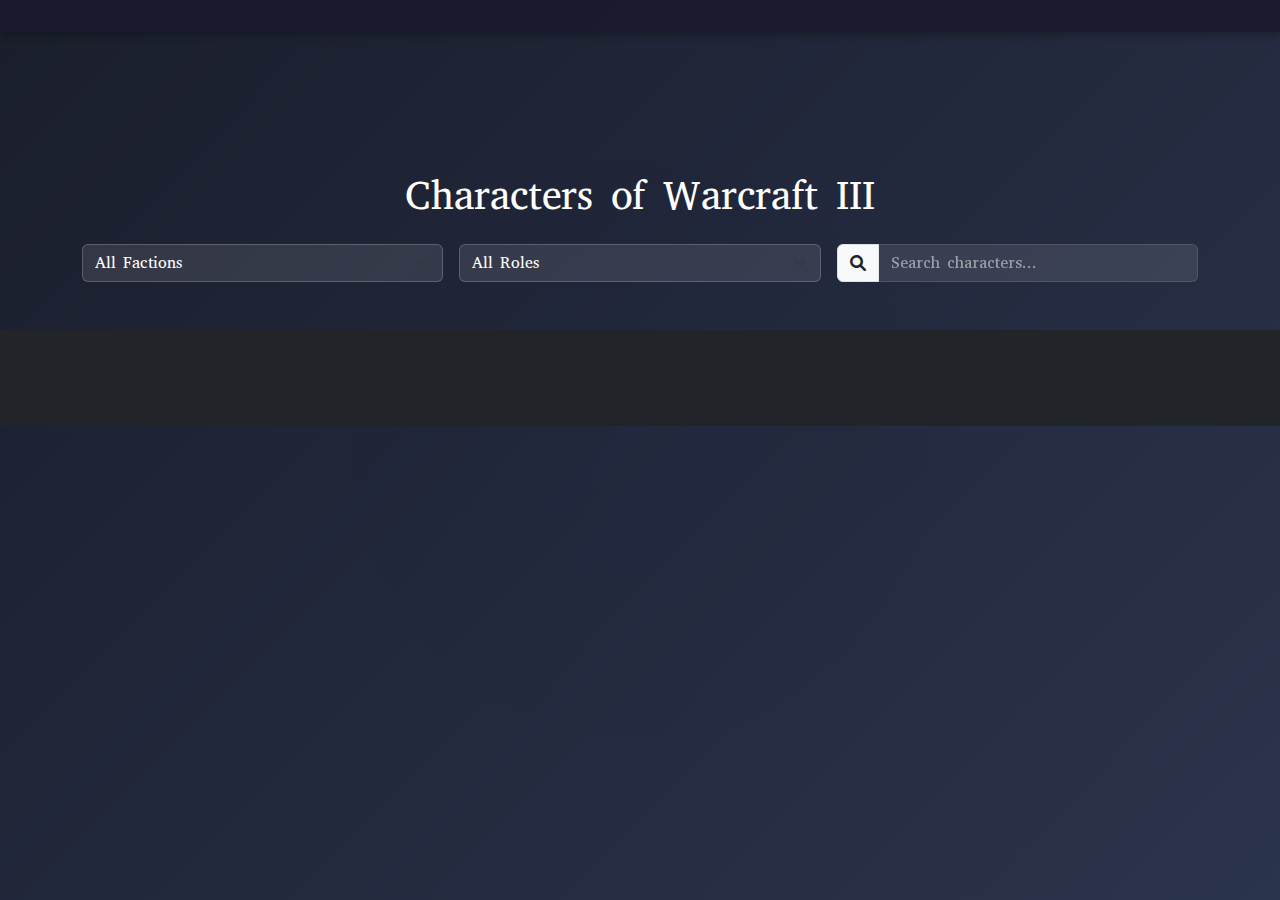
==== commit 29c514fd: "changes for codacy" ====
--- a/characters.html
+++ b/characters.html
@@ -21,28 +21,9 @@
     </head>
     <body class="bg-light">
         <header>
-            <!-- Navigation -->
+            <!-- Same navbar as other templates -->
             <nav class="navbar navbar-expand-lg navbar-dark fixed-top" id="mainNav">
-                <div class="container">
-                    <a class="navbar-brand" href="index.html">
-                        <img src="images/icons/logo.png" alt="Warcraft III Logo" width="30" height="30">
-                        Warcraft III
-                    </a>
-                    <button class="navbar-toggler" type="button" data-bs-toggle="collapse" data-bs-target="#navbarNav"
-                            aria-controls="navbarNav" aria-expanded="false" aria-label="Toggle navigation">
-                        <span class="navbar-toggler-icon"></span>
-                    </button>
-                    <div class="collapse navbar-collapse" id="navbarNav">
-                        <ul class="navbar-nav ms-auto">
-                            <li class="nav-item"><a class="nav-link" href="index.html">Home</a></li>
-                            <li class="nav-item"><a class="nav-link" href="story.html">Story</a></li>
-                            <li class="nav-item"><a class="nav-link" href="factions.html">Factions</a></li>
-                            <li class="nav-item"><a class="nav-link active" href="characters.html">Characters</a></li>
-                            <li class="nav-item"><a class="nav-link" href="pedia.html">WarcraftPedia</a></li>
-                            <li class="nav-item"><a class="nav-link" href="test.html">Test</a></li>
-                        </ul>
-                    </div>
-                </div>
+                <!-- ... navbar content ... -->
             </nav>
         </header>
 
@@ -50,76 +31,68 @@
             <div class="alert-container" role="alert" aria-live="polite"></div>
             
             <section class="characters-section">
-                <h1 class="text-center mb-4">Characters</h1>
-                
-                <!-- Filters -->
-                <div class="row mb-4">
-                    <div class="col-md-4">
-                        <select class="form-select" id="faction-filter">
-                            <option value="">All Factions</option>
-                            <option value="alliance">Alliance</option>
-                            <option value="horde">Horde</option>
-                            <option value="undead">Undead Scourge</option>
-                            <option value="nightelf">Night Elves</option>
-                        </select>
-                    </div>
-                    <div class="col-md-4">
-                        <select class="form-select" id="role-filter">
-                            <option value="">All Roles</option>
-                            <option value="hero">Hero</option>
-                            <option value="villain">Villain</option>
-                            <option value="support">Support</option>
-                        </select>
-                    </div>
-                    <div class="col-md-4">
-                        <input type="text" class="form-control" id="character-search" placeholder="Search characters...">
+                <h1 class="text-center mb-4">Characters of Warcraft III</h1>
+
+                <!-- Character Filters -->
+                <div class="filters mb-4">
+                    <div class="row g-3">
+                        <div class="col-md-4">
+                            <select class="form-select" id="faction-filter" aria-label="Filter by faction">
+                                <option value="">All Factions</option>
+                                <option value="alliance">Alliance</option>
+                                <option value="horde">Horde</option>
+                                <option value="undead">Undead Scourge</option>
+                                <option value="nightelf">Night Elves</option>
+                            </select>
+                        </div>
+                        <div class="col-md-4">
+                            <select class="form-select" id="role-filter" aria-label="Filter by role">
+                                <option value="">All Roles</option>
+                                <option value="hero">Hero</option>
+                                <option value="villain">Villain</option>
+                                <option value="support">Support</option>
+                            </select>
+                        </div>
+                        <div class="col-md-4">
+                            <div class="input-group">
+                                <span class="input-group-text"><i class="fas fa-search"></i></span>
+                                <input type="search" class="form-control" id="character-search" 
+                                       placeholder="Search characters..." aria-label="Search characters">
+                            </div>
+                        </div>
                     </div>
                 </div>
 
                 <!-- Character Grid -->
                 <div class="row g-4" id="character-grid">
-                    <!-- Characters will be dynamically loaded here -->
+                    <!-- Character cards will be dynamically loaded here -->
+                </div>
+
+                <!-- Character Modal -->
+                <div class="modal fade" id="characterModal" tabindex="-1" aria-labelledby="characterModalLabel" aria-hidden="true">
+                    <div class="modal-dialog modal-lg">
+                        <div class="modal-content">
+                            <div class="modal-header">
+                                <h5 class="modal-title" id="characterModalLabel">Character Details</h5>
+                                <button type="button" class="btn-close" data-bs-dismiss="modal" aria-label="Close"></button>
+                            </div>
+                            <div class="modal-body">
+                                <!-- Character details will be dynamically loaded here -->
+                            </div>
+                        </div>
+                    </div>
                 </div>
             </section>
         </main>
 
-        <!-- Footer -->
+        <!-- Same footer as other templates -->
         <footer class="bg-dark text-light py-5">
-            <div class="container">
-                <div class="row gy-4">
-                    <div class="col-lg-4">
-                        <h3>Quick Links</h3>
-                        <ul class="list-unstyled">
-                            <li><a class="text-light text-decoration-none" href="#human">Human Guide</a></li>
-                            <li><a class="text-light text-decoration-none" href="#orc">Orc Guide</a></li>
-                            <li><a class="text-light text-decoration-none" href="#nightelf">Night Elf Guide</a></li>
-                            <li><a class="text-light text-decoration-none" href="#undead">Undead Guide</a></li>
-                        </ul>
-                    </div>
-                    <div class="col-lg-4 text-center">
-                        <img src="images/icons/footer-logo.png" alt="Warcraft 3 Footer Logo" width="200">
-                    </div>
-                    <div class="col-lg-4">
-                        <h3>Social Links</h3>
-                        <div class="d-flex gap-3">
-                            <a href="#" class="text-light"><i class="fab fa-instagram fa-2x"></i></a>
-                            <a href="#" class="text-light"><i class="fab fa-telegram fa-2x"></i></a>
-                            <a href="#" class="text-light"><i class="fab fa-twitter fa-2x"></i></a>
-                            <a href="#" class="text-light"><i class="fab fa-facebook fa-2x"></i></a>
-                        </div>
-                    </div>
-                </div>
-                <div class="row mt-4">
-                    <div class="col text-center">
-                        <p class="mb-0">Email: some-email@gmail.com | Telephone: 0-777-777-123</p>
-                        <p class="text-muted">Andrei Kornev 2024.</p>
-                    </div>
-                </div>
-            </div>
+            <!-- ... footer content ... -->
         </footer>
 
         <!-- Scripts -->
-        <script src="https://cdn.jsdelivr.net/npm/bootstrap@5.3.2/dist/js/bootstrap.bundle.min.js"></script>
-        <script src="scripts.js"></script>
+        <script src="https://cdn.jsdelivr.net/npm/@popperjs/core@2.11.6/dist/umd/popper.min.js"></script>
+        <script src="https://cdn.jsdelivr.net/npm/bootstrap@5.3.2/dist/js/bootstrap.min.js"></script>
+        <script src="scripts.js" defer></script>
     </body>
 </html>
--- a/style.css
+++ b/style.css
@@ -371,44 +371,10 @@
     overflow: hidden;
 }
 
-/* Card Styles */
-.card {
-    background-color: var(--wc-light);  /* White background */
-    border: none;
-    border-radius: 0.5rem;
-    overflow: hidden;
-    transition: transform 0.3s ease-in-out, box-shadow 0.3s ease-in-out;
-}
-
-/* Card text colors */
-.card-title {
-    color: var(--wc-dark) !important;  /* Dark color for titles */
-    font-weight: 600;
-    margin-bottom: 0.75rem;
-}
-
-.card-text {
-    color: var(--wc-dark) !important;  /* Dark color for text */
-}
-
-.card-body {
-    background-color: var(--wc-light);  /* White background */
-    color: var(--wc-dark);  /* Dark text */
-}
-
-/* Card hover effect */
-.card:not(.modal *):hover {
+.card:hover {
     transform: translateY(-5px);
     box-shadow: 0 10px 20px rgba(0, 0, 0, 0.1) !important;
-}
-
-/* Ensure badges and buttons remain readable */
-.card .badge {
-    color: var(--wc-light) !important;  /* White text for badges */
-}
-
-.card .btn-primary {
-    color: var(--wc-light) !important;  /* White text for primary buttons */
+    box-shadow: 0 10px 20px rgba(0, 0, 0, 0.1) !important;
 }
 
 /* Social Media Grid */
@@ -1025,78 +991,53 @@
 }
 
 /* Modal styles */
-.modal {
-    transition: opacity 0.15s linear !important;
-}
-
-.modal.fade .modal-dialog {
-    transform: none !important;
-    transition: none !important;
-}
-
-.modal.show .modal-dialog {
-    transform: none !important;
-}
-
-/* Remove any hover effects from modal */
-.modal:hover,
-.modal-dialog:hover,
-.modal-content:hover {
-    transform: none !important;
-    transition: none !important;
-}
-
-/* Modal styles with stronger specificity */
-.modal,
-.modal * {
-    transform: none !important;
-    transition: opacity 0.15s linear !important;
-}
-
-.modal.fade .modal-dialog,
-.modal.fade .modal-content,
-.modal.fade .modal-body,
-.modal.fade .card {
-    transform: none !important;
-    transition: none !important;
-}
-
-.modal.show .modal-dialog,
-.modal.show .modal-content,
-.modal.show .modal-body,
-.modal.show .card {
-    transform: none !important;
-}
-
-/* Character modal specific styles */
-#characterModal .modal-content,
-#characterModal .card,
-#characterModal .modal-body {
-    border: none;
-    border-radius: 0.5rem;
-    box-shadow: 0 0.5rem 1rem rgba(0, 0, 0, 0.15);
-    transform: none !important;
-}
-
-#characterModal .modal-content:hover,
-#characterModal .card:hover,
-#characterModal .modal-body:hover {
-    transform: none !important;
-    box-shadow: 0 0.5rem 1rem rgba(0, 0, 0, 0.15);
-}
-
-/* Modal specific styles */
-.modal {
-    transition: opacity 0.15s linear;
-}
-
-.modal.fade .modal-dialog {
-    transition: transform 0.2s ease-out;
-    transform: translate(0, -50px);
-}
-
-.modal.show .modal-dialog {
-    transform: none;
+.modal-content {
+    background: var(--wc-bg-gradient);
+    color: var(--wc-light);
+}
+
+.modal-header {
+    border-bottom: 1px solid var(--wc-border);
+}
+
+.modal-header .btn-close {
+    color: var(--wc-light);
+    filter: invert(1) grayscale(100%) brightness(200%);
+}
+
+.modal .form-control {
+    background-color: rgba(255, 255, 255, 0.1);
+    border: 1px solid var(--wc-border);
+    color: var(--wc-light);
+}
+
+.modal .form-control:focus {
+    background-color: rgba(255, 255, 255, 0.15);
+    border-color: var(--wc-primary);
+    color: var(--wc-light);
+    box-shadow: 0 0 0 0.25rem rgba(47, 137, 252, 0.25);
+}
+
+.modal .form-control::placeholder {
+    color: rgba(255, 255, 255, 0.5);
+}
+
+.modal .form-check-input {
+    background-color: rgba(255, 255, 255, 0.1);
+    border-color: var(--wc-border);
+}
+
+.modal .form-check-input:checked {
+    background-color: var(--wc-primary);
+    border-color: var(--wc-primary);
+}
+
+.modal a {
+    color: var(--wc-primary);
+}
+
+.modal a:hover {
+    color: var(--wc-primary-hover);
 }
 
 /* Modal form transitions */
@@ -1135,142 +1076,4 @@
     background-color: #00C851;
     width: 100%;
 }
-
-/* Campaign Content Styles */
-.campaign-content {
-    transition: opacity 0.3s ease;
-    min-height: 300px;
-}
-
-.campaign-selector .btn {
-    min-width: 200px;
-}
-
-.campaign-selector .btn.active {
-    background-color: #1a5fb4;
-    border-color: #1a5fb4;
-}
-
-.chapter-content {
-    padding: 20px;
-    background: white;
-    border-radius: 8px;
-    box-shadow: 0 2px 4px rgba(0,0,0,0.1);
-}
-
-.chapter-content h2 {
-    color: #2c3e50;
-    margin-bottom: 1rem;
-}
-
-.chapter-content p {
-    line-height: 1.6;
-    color: #34495e;
-}
-
-/* Character detail styles */
-.character-detail .card {
-    background-color: var(--wc-light);
-    border-left: 4px solid var(--wc-primary);
-    margin: 1rem 0;
-}
-
-.character-detail .card-body {
-    background-color: var(--wc-light);
-    color: var(--wc-dark);
-}
-
-.character-detail h3 {
-    color: var(--wc-dark) !important;
-    margin-bottom: 1rem;
-}
-
-.character-detail p {
-    color: var(--wc-dark) !important;
-}
-
-/* Animation for detail section */
-.character-detail {
-    animation: slideDown 0.3s ease-out;
-}
-
-@keyframes slideDown {
-    from {
-        opacity: 0;
-        transform: translateY(-20px);
-    }
-    to {
-        opacity: 1;
-        transform: translateY(0);
-    }
-}
-
-/* Ensure cards don't animate on detail section */
-.character-detail .card:hover {
-    transform: none !important;
-    box-shadow: 0 0.5rem 1rem rgba(0, 0, 0, 0.15) !important;
-}
-
-/* Badge colors in detail section */
-.character-detail .badge {
-    color: var(--wc-light) !important;
-}
-
-/* Form elements and dropdowns */
-select.form-select,
-select.form-select option,
-.dropdown-menu,
-.dropdown-item {
-    color: var(--wc-dark) !important;
-    background-color: var(--wc-light) !important;
-}
-
-select.form-select:focus {
-    border-color: var(--wc-primary);
-    box-shadow: 0 0 0 0.25rem rgba(47, 137, 252, 0.25);
-}
-
-.dropdown-item:hover {
-    background-color: var(--wc-gray) !important;
-    color: var(--wc-dark) !important;
-}
-
-/* Override any conflicting styles */
-.form-select option {
-    background-color: var(--wc-light);
-    color: var(--wc-dark);
-}
-
-/* Voice Test Styles */
-.voice-test-section {
-    max-width: 800px;
-    margin: 0 auto;
-}
-
-.audio-controls {
-    padding: 2rem 0;
-}
-
-.answer-option {
-    padding: 1rem;
-    margin: 0.5rem 0;
-    font-size: 1.1rem;
-    transition: all 0.3s ease;
-}
-
-.answer-option:hover {
-    transform: translateY(-2px);
-    box-shadow: 0 4px 8px rgba(0,0,0,0.1);
-}
-
-.score-container {
-    margin-top: 2rem;
-    padding: 1rem;
-    background-color: #f8f9fa;
-    border-radius: 0.5rem;
-}
-
-#feedback {
-    transition: all 0.3s ease;
-}
-}
+}
--- a/style.css
+++ b/style.css
@@ -371,44 +371,10 @@
     overflow: hidden;
 }
 
-/* Card Styles */
-.card {
-    background-color: var(--wc-light);  /* White background */
-    border: none;
-    border-radius: 0.5rem;
-    overflow: hidden;
-    transition: transform 0.3s ease-in-out, box-shadow 0.3s ease-in-out;
-}
-
-/* Card text colors */
-.card-title {
-    color: var(--wc-dark) !important;  /* Dark color for titles */
-    font-weight: 600;
-    margin-bottom: 0.75rem;
-}
-
-.card-text {
-    color: var(--wc-dark) !important;  /* Dark color for text */
-}
-
-.card-body {
-    background-color: var(--wc-light);  /* White background */
-    color: var(--wc-dark);  /* Dark text */
-}
-
-/* Card hover effect */
-.card:not(.modal *):hover {
+.card:hover {
     transform: translateY(-5px);
     box-shadow: 0 10px 20px rgba(0, 0, 0, 0.1) !important;
-}
-
-/* Ensure badges and buttons remain readable */
-.card .badge {
-    color: var(--wc-light) !important;  /* White text for badges */
-}
-
-.card .btn-primary {
-    color: var(--wc-light) !important;  /* White text for primary buttons */
+    box-shadow: 0 10px 20px rgba(0, 0, 0, 0.1) !important;
 }
 
 /* Social Media Grid */
@@ -1025,78 +991,53 @@
 }
 
 /* Modal styles */
-.modal {
-    transition: opacity 0.15s linear !important;
-}
-
-.modal.fade .modal-dialog {
-    transform: none !important;
-    transition: none !important;
-}
-
-.modal.show .modal-dialog {
-    transform: none !important;
-}
-
-/* Remove any hover effects from modal */
-.modal:hover,
-.modal-dialog:hover,
-.modal-content:hover {
-    transform: none !important;
-    transition: none !important;
-}
-
-/* Modal styles with stronger specificity */
-.modal,
-.modal * {
-    transform: none !important;
-    transition: opacity 0.15s linear !important;
-}
-
-.modal.fade .modal-dialog,
-.modal.fade .modal-content,
-.modal.fade .modal-body,
-.modal.fade .card {
-    transform: none !important;
-    transition: none !important;
-}
-
-.modal.show .modal-dialog,
-.modal.show .modal-content,
-.modal.show .modal-body,
-.modal.show .card {
-    transform: none !important;
-}
-
-/* Character modal specific styles */
-#characterModal .modal-content,
-#characterModal .card,
-#characterModal .modal-body {
-    border: none;
-    border-radius: 0.5rem;
-    box-shadow: 0 0.5rem 1rem rgba(0, 0, 0, 0.15);
-    transform: none !important;
-}
-
-#characterModal .modal-content:hover,
-#characterModal .card:hover,
-#characterModal .modal-body:hover {
-    transform: none !important;
-    box-shadow: 0 0.5rem 1rem rgba(0, 0, 0, 0.15);
-}
-
-/* Modal specific styles */
-.modal {
-    transition: opacity 0.15s linear;
-}
-
-.modal.fade .modal-dialog {
-    transition: transform 0.2s ease-out;
-    transform: translate(0, -50px);
-}
-
-.modal.show .modal-dialog {
-    transform: none;
+.modal-content {
+    background: var(--wc-bg-gradient);
+    color: var(--wc-light);
+}
+
+.modal-header {
+    border-bottom: 1px solid var(--wc-border);
+}
+
+.modal-header .btn-close {
+    color: var(--wc-light);
+    filter: invert(1) grayscale(100%) brightness(200%);
+}
+
+.modal .form-control {
+    background-color: rgba(255, 255, 255, 0.1);
+    border: 1px solid var(--wc-border);
+    color: var(--wc-light);
+}
+
+.modal .form-control:focus {
+    background-color: rgba(255, 255, 255, 0.15);
+    border-color: var(--wc-primary);
+    color: var(--wc-light);
+    box-shadow: 0 0 0 0.25rem rgba(47, 137, 252, 0.25);
+}
+
+.modal .form-control::placeholder {
+    color: rgba(255, 255, 255, 0.5);
+}
+
+.modal .form-check-input {
+    background-color: rgba(255, 255, 255, 0.1);
+    border-color: var(--wc-border);
+}
+
+.modal .form-check-input:checked {
+    background-color: var(--wc-primary);
+    border-color: var(--wc-primary);
+}
+
+.modal a {
+    color: var(--wc-primary);
+}
+
+.modal a:hover {
+    color: var(--wc-primary-hover);
 }
 
 /* Modal form transitions */
@@ -1135,142 +1076,4 @@
     background-color: #00C851;
     width: 100%;
 }
-
-/* Campaign Content Styles */
-.campaign-content {
-    transition: opacity 0.3s ease;
-    min-height: 300px;
-}
-
-.campaign-selector .btn {
-    min-width: 200px;
-}
-
-.campaign-selector .btn.active {
-    background-color: #1a5fb4;
-    border-color: #1a5fb4;
-}
-
-.chapter-content {
-    padding: 20px;
-    background: white;
-    border-radius: 8px;
-    box-shadow: 0 2px 4px rgba(0,0,0,0.1);
-}
-
-.chapter-content h2 {
-    color: #2c3e50;
-    margin-bottom: 1rem;
-}
-
-.chapter-content p {
-    line-height: 1.6;
-    color: #34495e;
-}
-
-/* Character detail styles */
-.character-detail .card {
-    background-color: var(--wc-light);
-    border-left: 4px solid var(--wc-primary);
-    margin: 1rem 0;
-}
-
-.character-detail .card-body {
-    background-color: var(--wc-light);
-    color: var(--wc-dark);
-}
-
-.character-detail h3 {
-    color: var(--wc-dark) !important;
-    margin-bottom: 1rem;
-}
-
-.character-detail p {
-    color: var(--wc-dark) !important;
-}
-
-/* Animation for detail section */
-.character-detail {
-    animation: slideDown 0.3s ease-out;
-}
-
-@keyframes slideDown {
-    from {
-        opacity: 0;
-        transform: translateY(-20px);
-    }
-    to {
-        opacity: 1;
-        transform: translateY(0);
-    }
-}
-
-/* Ensure cards don't animate on detail section */
-.character-detail .card:hover {
-    transform: none !important;
-    box-shadow: 0 0.5rem 1rem rgba(0, 0, 0, 0.15) !important;
-}
-
-/* Badge colors in detail section */
-.character-detail .badge {
-    color: var(--wc-light) !important;
-}
-
-/* Form elements and dropdowns */
-select.form-select,
-select.form-select option,
-.dropdown-menu,
-.dropdown-item {
-    color: var(--wc-dark) !important;
-    background-color: var(--wc-light) !important;
-}
-
-select.form-select:focus {
-    border-color: var(--wc-primary);
-    box-shadow: 0 0 0 0.25rem rgba(47, 137, 252, 0.25);
-}
-
-.dropdown-item:hover {
-    background-color: var(--wc-gray) !important;
-    color: var(--wc-dark) !important;
-}
-
-/* Override any conflicting styles */
-.form-select option {
-    background-color: var(--wc-light);
-    color: var(--wc-dark);
-}
-
-/* Voice Test Styles */
-.voice-test-section {
-    max-width: 800px;
-    margin: 0 auto;
-}
-
-.audio-controls {
-    padding: 2rem 0;
-}
-
-.answer-option {
-    padding: 1rem;
-    margin: 0.5rem 0;
-    font-size: 1.1rem;
-    transition: all 0.3s ease;
-}
-
-.answer-option:hover {
-    transform: translateY(-2px);
-    box-shadow: 0 4px 8px rgba(0,0,0,0.1);
-}
-
-.score-container {
-    margin-top: 2rem;
-    padding: 1rem;
-    background-color: #f8f9fa;
-    border-radius: 0.5rem;
-}
-
-#feedback {
-    transition: all 0.3s ease;
-}
-}
+}
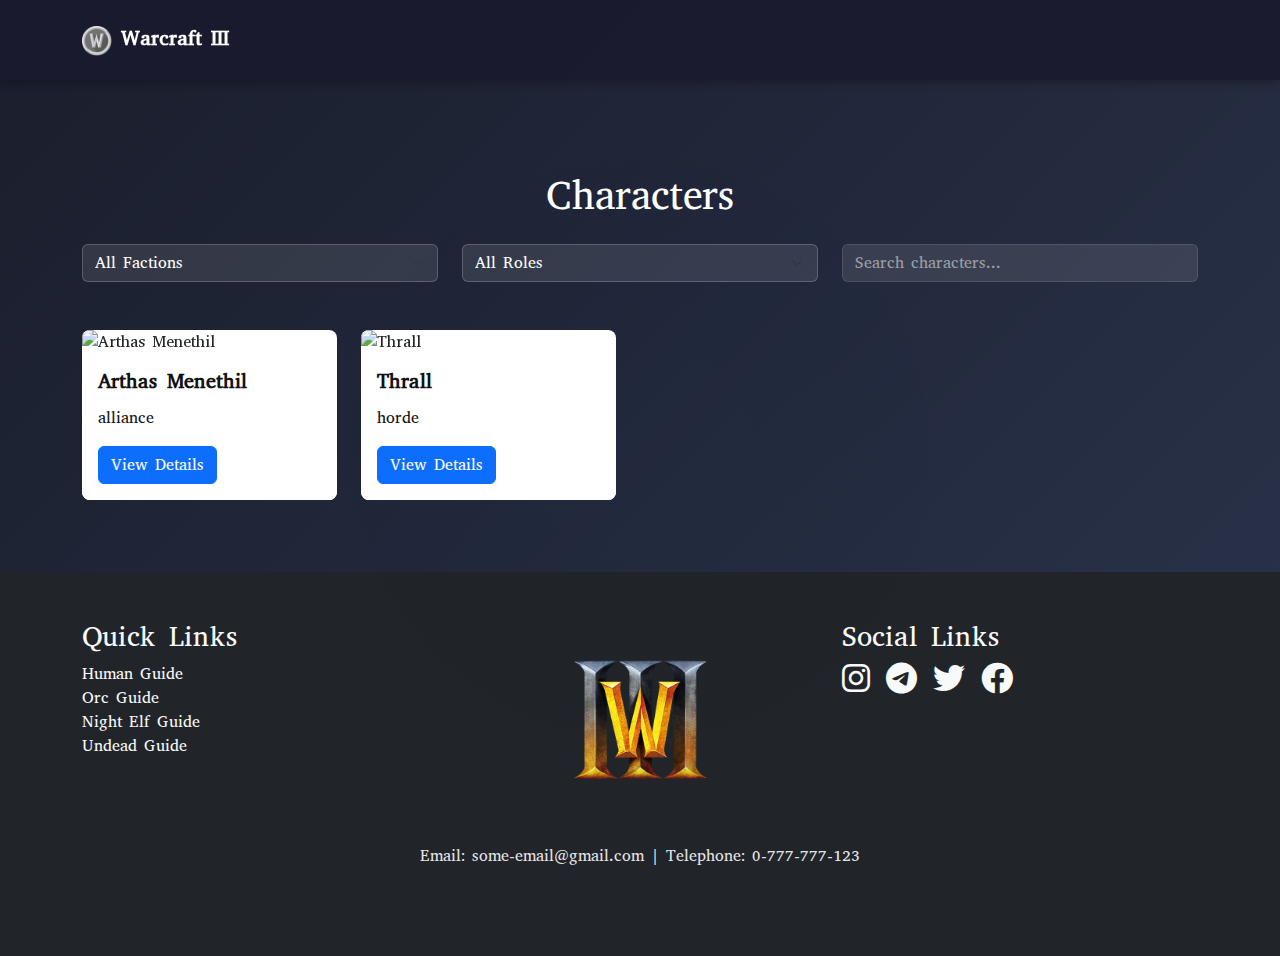
==== commit ceed1e5c: "massive changes" ====
--- a/characters.html
+++ b/characters.html
@@ -21,9 +21,28 @@
     </head>
     <body class="bg-light">
         <header>
-            <!-- Same navbar as other templates -->
+            <!-- Navigation -->
             <nav class="navbar navbar-expand-lg navbar-dark fixed-top" id="mainNav">
-                <!-- ... navbar content ... -->
+                <div class="container">
+                    <a class="navbar-brand" href="index.html">
+                        <img src="images/icons/logo.png" alt="Warcraft III Logo" width="30" height="30">
+                        Warcraft III
+                    </a>
+                    <button class="navbar-toggler" type="button" data-bs-toggle="collapse" data-bs-target="#navbarNav"
+                            aria-controls="navbarNav" aria-expanded="false" aria-label="Toggle navigation">
+                        <span class="navbar-toggler-icon"></span>
+                    </button>
+                    <div class="collapse navbar-collapse" id="navbarNav">
+                        <ul class="navbar-nav ms-auto">
+                            <li class="nav-item"><a class="nav-link" href="index.html">Home</a></li>
+                            <li class="nav-item"><a class="nav-link" href="story.html">Story</a></li>
+                            <li class="nav-item"><a class="nav-link" href="factions.html">Factions</a></li>
+                            <li class="nav-item"><a class="nav-link active" href="characters.html">Characters</a></li>
+                            <li class="nav-item"><a class="nav-link" href="pedia.html">WarcraftPedia</a></li>
+                            <li class="nav-item"><a class="nav-link" href="test.html">Test</a></li>
+                        </ul>
+                    </div>
+                </div>
             </nav>
         </header>
 
@@ -31,68 +50,76 @@
             <div class="alert-container" role="alert" aria-live="polite"></div>
             
             <section class="characters-section">
-                <h1 class="text-center mb-4">Characters of Warcraft III</h1>
-
-                <!-- Character Filters -->
-                <div class="filters mb-4">
-                    <div class="row g-3">
-                        <div class="col-md-4">
-                            <select class="form-select" id="faction-filter" aria-label="Filter by faction">
-                                <option value="">All Factions</option>
-                                <option value="alliance">Alliance</option>
-                                <option value="horde">Horde</option>
-                                <option value="undead">Undead Scourge</option>
-                                <option value="nightelf">Night Elves</option>
-                            </select>
-                        </div>
-                        <div class="col-md-4">
-                            <select class="form-select" id="role-filter" aria-label="Filter by role">
-                                <option value="">All Roles</option>
-                                <option value="hero">Hero</option>
-                                <option value="villain">Villain</option>
-                                <option value="support">Support</option>
-                            </select>
-                        </div>
-                        <div class="col-md-4">
-                            <div class="input-group">
-                                <span class="input-group-text"><i class="fas fa-search"></i></span>
-                                <input type="search" class="form-control" id="character-search" 
-                                       placeholder="Search characters..." aria-label="Search characters">
-                            </div>
-                        </div>
+                <h1 class="text-center mb-4">Characters</h1>
+                
+                <!-- Filters -->
+                <div class="row mb-4">
+                    <div class="col-md-4">
+                        <select class="form-select" id="faction-filter">
+                            <option value="">All Factions</option>
+                            <option value="alliance">Alliance</option>
+                            <option value="horde">Horde</option>
+                            <option value="undead">Undead Scourge</option>
+                            <option value="nightelf">Night Elves</option>
+                        </select>
+                    </div>
+                    <div class="col-md-4">
+                        <select class="form-select" id="role-filter">
+                            <option value="">All Roles</option>
+                            <option value="hero">Hero</option>
+                            <option value="villain">Villain</option>
+                            <option value="support">Support</option>
+                        </select>
+                    </div>
+                    <div class="col-md-4">
+                        <input type="text" class="form-control" id="character-search" placeholder="Search characters...">
                     </div>
                 </div>
 
                 <!-- Character Grid -->
                 <div class="row g-4" id="character-grid">
-                    <!-- Character cards will be dynamically loaded here -->
-                </div>
-
-                <!-- Character Modal -->
-                <div class="modal fade" id="characterModal" tabindex="-1" aria-labelledby="characterModalLabel" aria-hidden="true">
-                    <div class="modal-dialog modal-lg">
-                        <div class="modal-content">
-                            <div class="modal-header">
-                                <h5 class="modal-title" id="characterModalLabel">Character Details</h5>
-                                <button type="button" class="btn-close" data-bs-dismiss="modal" aria-label="Close"></button>
-                            </div>
-                            <div class="modal-body">
-                                <!-- Character details will be dynamically loaded here -->
-                            </div>
-                        </div>
-                    </div>
+                    <!-- Characters will be dynamically loaded here -->
                 </div>
             </section>
         </main>
 
-        <!-- Same footer as other templates -->
+        <!-- Footer -->
         <footer class="bg-dark text-light py-5">
-            <!-- ... footer content ... -->
+            <div class="container">
+                <div class="row gy-4">
+                    <div class="col-lg-4">
+                        <h3>Quick Links</h3>
+                        <ul class="list-unstyled">
+                            <li><a class="text-light text-decoration-none" href="#human">Human Guide</a></li>
+                            <li><a class="text-light text-decoration-none" href="#orc">Orc Guide</a></li>
+                            <li><a class="text-light text-decoration-none" href="#nightelf">Night Elf Guide</a></li>
+                            <li><a class="text-light text-decoration-none" href="#undead">Undead Guide</a></li>
+                        </ul>
+                    </div>
+                    <div class="col-lg-4 text-center">
+                        <img src="images/icons/footer-logo.png" alt="Warcraft 3 Footer Logo" width="200">
+                    </div>
+                    <div class="col-lg-4">
+                        <h3>Social Links</h3>
+                        <div class="d-flex gap-3">
+                            <a href="#" class="text-light"><i class="fab fa-instagram fa-2x"></i></a>
+                            <a href="#" class="text-light"><i class="fab fa-telegram fa-2x"></i></a>
+                            <a href="#" class="text-light"><i class="fab fa-twitter fa-2x"></i></a>
+                            <a href="#" class="text-light"><i class="fab fa-facebook fa-2x"></i></a>
+                        </div>
+                    </div>
+                </div>
+                <div class="row mt-4">
+                    <div class="col text-center">
+                        <p class="mb-0">Email: some-email@gmail.com | Telephone: 0-777-777-123</p>
+                        <p class="text-muted">Andrei Kornev 2024.</p>
+                    </div>
+                </div>
+            </div>
         </footer>
 
         <!-- Scripts -->
-        <script src="https://cdn.jsdelivr.net/npm/@popperjs/core@2.11.6/dist/umd/popper.min.js"></script>
-        <script src="https://cdn.jsdelivr.net/npm/bootstrap@5.3.2/dist/js/bootstrap.min.js"></script>
-        <script src="scripts.js" defer></script>
+        <script src="https://cdn.jsdelivr.net/npm/bootstrap@5.3.2/dist/js/bootstrap.bundle.min.js"></script>
+        <script src="scripts.js"></script>
     </body>
 </html>
--- a/style.css
+++ b/style.css
@@ -371,10 +371,44 @@
     overflow: hidden;
 }
 
-.card:hover {
+/* Card Styles */
+.card {
+    background-color: var(--wc-light);  /* White background */
+    border: none;
+    border-radius: 0.5rem;
+    overflow: hidden;
+    transition: transform 0.3s ease-in-out, box-shadow 0.3s ease-in-out;
+}
+
+/* Card text colors */
+.card-title {
+    color: var(--wc-dark) !important;  /* Dark color for titles */
+    font-weight: 600;
+    margin-bottom: 0.75rem;
+}
+
+.card-text {
+    color: var(--wc-dark) !important;  /* Dark color for text */
+}
+
+.card-body {
+    background-color: var(--wc-light);  /* White background */
+    color: var(--wc-dark);  /* Dark text */
+}
+
+/* Card hover effect */
+.card:not(.modal *):hover {
     transform: translateY(-5px);
     box-shadow: 0 10px 20px rgba(0, 0, 0, 0.1) !important;
-    box-shadow: 0 10px 20px rgba(0, 0, 0, 0.1) !important;
+}
+
+/* Ensure badges and buttons remain readable */
+.card .badge {
+    color: var(--wc-light) !important;  /* White text for badges */
+}
+
+.card .btn-primary {
+    color: var(--wc-light) !important;  /* White text for primary buttons */
 }
 
 /* Social Media Grid */
@@ -991,53 +1025,78 @@
 }
 
 /* Modal styles */
-.modal-content {
-    background: var(--wc-bg-gradient);
-    color: var(--wc-light);
-}
-
-.modal-header {
-    border-bottom: 1px solid var(--wc-border);
-}
-
-.modal-header .btn-close {
-    color: var(--wc-light);
-    filter: invert(1) grayscale(100%) brightness(200%);
-}
-
-.modal .form-control {
-    background-color: rgba(255, 255, 255, 0.1);
-    border: 1px solid var(--wc-border);
-    color: var(--wc-light);
-}
-
-.modal .form-control:focus {
-    background-color: rgba(255, 255, 255, 0.15);
-    border-color: var(--wc-primary);
-    color: var(--wc-light);
-    box-shadow: 0 0 0 0.25rem rgba(47, 137, 252, 0.25);
-}
-
-.modal .form-control::placeholder {
-    color: rgba(255, 255, 255, 0.5);
-}
-
-.modal .form-check-input {
-    background-color: rgba(255, 255, 255, 0.1);
-    border-color: var(--wc-border);
-}
-
-.modal .form-check-input:checked {
-    background-color: var(--wc-primary);
-    border-color: var(--wc-primary);
-}
-
-.modal a {
-    color: var(--wc-primary);
-}
-
-.modal a:hover {
-    color: var(--wc-primary-hover);
+.modal {
+    transition: opacity 0.15s linear !important;
+}
+
+.modal.fade .modal-dialog {
+    transform: none !important;
+    transition: none !important;
+}
+
+.modal.show .modal-dialog {
+    transform: none !important;
+}
+
+/* Remove any hover effects from modal */
+.modal:hover,
+.modal-dialog:hover,
+.modal-content:hover {
+    transform: none !important;
+    transition: none !important;
+}
+
+/* Modal styles with stronger specificity */
+.modal,
+.modal * {
+    transform: none !important;
+    transition: opacity 0.15s linear !important;
+}
+
+.modal.fade .modal-dialog,
+.modal.fade .modal-content,
+.modal.fade .modal-body,
+.modal.fade .card {
+    transform: none !important;
+    transition: none !important;
+}
+
+.modal.show .modal-dialog,
+.modal.show .modal-content,
+.modal.show .modal-body,
+.modal.show .card {
+    transform: none !important;
+}
+
+/* Character modal specific styles */
+#characterModal .modal-content,
+#characterModal .card,
+#characterModal .modal-body {
+    border: none;
+    border-radius: 0.5rem;
+    box-shadow: 0 0.5rem 1rem rgba(0, 0, 0, 0.15);
+    transform: none !important;
+}
+
+#characterModal .modal-content:hover,
+#characterModal .card:hover,
+#characterModal .modal-body:hover {
+    transform: none !important;
+    box-shadow: 0 0.5rem 1rem rgba(0, 0, 0, 0.15);
+}
+
+/* Modal specific styles */
+.modal {
+    transition: opacity 0.15s linear;
+}
+
+.modal.fade .modal-dialog {
+    transition: transform 0.2s ease-out;
+    transform: translate(0, -50px);
+}
+
+.modal.show .modal-dialog {
+    transform: none;
 }
 
 /* Modal form transitions */
@@ -1076,4 +1135,142 @@
     background-color: #00C851;
     width: 100%;
 }
-}
+
+/* Campaign Content Styles */
+.campaign-content {
+    transition: opacity 0.3s ease;
+    min-height: 300px;
+}
+
+.campaign-selector .btn {
+    min-width: 200px;
+}
+
+.campaign-selector .btn.active {
+    background-color: #1a5fb4;
+    border-color: #1a5fb4;
+}
+
+.chapter-content {
+    padding: 20px;
+    background: white;
+    border-radius: 8px;
+    box-shadow: 0 2px 4px rgba(0,0,0,0.1);
+}
+
+.chapter-content h2 {
+    color: #2c3e50;
+    margin-bottom: 1rem;
+}
+
+.chapter-content p {
+    line-height: 1.6;
+    color: #34495e;
+}
+
+/* Character detail styles */
+.character-detail .card {
+    background-color: var(--wc-light);
+    border-left: 4px solid var(--wc-primary);
+    margin: 1rem 0;
+}
+
+.character-detail .card-body {
+    background-color: var(--wc-light);
+    color: var(--wc-dark);
+}
+
+.character-detail h3 {
+    color: var(--wc-dark) !important;
+    margin-bottom: 1rem;
+}
+
+.character-detail p {
+    color: var(--wc-dark) !important;
+}
+
+/* Animation for detail section */
+.character-detail {
+    animation: slideDown 0.3s ease-out;
+}
+
+@keyframes slideDown {
+    from {
+        opacity: 0;
+        transform: translateY(-20px);
+    }
+    to {
+        opacity: 1;
+        transform: translateY(0);
+    }
+}
+
+/* Ensure cards don't animate on detail section */
+.character-detail .card:hover {
+    transform: none !important;
+    box-shadow: 0 0.5rem 1rem rgba(0, 0, 0, 0.15) !important;
+}
+
+/* Badge colors in detail section */
+.character-detail .badge {
+    color: var(--wc-light) !important;
+}
+
+/* Form elements and dropdowns */
+select.form-select,
+select.form-select option,
+.dropdown-menu,
+.dropdown-item {
+    color: var(--wc-dark) !important;
+    background-color: var(--wc-light) !important;
+}
+
+select.form-select:focus {
+    border-color: var(--wc-primary);
+    box-shadow: 0 0 0 0.25rem rgba(47, 137, 252, 0.25);
+}
+
+.dropdown-item:hover {
+    background-color: var(--wc-gray) !important;
+    color: var(--wc-dark) !important;
+}
+
+/* Override any conflicting styles */
+.form-select option {
+    background-color: var(--wc-light);
+    color: var(--wc-dark);
+}
+
+/* Voice Test Styles */
+.voice-test-section {
+    max-width: 800px;
+    margin: 0 auto;
+}
+
+.audio-controls {
+    padding: 2rem 0;
+}
+
+.answer-option {
+    padding: 1rem;
+    margin: 0.5rem 0;
+    font-size: 1.1rem;
+    transition: all 0.3s ease;
+}
+
+.answer-option:hover {
+    transform: translateY(-2px);
+    box-shadow: 0 4px 8px rgba(0,0,0,0.1);
+}
+
+.score-container {
+    margin-top: 2rem;
+    padding: 1rem;
+    background-color: #f8f9fa;
+    border-radius: 0.5rem;
+}
+
+#feedback {
+    transition: all 0.3s ease;
+}
+}
--- a/style.css
+++ b/style.css
@@ -371,10 +371,44 @@
     overflow: hidden;
 }
 
-.card:hover {
+/* Card Styles */
+.card {
+    background-color: var(--wc-light);  /* White background */
+    border: none;
+    border-radius: 0.5rem;
+    overflow: hidden;
+    transition: transform 0.3s ease-in-out, box-shadow 0.3s ease-in-out;
+}
+
+/* Card text colors */
+.card-title {
+    color: var(--wc-dark) !important;  /* Dark color for titles */
+    font-weight: 600;
+    margin-bottom: 0.75rem;
+}
+
+.card-text {
+    color: var(--wc-dark) !important;  /* Dark color for text */
+}
+
+.card-body {
+    background-color: var(--wc-light);  /* White background */
+    color: var(--wc-dark);  /* Dark text */
+}
+
+/* Card hover effect */
+.card:not(.modal *):hover {
     transform: translateY(-5px);
     box-shadow: 0 10px 20px rgba(0, 0, 0, 0.1) !important;
-    box-shadow: 0 10px 20px rgba(0, 0, 0, 0.1) !important;
+}
+
+/* Ensure badges and buttons remain readable */
+.card .badge {
+    color: var(--wc-light) !important;  /* White text for badges */
+}
+
+.card .btn-primary {
+    color: var(--wc-light) !important;  /* White text for primary buttons */
 }
 
 /* Social Media Grid */
@@ -991,53 +1025,78 @@
 }
 
 /* Modal styles */
-.modal-content {
-    background: var(--wc-bg-gradient);
-    color: var(--wc-light);
-}
-
-.modal-header {
-    border-bottom: 1px solid var(--wc-border);
-}
-
-.modal-header .btn-close {
-    color: var(--wc-light);
-    filter: invert(1) grayscale(100%) brightness(200%);
-}
-
-.modal .form-control {
-    background-color: rgba(255, 255, 255, 0.1);
-    border: 1px solid var(--wc-border);
-    color: var(--wc-light);
-}
-
-.modal .form-control:focus {
-    background-color: rgba(255, 255, 255, 0.15);
-    border-color: var(--wc-primary);
-    color: var(--wc-light);
-    box-shadow: 0 0 0 0.25rem rgba(47, 137, 252, 0.25);
-}
-
-.modal .form-control::placeholder {
-    color: rgba(255, 255, 255, 0.5);
-}
-
-.modal .form-check-input {
-    background-color: rgba(255, 255, 255, 0.1);
-    border-color: var(--wc-border);
-}
-
-.modal .form-check-input:checked {
-    background-color: var(--wc-primary);
-    border-color: var(--wc-primary);
-}
-
-.modal a {
-    color: var(--wc-primary);
-}
-
-.modal a:hover {
-    color: var(--wc-primary-hover);
+.modal {
+    transition: opacity 0.15s linear !important;
+}
+
+.modal.fade .modal-dialog {
+    transform: none !important;
+    transition: none !important;
+}
+
+.modal.show .modal-dialog {
+    transform: none !important;
+}
+
+/* Remove any hover effects from modal */
+.modal:hover,
+.modal-dialog:hover,
+.modal-content:hover {
+    transform: none !important;
+    transition: none !important;
+}
+
+/* Modal styles with stronger specificity */
+.modal,
+.modal * {
+    transform: none !important;
+    transition: opacity 0.15s linear !important;
+}
+
+.modal.fade .modal-dialog,
+.modal.fade .modal-content,
+.modal.fade .modal-body,
+.modal.fade .card {
+    transform: none !important;
+    transition: none !important;
+}
+
+.modal.show .modal-dialog,
+.modal.show .modal-content,
+.modal.show .modal-body,
+.modal.show .card {
+    transform: none !important;
+}
+
+/* Character modal specific styles */
+#characterModal .modal-content,
+#characterModal .card,
+#characterModal .modal-body {
+    border: none;
+    border-radius: 0.5rem;
+    box-shadow: 0 0.5rem 1rem rgba(0, 0, 0, 0.15);
+    transform: none !important;
+}
+
+#characterModal .modal-content:hover,
+#characterModal .card:hover,
+#characterModal .modal-body:hover {
+    transform: none !important;
+    box-shadow: 0 0.5rem 1rem rgba(0, 0, 0, 0.15);
+}
+
+/* Modal specific styles */
+.modal {
+    transition: opacity 0.15s linear;
+}
+
+.modal.fade .modal-dialog {
+    transition: transform 0.2s ease-out;
+    transform: translate(0, -50px);
+}
+
+.modal.show .modal-dialog {
+    transform: none;
 }
 
 /* Modal form transitions */
@@ -1076,4 +1135,142 @@
     background-color: #00C851;
     width: 100%;
 }
-}
+
+/* Campaign Content Styles */
+.campaign-content {
+    transition: opacity 0.3s ease;
+    min-height: 300px;
+}
+
+.campaign-selector .btn {
+    min-width: 200px;
+}
+
+.campaign-selector .btn.active {
+    background-color: #1a5fb4;
+    border-color: #1a5fb4;
+}
+
+.chapter-content {
+    padding: 20px;
+    background: white;
+    border-radius: 8px;
+    box-shadow: 0 2px 4px rgba(0,0,0,0.1);
+}
+
+.chapter-content h2 {
+    color: #2c3e50;
+    margin-bottom: 1rem;
+}
+
+.chapter-content p {
+    line-height: 1.6;
+    color: #34495e;
+}
+
+/* Character detail styles */
+.character-detail .card {
+    background-color: var(--wc-light);
+    border-left: 4px solid var(--wc-primary);
+    margin: 1rem 0;
+}
+
+.character-detail .card-body {
+    background-color: var(--wc-light);
+    color: var(--wc-dark);
+}
+
+.character-detail h3 {
+    color: var(--wc-dark) !important;
+    margin-bottom: 1rem;
+}
+
+.character-detail p {
+    color: var(--wc-dark) !important;
+}
+
+/* Animation for detail section */
+.character-detail {
+    animation: slideDown 0.3s ease-out;
+}
+
+@keyframes slideDown {
+    from {
+        opacity: 0;
+        transform: translateY(-20px);
+    }
+    to {
+        opacity: 1;
+        transform: translateY(0);
+    }
+}
+
+/* Ensure cards don't animate on detail section */
+.character-detail .card:hover {
+    transform: none !important;
+    box-shadow: 0 0.5rem 1rem rgba(0, 0, 0, 0.15) !important;
+}
+
+/* Badge colors in detail section */
+.character-detail .badge {
+    color: var(--wc-light) !important;
+}
+
+/* Form elements and dropdowns */
+select.form-select,
+select.form-select option,
+.dropdown-menu,
+.dropdown-item {
+    color: var(--wc-dark) !important;
+    background-color: var(--wc-light) !important;
+}
+
+select.form-select:focus {
+    border-color: var(--wc-primary);
+    box-shadow: 0 0 0 0.25rem rgba(47, 137, 252, 0.25);
+}
+
+.dropdown-item:hover {
+    background-color: var(--wc-gray) !important;
+    color: var(--wc-dark) !important;
+}
+
+/* Override any conflicting styles */
+.form-select option {
+    background-color: var(--wc-light);
+    color: var(--wc-dark);
+}
+
+/* Voice Test Styles */
+.voice-test-section {
+    max-width: 800px;
+    margin: 0 auto;
+}
+
+.audio-controls {
+    padding: 2rem 0;
+}
+
+.answer-option {
+    padding: 1rem;
+    margin: 0.5rem 0;
+    font-size: 1.1rem;
+    transition: all 0.3s ease;
+}
+
+.answer-option:hover {
+    transform: translateY(-2px);
+    box-shadow: 0 4px 8px rgba(0,0,0,0.1);
+}
+
+.score-container {
+    margin-top: 2rem;
+    padding: 1rem;
+    background-color: #f8f9fa;
+    border-radius: 0.5rem;
+}
+
+#feedback {
+    transition: all 0.3s ease;
+}
+}
